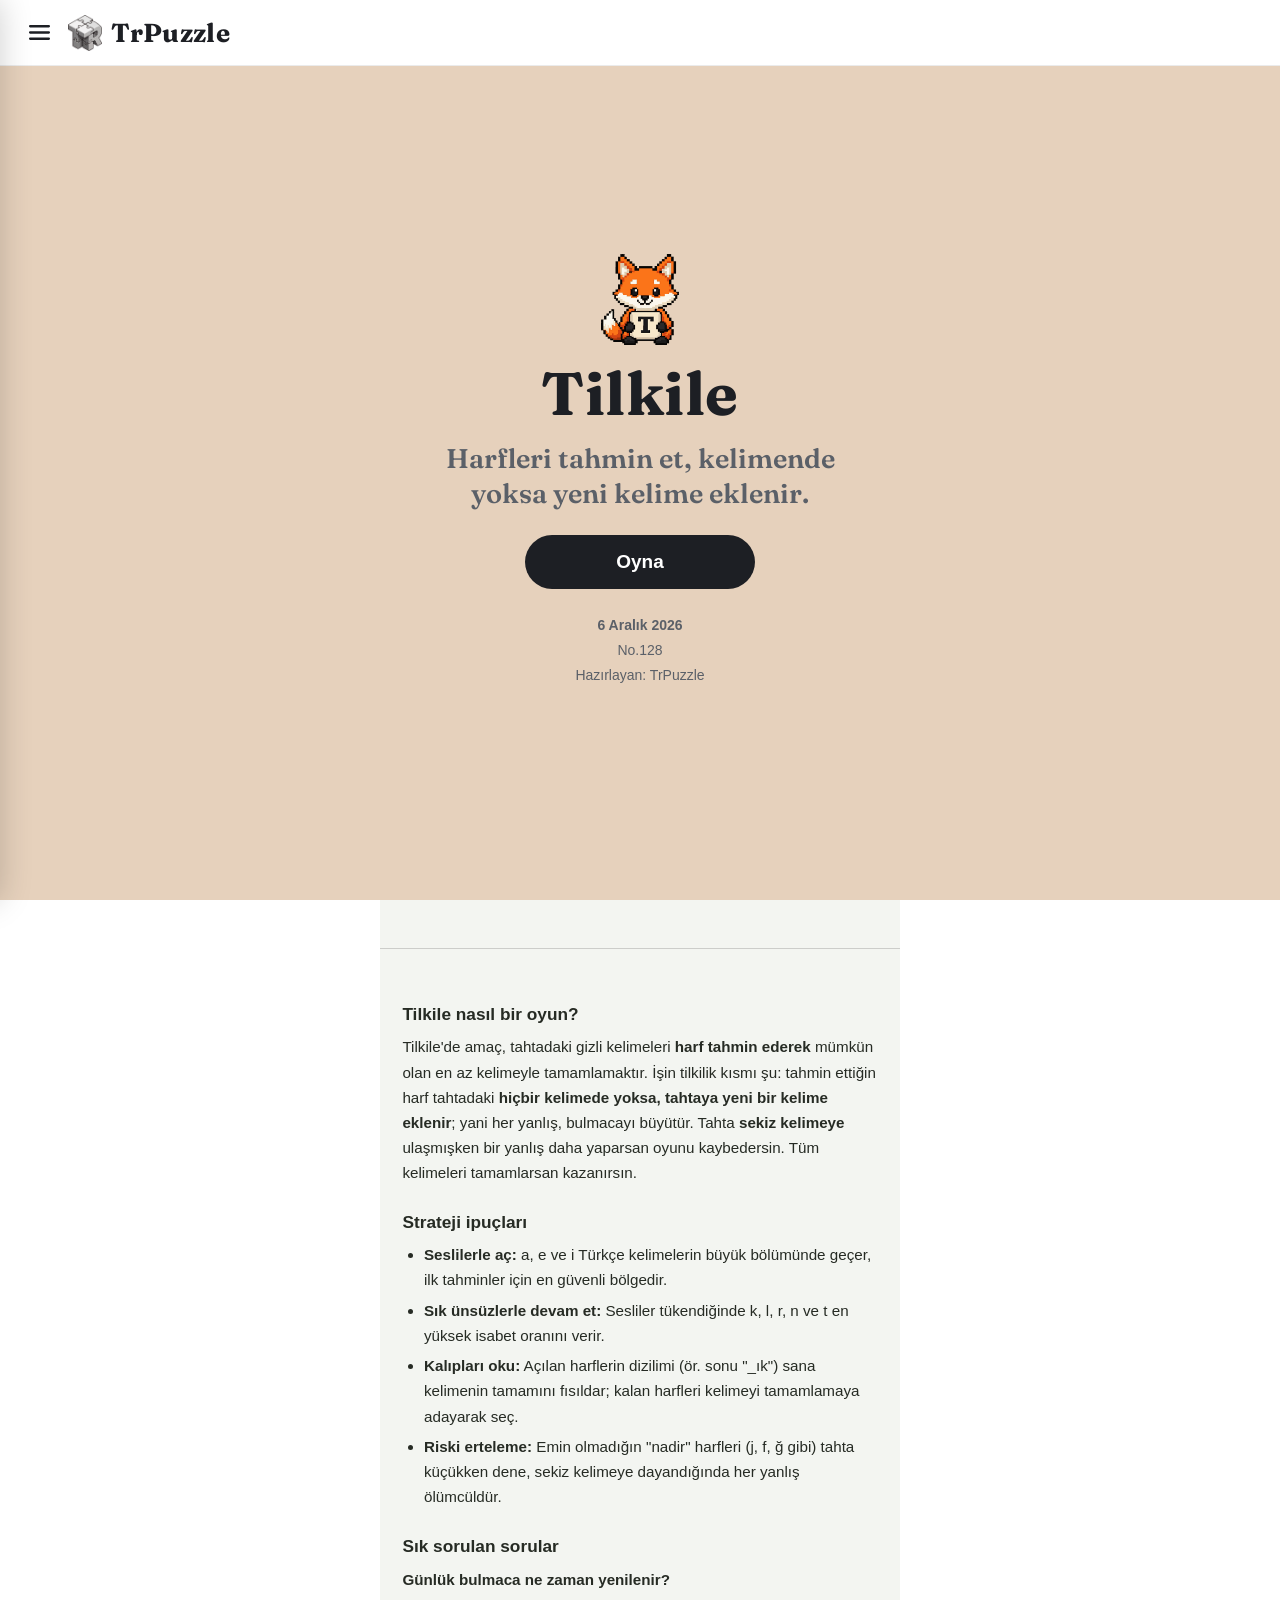
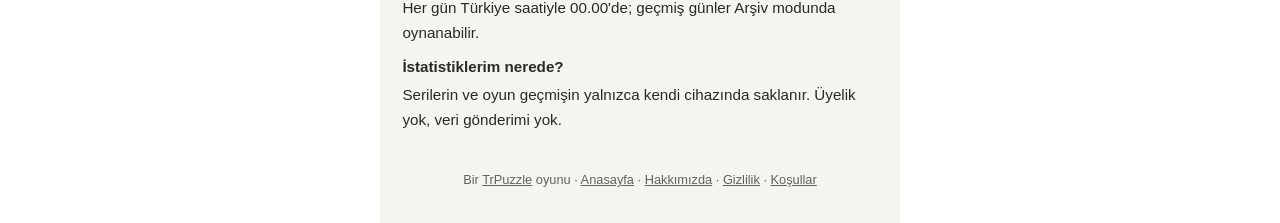
==== index.html @ 13389ae2 "Improve onboarding, daily progress and result navigation" ====
<!DOCTYPE html>
<html lang="tr">
<head>
  <meta charset="UTF-8" />
  <meta name="viewport" content="width=device-width, initial-scale=1.0, maximum-scale=1.0, user-scalable=no, viewport-fit=cover" />
  <meta name="theme-color" content="#e8862a" />
  <title>Tilkile - TrPuzzle</title>
<link rel="icon" type="image/png" href="[data-uri]">
<link rel="canonical" href="https://trpuzzle.com/tilkile/">
<meta property="og:type" content="website">
<meta property="og:title" content="Tilkile">
<meta property="og:description" content="Harfleri tahmin et, kelimende yoksa yeni kelime eklenir.">
<meta property="og:image" content="https://trpuzzle.com/tilkile/og.png">
<meta property="og:image:width" content="256">
<meta property="og:image:height" content="256">
<meta name="twitter:card" content="summary">
<meta name="twitter:title" content="Tilkile">
<meta name="twitter:description" content="Harfleri tahmin et, kelimende yoksa yeni kelime eklenir.">
<meta name="twitter:image" content="https://trpuzzle.com/tilkile/og.png">
<meta property="og:site_name" content="TrPuzzle">
<meta property="og:url" content="https://trpuzzle.com/tilkile/">
  <meta name="description" content="Tilkile: Türkçe günlük kelime bulmacası. Harfleri tahmin et, gizli kelimeleri çöz, ama her yanlış tahmin bulmacayı büyütür!" />
  <style>

:root {
  --bg: #f3f5f1;
  --panel: #ffffff;
  --text: #262b24;
  --muted: #798075;
  --border: #dde1d9;
  --tile-empty: #e9ece5;
  --tile-hidden: #cbd0c6;
  --correct: #6aaa64;   /* bilinen harf: yeşil */
  --correct-dark: #558a4f;
  --absent: #9fa39c;    /* bilinmeyen harf: nötr gri */
  --wrong: #c0492b;     /* kaybedince açılan cevap: kırmızı */
  --wrong-dark: #9a3821;
  /* kutucuk çerçevesi: renkten bağımsız, her durumda aynı gri */
  --tile-border: #a7aca1;
  --key-bg: #e5e8e0;
  --key-text: #262b24;
  --accent: #6aaa64;
  --shadow: rgba(30, 40, 25, 0.12);
  --heart: #6aaa64;
  --heart-lost: #d2d6cc;
  /* tilki markası için turuncu (yalnız logo/marka) */
  --fox: #e8862a;
}

:root[data-theme="dark"] {
  --bg: #171a15;
  --panel: #21241d;
  --text: #eef1ea;
  --muted: #939a8e;
  --border: #323629;
  --tile-empty: #272b21;
  --tile-hidden: #363b2e;
  --correct: #6aaa64;
  --correct-dark: #4f8148;
  --absent: #5c6157;
  --wrong: #c0492b;
  --wrong-dark: #93382c;
  --tile-border: #565b4f;
  --key-bg: #333930;
  --key-text: #eef1ea;
  --accent: #6aaa64;
  --shadow: rgba(0, 0, 0, 0.4);
  --heart: #6aaa64;
  --heart-lost: #3a3f33;
  --fox: #e8862a;
}

* { box-sizing: border-box; margin: 0; padding: 0; }

html {
  height: 100%;
}
html, body {
  /* cift dokunmayla yakinlastirmayi engelle (iOS user-scalable=no'yu yok sayabilir) */
  touch-action: manipulation;
}

body {
  background: var(--bg);
  color: var(--text);
  font-family: -apple-system, BlinkMacSystemFont, "Segoe UI", Roboto, Helvetica, Arial, sans-serif;
  display: flex;
  flex-direction: column;
  max-width: 520px;
  margin: 0 auto;
  min-height: 100%;
  -webkit-tap-highlight-color: transparent;
  overflow-x: hidden;
}

/* ---- Topbar ---- */
.topbar {
  display: flex;
  align-items: center;
  justify-content: space-between;
  gap: 8px;
  padding: 6px 14px;
  border-bottom: 1px solid var(--border);
}
.brand {
  display: flex;
  align-items: center;
  gap: 8px;
}
.brand .brand-link {
  display: inline-flex;
  align-items: center;
  gap: 8px;
  text-decoration: none;
  color: inherit;
  cursor: pointer;
}
.brand .logo {
  height: 40px;
  width: auto;
  display: block;
  filter: drop-shadow(0 1px 1px var(--shadow));
  transform: translateY(2px);   /* küpü bir tık aşağı al, wordmark ile hizala */
}
/* wordmark: tema başına tek düz görsel (açık: siyah yazı, koyu: beyaz yazı; tilki ikisinde de aynı) */
.brand .brand-logo {
  display: inline-block;
  height: 42px;
  transform: translateY(-5px);  /* wordmark'taki yazıyı küple hizala */
}
.brand .brand-logo img {
  height: 42px;
  width: auto;
  display: block;
  image-rendering: pixelated;   /* piksel kenarlar net kalsın */
}
.brand .brand-logo img.bl-dark { display: none; }
:root[data-theme="dark"] .brand .brand-logo img.bl-light { display: none; }
:root[data-theme="dark"] .brand .brand-logo img.bl-dark { display: block; }
/* dar ekranda başlık taşmasın */
@media (max-width: 400px) {
  .brand { gap: 6px; }
  .brand .brand-link { gap: 6px; }
  .brand .logo { height: 34px; }
  .brand .brand-logo { height: 36px; }
  .brand .brand-logo img { height: 36px; }
}
@media (max-width: 340px) {
  .brand .logo { height: 28px; }
  .brand .brand-logo { height: 30px; }
  .brand .brand-logo img { height: 30px; }
}
.icon-btn svg { display: block; }
.topbar-right { display: flex; gap: 6px; }
.icon-btn {
  background: transparent;
  border: none;
  color: var(--text);
  font-size: 1.15rem;
  width: 38px;
  height: 38px;
  border-radius: 2px;
  cursor: pointer;
  display: grid;
  place-items: center;
  transition: background 0.15s;
}
.icon-btn:hover { background: var(--key-bg); }
#help-btn { font-weight: 800; }

/* Oyun tek ekran kaplar; kalan tahta alani sekiz satira paylastirilir.
   svh adres cubugu hareketlerinde karolarin boyunun degismesini onler. */
.app-fold {
  display: flex;
  flex-direction: column;
  flex: none;
  height: 100svh;
}
.topbar, .puzzle-info { flex-shrink: 0; }

/* ---- Game area ---- */
.game {
  flex: 1;
  display: flex;
  flex-direction: column;
  padding: 8px 14px;
  min-height: 0;
}
@media (max-width: 640px) {
  .game { padding-bottom: max(8px, env(safe-area-inset-bottom)); }
}
.status-row {
  display: flex;
  align-items: center;
  justify-content: center;
  /* genişlik = 5 kare + aralar; kalpler tahtaya göre ortalanır */
  width: 306px;
  max-width: 100%;
  margin: 0 auto;
  flex-shrink: 0;
  padding: 4px 0 6px;
}
.lives { display: flex; align-items: center; gap: 8px; }
.hearts { display: inline-flex; align-items: center; gap: 4px; }
.heart {
  height: 18px;
  width: auto;
  display: block;
  image-rendering: pixelated;   /* pixel-art kenarları net kalsın */
}
.heart.lost { filter: grayscale(1) opacity(0.35); }

/* ---- Board ---- */
.board {
  flex: 1;
  display: flex;
  flex-direction: column;
  gap: 5px;
  align-items: center;
  padding: 6px 0;
  min-height: 0;
  container-type: size;
}
.word-row {
  flex-shrink: 0;
  display: flex;
  gap: 4px;
}
.word-row.drop { animation: dropIn 0.4s cubic-bezier(0.2, 0.9, 0.3, 1.2); }
@keyframes dropIn {
  from { transform: translateY(-22px) scale(0.96); opacity: 0; }
  to { transform: translateY(0) scale(1); opacity: 1; }
}
.tile {
  /* cqh/cqw tahtanin dolgu haricindeki gercek boyutudur.
     Sekiz kelime, yedi dikey ve dort yatay aralik her zaman sigar. */
  --karo: min(72px, calc((100cqh - 35px) / 8), calc((100cqw - 16px) / 5));
  flex-shrink: 0;
  width: var(--karo);
  height: var(--karo);
  border-radius: 2px;
  font-size: calc(var(--karo) * 0.42);
  background: var(--tile-empty);
  border: 2px solid var(--tile-border);   /* renkten bağımsız sabit gri çerçeve */
  position: relative;
  overflow: hidden;
  font-weight: 800;
  color: #fff;
  text-transform: uppercase;
  user-select: none;
}
/* iç yüz: dönen kısım. Dış çerçeve sabit kalır. */
.tile-face {
  position: absolute;
  inset: 0;
  display: grid;
  place-items: center;
  background: transparent;
}
/* çerçeve her durumda gri kalır; yalnız iç yüz renklenir */
.tile.revealed .tile-face { background: var(--correct); }
.tile.miss .tile-face { background: var(--absent); }   /* önceden denenmiş ama çıkmamış harf */
.tile.answer .tile-face { background: var(--wrong); }  /* kaybedince açılan cevap */
.tile.solved-row .tile-face { background: var(--correct-dark); }
/* harf açılırken yatay (rotateY) çevirme, yalnız iç yüz döner */
.tile-face.flip { animation: flipReveal 0.7s ease; }
@keyframes flipReveal {
  0%   { transform: rotateY(0deg);  }
  45%  { transform: rotateY(90deg); }
  55%  { transform: rotateY(90deg); }
  100% { transform: rotateY(0deg);  }
}
@media (prefers-reduced-motion: reduce) {
  .word-row.drop, .tile-face.flip { animation: none; }
}
@media (max-width: 400px) {
}
@media (max-width: 340px) {
}

.message {
  flex-shrink: 0;
  text-align: center;
  min-height: 22px;
  font-weight: 700;
  color: var(--correct);
  padding: 4px 0;
}

/* ---- Keyboard ---- */
.keyboard {
  flex-shrink: 0;
  display: flex;
  flex-direction: column;
  gap: 9px;
  padding-top: 6px;
}
.kb-row {
  display: flex;
  gap: 7px;
  justify-content: center;
}
.key {
  flex: 1;
  max-width: 52px;
  min-width: 0;
  height: 54px;
  border: none;
  border-radius: 2px;
  background: var(--key-bg);
  color: var(--key-text);
  font-size: 1.2rem;
  font-weight: 700;
  cursor: pointer;
  text-transform: uppercase;
  transition: transform 0.08s, background 0.15s, color 0.15s;
  display: grid;
  place-items: center;
}
.key:active { transform: scale(0.92); }
.key.correct { background: var(--correct); color: #fff; }
.key.absent { background: var(--absent); color: #fff; opacity: 0.85; }
.key:disabled { cursor: default; }
body.kb-hidden .keyboard { display: none; }
/* dar ekran: tuşları daralt ama yüksekliği koru */
@media (max-width: 360px) {
  .key { font-size: 1rem; }
}
/* kısa ekran (yükseklik az): klavyenin ekrandan taşmaması için küçült */
@media (max-height: 760px) {
  .key { height: 48px; }
}
@media (max-height: 680px) {
  .key { height: 44px; font-size: 1.05rem; }
  .keyboard { gap: 7px; }
}
@media (max-height: 600px) {
  .key { height: 42px; font-size: 0.95rem; }
  .keyboard { gap: 5px; padding-top: 4px; }
}

/* ---- Modals ---- */
.modal-overlay {
  position: fixed;
  inset: 0;
  background: rgba(20, 15, 10, 0.55);
  display: grid;
  place-items: center;
  z-index: 50;
  padding: 16px;
  animation: fade 0.2s ease;
}
.modal-overlay[hidden] { display: none; }
@keyframes fade { from { opacity: 0; } to { opacity: 1; } }
.modal {
  background: var(--panel);
  border-radius: 2px;
  padding: 26px 22px 22px;
  max-width: 420px;
  width: 100%;
  position: relative;
  box-shadow: 0 12px 40px var(--shadow);
  max-height: 90vh;
  overflow-y: auto;
  animation: rise 0.25s ease;
}
@keyframes rise { from { transform: translateY(20px); opacity: 0; } to { transform: translateY(0); opacity: 1; } }
.modal h2 { margin-bottom: 14px; font-size: 1.35rem; }
.modal h2 .ttl-ico { vertical-align: -0.2em; }
#help-modal h2 { text-align: center; }
.modal p { margin-bottom: 12px; line-height: 1.5; }
.modal ul { margin: 0 0 14px 20px; line-height: 1.7; }
.modal li { margin-bottom: 4px; }
.close-btn {
  position: absolute;
  top: 12px;
  right: 14px;
  background: transparent;
  border: none;
  font-size: 1.8rem;
  line-height: 1;
  color: var(--muted);
  cursor: pointer;
}
.muted { color: var(--muted); font-size: 0.92rem; }
.legend {
  display: flex;
  gap: 20px;
  margin-bottom: 14px;
  font-size: 0.9rem;
  align-items: center;
}
.legend > div { display: flex; align-items: center; gap: 8px; }

/* Nasıl oynanır alt kısmı: "bir daha gösterme" + Anladım */
.help-footer {
  display: flex;
  flex-direction: column;
  align-items: stretch;
  gap: 14px;
  margin-top: 18px;
}
.dont-show {
  align-self: flex-start;
  display: flex;
  align-items: center;
  gap: 8px;
  font-size: 0.92rem;
  color: var(--muted);
  cursor: pointer;
  user-select: none;
}
.dont-show input {
  appearance: none;
  -webkit-appearance: none;
  width: 20px;
  height: 20px;
  border: 2px solid var(--absent);
  border-radius: 2px;
  background-color: var(--panel);   /* açık modda beyaz; işaretlense de beyaz kalır */
  background-repeat: no-repeat;
  background-position: center;      /* tik tam ortada */
  background-size: 14px 14px;
  cursor: pointer;
  flex: 0 0 auto;
  transition: border-color 0.15s;
}
/* işaretliyken yalnızca siyah tik (dolgu yok) */
.dont-show input:checked {
  background-image: url("data:image/svg+xml,%3Csvg%20xmlns='http://www.w3.org/2000/svg'%20viewBox='0%200%2024%2024'%3E%3Cpath%20fill='none'%20stroke='%23000000'%20stroke-width='3'%20stroke-linecap='round'%20stroke-linejoin='round'%20d='M5%2012%20L10%2017%20L19%207'/%3E%3C/svg%3E");
}
/* koyu temada siyah tik görünmez; beyaz tik kullan */
:root[data-theme="dark"] .dont-show input:checked {
  background-image: url("data:image/svg+xml,%3Csvg%20xmlns='http://www.w3.org/2000/svg'%20viewBox='0%200%2024%2024'%3E%3Cpath%20fill='none'%20stroke='%23ffffff'%20stroke-width='3'%20stroke-linecap='round'%20stroke-linejoin='round'%20d='M5%2012%20L10%2017%20L19%207'/%3E%3C/svg%3E");
}
.help-ok { width: 100%; padding: 14px; }
.key-demo {
  width: 30px; height: 30px; border-radius: 2px;
  display: grid; place-items: center; font-weight: 800; color: #fff;
}
.key-demo.correct { background: var(--correct); }
.key-demo.absent { background: var(--absent); }

/* Nasıl oynanır örnek kelimesi (KATIR) */
.demo-word { display: flex; gap: 5px; margin: 0 0 14px; }
.demo-tile {
  width: 34px;
  height: 34px;
  display: grid;
  place-items: center;
  font-weight: 800;
  color: #fff;
  text-transform: uppercase;
  font-size: 1.05rem;
  border-radius: 2px;
  border: 2px solid transparent;
}
.demo-tile.correct { background: var(--correct); border-color: var(--correct-dark); }
.demo-tile.miss { background: var(--absent); border-color: var(--absent); }

/* ---- Bulmaca bilgi satırı (başlık altında) ---- */
.puzzle-info {
  text-align: center;
  color: var(--muted);
  font-size: 0.9rem;
  font-weight: 600;
  padding: 12px 14px 2px;
  min-height: 1.2em;
}
/* gunluk modda bilgi satiri bos; bosluk birakmasin */
.puzzle-info:empty { display: none; }

/* ---- Oyun modu paneli ---- */
.mode-list { display: flex; flex-direction: column; gap: 10px; }
.mode-opt {
  display: flex;
  align-items: center;
  justify-content: center;
  gap: 10px;
  padding: 16px;
  border: 1px solid var(--border);
  background: var(--panel);
  color: var(--text);
  border-radius: 2px;
  font-weight: 800;
  font-size: 1.05rem;
  cursor: pointer;
  transition: background 0.15s, color 0.15s, border-color 0.15s;
}
.mode-opt svg { display: block; flex: 0 0 auto; }
.mode-opt:hover { border-color: var(--correct); }
.mode-opt.active {
  background: var(--correct);
  border-color: var(--correct);
  color: #fff;
}

/* ---- Arşiv ızgarası ---- */
.archive-grid {
  display: grid;
  grid-template-columns: repeat(3, 1fr);
  gap: 8px;
  max-height: 58vh;
  overflow-y: auto;
  margin-top: 6px;
}
.archive-item {
  display: flex;
  flex-direction: column;
  align-items: center;
  gap: 2px;
  padding: 12px 6px;
  border: 1px solid var(--border);
  background: var(--panel);
  color: var(--text);
  border-radius: 2px;
  cursor: pointer;
  font-weight: 800;
  transition: background 0.15s, border-color 0.15s, color 0.15s;
}
.archive-item:hover { border-color: var(--correct); }
.ar-no { font-size: 1.05rem; }
.ar-date { font-size: 0.72rem; color: var(--muted); font-weight: 600; }
.archive-item.solved { background: var(--correct); border-color: var(--correct-dark); color: #fff; }
.archive-item.lost { background: var(--absent); border-color: var(--absent); color: #fff; }
.archive-item.solved .ar-date,
.archive-item.lost .ar-date { color: rgba(255, 255, 255, 0.85); }
.archive-item.today { border-width: 2px; border-color: var(--correct); }
.archive-item.today.solved,
.archive-item.today.lost { border-color: #fff; }

/* ---- Ayarlar paneli ---- */
.setting-row {
  display: flex;
  align-items: center;
  justify-content: space-between;
  gap: 16px;
  padding: 16px 0;
  border-bottom: 1px solid var(--border);
}
.setting-row:last-child { border-bottom: none; }
.setting-row-text { flex: 1; min-width: 0; }
.setting-name { font-weight: 700; font-size: 1.05rem; }
.setting-desc { font-size: 0.85rem; margin-top: 3px; }

/* tema açılır menüsü */
.setting-select {
  appearance: none;
  -webkit-appearance: none;
  flex: 0 0 auto;
  background-color: var(--panel);
  color: var(--text);
  border: 1px solid var(--border);
  border-radius: 2px;
  padding: 10px 34px 10px 14px;
  font-size: 0.95rem;
  font-weight: 700;
  cursor: pointer;
  background-image: url("data:image/svg+xml,%3Csvg%20xmlns='http://www.w3.org/2000/svg'%20viewBox='0%200%2024%2024'%3E%3Cpath%20fill='none'%20stroke='%23999999'%20stroke-width='2.5'%20stroke-linecap='round'%20stroke-linejoin='round'%20d='M6%209%20L12%2015%20L18%209'/%3E%3C/svg%3E");
  background-repeat: no-repeat;
  background-position: right 10px center;
  background-size: 15px 15px;
}
.setting-select:focus { outline: 2px solid var(--correct); outline-offset: 1px; }
.switch {
  position: relative;
  display: inline-block;
  width: 52px;
  height: 30px;
  flex: 0 0 auto;
}
.switch input { opacity: 0; width: 0; height: 0; }
.switch-slider {
  position: absolute;
  inset: 0;
  cursor: pointer;
  background: var(--absent);
  border-radius: 3px;
  transition: background 0.2s;
}
.switch-slider::before {
  content: "";
  position: absolute;
  height: 22px;
  width: 22px;
  left: 4px;
  top: 4px;
  background: #fff;
  border-radius: 2px;
  transition: transform 0.2s;
}
.switch input:checked + .switch-slider { background: var(--correct); }
.switch input:checked + .switch-slider::before { transform: translateX(22px); }

/* ---- Stats ---- */
.stats-grid {
  display: flex;
  justify-content: space-around;
  gap: 8px;
  margin-bottom: 16px;
  flex-wrap: wrap;
}
.stat-box { text-align: center; min-width: 62px; }
.stat-num { font-size: 1.8rem; font-weight: 800; }
.stat-label { font-size: 0.72rem; color: var(--muted); line-height: 1.2; }

/* ---- Stats gövdesi ve galibiyet kaydı ---- */
.stats-body { display: block; }

/* Bugünkü sonuç kartı */
.today-result {
  border: 1px solid var(--border);
  border-radius: 2px;
  padding: 14px;
  margin-bottom: 16px;
}
.today-line { font-size: 1.1rem; font-weight: 700; margin-top: 4px; }
.today-line b.win { color: var(--correct); }
.today-line b.lose { color: var(--muted); }
.today-sub { margin-top: 4px; }
#stats-share-area { margin-top: 6px; }
#stats-share-area .primary-btn { width: 100%; padding: 13px; }
.stats-lines { margin-bottom: 16px; }
.stats-mode {
  font-size: 0.72rem; letter-spacing: 1.2px; color: var(--muted);
  font-weight: 800; margin-bottom: 8px;
}
.stats-lines p { margin-bottom: 6px; font-size: 0.95rem; }
.stats-lines b { color: var(--text); font-variant-numeric: tabular-nums; }

/* Her istatistik ayri bir kutucukta; dar ekranda 2x2'ye duser. */
.stat-boxes {
  display: grid;
  grid-template-columns: repeat(4, 1fr);
  gap: 8px;
}
.stat-box {
  background: var(--tile-empty);
  border: 1px solid var(--border);
  border-radius: 10px;
  padding: 9px 4px 8px;
  text-align: center;
  min-width: 0;
}
.stat-num {
  font-size: 1.5rem; font-weight: 800; line-height: 1.1;
  color: var(--text); font-variant-numeric: tabular-nums;
}
.stat-cap {
  margin-top: 3px; font-size: 0.66rem; font-weight: 700;
  letter-spacing: 0.3px; color: var(--muted); line-height: 1.25;
}
@media (max-width: 360px) {
  .stat-boxes { grid-template-columns: repeat(2, 1fr); }
}

/* Puan dagilimi ayri bir kutu degil, sonuc ekraninin parcasi; sola hizali. */
.win-record {
  border: 0;
  padding: 0;
  margin-top: 14px;
}
.wr-title {
  text-align: left; font-weight: 800; font-size: 0.8rem;
  letter-spacing: 1.2px; color: var(--muted);
  margin-bottom: 12px;
}
.wr-rows { display: flex; flex-direction: column; gap: 6px; }
.wr-row { display: flex; align-items: center; gap: 8px; }
.wr-idx {
  width: 14px; text-align: left; font-weight: 700;
  color: var(--muted); font-size: 0.9rem; font-variant-numeric: tabular-nums;
}
.wr-bar-wrap { flex: 1; display: flex; }
.wr-bar {
  background: var(--correct);
  color: #fff; font-weight: 800; font-size: 0.82rem;
  padding: 3px 8px; border-radius: 0;
  min-width: 24px; text-align: right;
  box-sizing: border-box;
  transition: width 0.5s ease;
  font-variant-numeric: tabular-nums;
}
.wr-bar.current { background: var(--correct-dark); }

.end-actions { display: flex; gap: 10px; margin-top: 8px; }
.primary-btn, .secondary-btn {
  flex: 1;
  padding: 13px;
  border-radius: 2px;
  border: none;
  font-weight: 800;
  font-size: 1rem;
  cursor: pointer;
}
.primary-btn { background: var(--correct); color: #fff; }
.secondary-btn { background: var(--key-bg); color: var(--text); }
.countdown { text-align: center; margin-top: 14px; font-weight: 700; }

/* ---- Toast ---- */
.toast {
  position: fixed;
  top: 70px;
  left: 50%;
  transform: translateX(-50%);
  background: var(--text);
  color: var(--bg);
  padding: 10px 18px;
  border-radius: 2px;
  font-weight: 700;
  z-index: 100;
  box-shadow: 0 6px 20px var(--shadow);
  animation: fade 0.2s ease;
}
.toast[hidden] { display: none; }

/* Masaüstünde "Nasıl oynanır" penceresi biraz daha geniş (mobil aynı kalır) */
@media (min-width: 760px) {
  #help-modal .modal { max-width: 600px; }
}

</style>
<style>
/* ── TrPuzzle ara sayfa (splash) - HER ZAMAN AYDINLIK, koyu mod yok ── */
/* Fraunces (600/700) -- ara ekran icin altkume, base64 gomulu: harici istek yok.
   Gomulu olmadan yigin Georgia'ya dusuyordu; Georgia'nin varsayilan rakamlari
   eski stil oldugu icin 5 satir altina sarkiyordu. */
@font-face{font-family:"Fraunces";font-style:normal;font-weight:600;font-display:swap;src:url([data-uri]) format("woff2");unicode-range:U+0000-00FF, U+0131, U+0152-0153, U+02BB-02BC, U+02C6, U+02DA, U+02DC, U+0304, U+0308, U+0329, U+2000-206F, U+20AC, U+2122, U+2191, U+2193, U+2212, U+2215, U+FEFF, U+FFFD}
@font-face{font-family:"Fraunces";font-style:normal;font-weight:600;font-display:swap;src:url([data-uri]) format("woff2");unicode-range:U+0100-02BA, U+02BD-02C5, U+02C7-02CC, U+02CE-02D7, U+02DD-02FF, U+0304, U+0308, U+0329, U+1D00-1DBF, U+1E00-1E9F, U+1EF2-1EFF, U+2020, U+20A0-20AB, U+20AD-20C0, U+2113, U+2C60-2C7F, U+A720-A7FF}
@font-face{font-family:"Fraunces";font-style:normal;font-weight:700;font-display:swap;src:url([data-uri]) format("woff2");unicode-range:U+0000-00FF, U+0131, U+0152-0153, U+02BB-02BC, U+02C6, U+02DA, U+02DC, U+0304, U+0308, U+0329, U+2000-206F, U+20AC, U+2122, U+2191, U+2193, U+2212, U+2215, U+FEFF, U+FFFD}
@font-face{font-family:"Fraunces";font-style:normal;font-weight:700;font-display:swap;src:url([data-uri]) format("woff2");unicode-range:U+0100-02BA, U+02BD-02C5, U+02C7-02CC, U+02CE-02D7, U+02DD-02FF, U+0304, U+0308, U+0329, U+1D00-1DBF, U+1E00-1E9F, U+1EF2-1EFF, U+2020, U+20A0-20AB, U+20AD-20C0, U+2113, U+2C60-2C7F, U+A720-A7FF}
#tp-splash{position:fixed;top:0;left:0;right:0;height:100vh;height:100dvh;overflow:hidden;z-index:99999;background:#fff;
  color:#1d1f24;display:flex;flex-direction:column;
  font-family:-apple-system,BlinkMacSystemFont,"Segoe UI",Roboto,Arial,sans-serif;
  -webkit-font-smoothing:antialiased;overscroll-behavior-y:contain}
#tp-splash[hidden]{display:none}
/* Ara ekran acikken sayfa zeminini beyaza al: mobilde durum cubugu
   seridi ve tasma alanlari beyaz kalsin, renkli ton govdede dursun. */
html.tp-splash-acik{background:#fff}
#tp-splash .tp-hd{position:relative;flex:none;height:56px;display:flex;align-items:center;justify-content:center;background:#fff;
  border-bottom:1px solid rgba(0,0,0,.08)}
#tp-splash .tp-brand-logo{height:30px;width:auto;display:block}
#tp-splash .tp-menu{display:inline-flex;position:absolute;left:10px;top:50%;transform:translateY(-50%);width:42px;height:42px;border:none;background:transparent;color:#1d1f24;border-radius:10px;cursor:pointer;align-items:center;justify-content:center;flex:none}
#tp-splash .tp-menu:hover{background:rgba(0,0,0,.06)}
#tp-splash .tp-menu svg{width:25px;height:25px;display:block}
#tp-splash .tp-overlay{position:fixed;inset:0;z-index:100000;background:rgba(0,0,0,.5);opacity:0;pointer-events:none;transition:opacity .25s ease}
#tp-splash .tp-overlay.open{opacity:1;pointer-events:auto}
#tp-splash .tp-drawer{position:fixed;top:0;left:0;bottom:0;z-index:100001;width:min(300px,84vw);background:#fff;border-right:1px solid rgba(0,0,0,.1);box-shadow:8px 0 32px rgba(0,0,0,.2);transform:translateX(-103%);transition:transform .28s cubic-bezier(.33,1,.68,1);display:flex;flex-direction:column}
#tp-splash .tp-drawer.open{transform:translateX(0)}
#tp-splash .tp-drawer-hd{display:flex;align-items:center;justify-content:space-between;padding:17px 20px;border-bottom:1px solid rgba(0,0,0,.1)}
#tp-splash .tp-drawer-hd b{font-family:"Fraunces",Georgia,serif;font-weight:700;font-size:20px;color:#1d1f24}
#tp-splash .tp-drawer-x{width:38px;height:38px;border:none;background:transparent;border-radius:10px;cursor:pointer;font-size:20px;line-height:1;color:#1d1f24}
#tp-splash .tp-drawer-x:hover{background:rgba(0,0,0,.06)}
#tp-splash .tp-drawer-nav{padding:12px 10px;overflow-y:auto}
#tp-splash .tp-drawer-nav a{display:flex;align-items:center;gap:13px;padding:12px 14px;border-radius:10px;font-weight:600;font-size:15.5px;color:#1d1f24;text-decoration:none}
#tp-splash .tp-drawer-nav a:hover{background:rgba(0,0,0,.05)}
#tp-splash .tp-sw{width:12px;height:12px;border-radius:50%;flex-shrink:0}
#tp-splash .tp-nav-sep{height:1px;background:rgba(0,0,0,.1);margin:9px 14px}
#tp-splash .tp-drawer-nav a.tp-nav-page{color:#5b6068;font-size:14.5px;padding-left:14px}
#tp-splash .tp-nav-row{list-style:none;display:flex;align-items:center;gap:6px;padding:3px 8px 3px 12px;border-radius:10px;font-weight:600;font-size:15.5px;color:#1d1f24;text-decoration:none}
#tp-splash .tp-nav-row::-webkit-details-marker{display:none}
#tp-splash .tp-nav-row:hover{background:rgba(0,0,0,.05)}
#tp-splash .tp-nav-main{flex:1;min-width:0;display:flex;align-items:center;gap:13px;padding:7px 0;color:inherit;text-decoration:none}
#tp-splash .tp-nav-toggle{display:inline-flex;align-items:center;justify-content:center;width:34px;height:34px;border-radius:9px;cursor:pointer;flex-shrink:0}
#tp-splash .tp-nav-toggle:hover{background:rgba(0,0,0,.07)}
#tp-splash .tp-nav-solo{gap:13px;padding:10px 12px}
/* Eski genel kural (#tp-splash .tp-drawer-nav a) daha ozgul oldugu icin bu iki
   ogenin dolgusunu eziyordu; oyun ikonlari 26px, Sehirle 14px'te kaliyordu.
   Ozgullugu esitleyip anasayfayla ayni hizaya (12px) getiriyoruz. */
#tp-splash .tp-drawer-nav a.tp-nav-main{padding:7px 0}
#tp-splash .tp-drawer-nav a.tp-nav-solo{padding:10px 12px}
#tp-splash .tp-nav-ico{display:inline-flex;align-items:center;justify-content:center;width:42px;height:42px;flex-shrink:0}
#tp-splash .tp-nav-ico svg,#tp-splash .tp-nav-ico img,#tp-splash .tp-nav-ico .tp-nav-mask{display:block;width:var(--ico-size,38px);height:var(--ico-size,38px);object-fit:contain}
#tp-splash .tp-nav-mask{background-color:currentColor;-webkit-mask-repeat:no-repeat;mask-repeat:no-repeat;-webkit-mask-position:center;mask-position:center;-webkit-mask-size:contain;mask-size:contain}
#tp-splash .tp-nav-name{flex:1}
#tp-splash .tp-nav-chev{width:18px;height:18px;color:#5b6068;flex-shrink:0;transition:transform .2s ease}
#tp-splash .tp-nav-item[open] .tp-nav-chev{transform:rotate(180deg)}
#tp-splash .tp-nav-sub{display:flex;flex-direction:column;padding:0 12px 6px 16px}
#tp-splash .tp-nav-sub a{padding:8px 0;font-weight:500;font-size:14.5px;color:#5b6068;text-decoration:none}
#tp-splash .tp-nav-sub a:hover{color:#1d1f24;text-decoration:underline}
#tp-splash .tp-nav-baslik{padding:16px 14px 6px;font-size:11.5px;font-weight:700;letter-spacing:.09em;text-transform:uppercase;color:#8a8f98}
#tp-splash .tp-drawer-nav>.tp-nav-baslik:first-child{padding-top:2px}
#tp-splash .tp-social{padding:0}
#tp-splash .tp-social a{display:flex;align-items:center;gap:11px;padding:9px 14px;border-radius:10px;font-weight:600;font-size:13.5px;color:#5b6068;text-decoration:none}
#tp-splash .tp-social a:hover{background:rgba(0,0,0,.05);color:#1d1f24}
#tp-splash .tp-social svg{width:17px;height:17px;flex-shrink:0}
@media(min-width:800px){#tp-splash .tp-hd{justify-content:flex-start;padding:0 18px;gap:8px;height:66px} #tp-splash .tp-menu{display:inline-flex;position:static;transform:none} #tp-splash .tp-hd .tp-brand{font-size:26px} #tp-splash .tp-hd .tp-brand-logo{height:36px}}
#tp-splash .tp-brand{display:inline-flex;align-items:center;gap:9px;font-family:"Fraunces",Georgia,serif;font-weight:700;font-size:22px;
  color:#1d1f24;text-decoration:none;letter-spacing:.3px}
#tp-splash .tp-body{background:#e6d1bc;background:color-mix(in srgb, #b45c10 22%, #f4f2ec);flex:1;display:flex;flex-direction:column;align-items:center;justify-content:center;
  text-align:center;gap:18px;padding:20px 24px 44px}
#tp-splash .tp-ico{color:#b45c10;
  display:flex;align-items:center;justify-content:center;flex:none}
#tp-splash .tp-ico svg,#tp-splash .tp-ico img{width:var(--ico-size,84px);height:var(--ico-size,84px);display:block;object-fit:contain}
#tp-splash .tp-ico .tp-foxmask{width:var(--ico-size,84px);height:var(--ico-size,84px);background:currentColor;
  -webkit-mask:url(assets/tilkile.png) center/contain no-repeat;mask:url(assets/tilkile.png) center/contain no-repeat}
#tp-splash .tp-name{font-family:"Fraunces",Georgia,"Times New Roman",serif;font-weight:700;
  font-size:44px;line-height:1;letter-spacing:.5px;margin:0}
#tp-splash .tp-tag{font-family:"Fraunces",Georgia,serif;font-size:20px;line-height:1.3;
  color:#5b6068;max-width:24ch;margin:0}
#tp-splash .tp-play{border:none;border-radius:999px;background:#1d1f24;color:#fff;font-size:19px;
  font-weight:700;padding:16px 0;width:230px;max-width:80vw;cursor:pointer;margin-top:6px;
  font-family:inherit;touch-action:manipulation}
#tp-splash .tp-play:active{transform:translateY(1px)}
#tp-splash .tp-meta{font-size:14px;line-height:1.8;color:#5b6068;margin-top:6px}
#tp-splash .tp-by{display:block}
#tp-splash #tpDate{font-weight:700}
@media(min-width:800px){
  #tp-splash .tp-name{font-size:60px}
  #tp-splash .tp-tag{font-size:27px}
 
  #tp-splash .tp-ico svg,#tp-splash .tp-ico img,#tp-splash .tp-ico .tp-foxmask{width:calc(var(--ico-size,84px) * 1.2);height:calc(var(--ico-size,84px) * 1.2)}
}
</style>
<!-- game-clock-start -->
<script>
/* Günlük bulmacalarda ortak Türkiye takvimi. Kayıt anahtarları değişmez. */
(function () {
  const dayMs = 86400000, offset = 10800000;
  function parts(now = new Date()) {
    const tr = new Date(now.getTime() + offset);
    return [tr.getUTCFullYear(), tr.getUTCMonth(), tr.getUTCDate()];
  }
  window.TrPuzzleClock = {
    key(now = new Date()) { const [y,m,d] = parts(now); return `${y}-${String(m+1).padStart(2,'0')}-${String(d).padStart(2,'0')}`; },
    calendar(now = new Date()) { const [y,m,d] = parts(now); return new Date(y,m,d,12); },
    day(now = new Date()) { return Math.floor(Date.UTC(...parts(now)) / dayMs); },
    remaining(now = new Date()) { return (Math.floor((now.getTime()+offset)/dayMs)+1)*dayMs-offset-now.getTime(); }
  };
})();

</script>
<!-- game-clock-end -->
</head>
<body>
<div id="tp-splash">
  <header class="tp-hd"><button class="tp-menu" id="tpMenuBtn" type="button" aria-label="Oyun menüsü"><svg viewBox="0 0 24 24" aria-hidden="true"><path d="M3 6h18M3 12h18M3 18h18" stroke="currentColor" stroke-width="2.2" stroke-linecap="round" fill="none"/></svg></button><a class="tp-brand" href="/"><img class="tp-brand-logo" src="[data-uri]" alt=""><span>TrPuzzle</span></a></header>
  <div class="tp-overlay" id="tpOverlay"></div>
  <aside class="tp-drawer" id="tpDrawer" aria-label="Oyun menüsü">
    <div class="tp-drawer-hd"><b>Menü</b><button class="tp-drawer-x" id="tpDrawerX" type="button" aria-label="Kapat">&#10005;</button></div>
    <nav class="tp-drawer-nav">
      <div class="tp-nav-baslik">Oyunlar</div>
      <details class="tp-nav-item">
        <summary class="tp-nav-row">
          <a class="tp-nav-main" href="/harfle/">
            <span class="tp-nav-ico" style="--ico-size:40px;color:#3f7a38"><svg viewBox="0 0 100 100"><rect x="16.25" y="16.25" width="67.5" height="67.5" rx="12.75" fill="currentColor" stroke="#1d1f24" stroke-width="4.5"/><path d="M35.75 34 H43.75 V46.75 H56.25 V34 H64.25 V66 H56.25 V53.25 H43.75 V66 H35.75 Z" fill="#fff"/></svg></span>
            <span class="tp-nav-name">Harfle</span>
          </a>
          <span class="tp-nav-toggle" aria-label="Harfle bağlantıları"><svg class="tp-nav-chev" viewBox="0 0 24 24" fill="none" stroke="currentColor" stroke-width="2.4" stroke-linecap="round" stroke-linejoin="round" aria-hidden="true"><path d="M6 9l6 6 6-6"/></svg></span>
        </summary>
        <div class="tp-nav-sub">
          <a href="/harfle/">Oyna</a><a href="/harfle/#arsiv">Arşiv</a>
        </div>
      </details>
      <details class="tp-nav-item">
        <summary class="tp-nav-row">
          <a class="tp-nav-main" href="/harf500/">
            <span class="tp-nav-ico" style="--ico-size:37px;color:#1f8a6d"><svg viewBox="0 0 100 100"><rect x="50" y="14" width="36" height="36" fill="currentColor"/><rect x="14" y="50" width="36" height="36" fill="currentColor" fill-opacity="0.32"/><rect x="50" y="50" width="36" height="36" fill="currentColor" fill-opacity="0.66"/><g stroke="#1d1f24" stroke-width="4.5" fill="none" stroke-linejoin="round"><rect x="13.25" y="13.25" width="73.5" height="73.5" rx="5.75"/><path d="M50 13.25V86.75M13.25 50H86.75"/></g><g font-family="'Fraunces', Georgia, serif" font-weight="700" font-size="23" text-anchor="middle"><text x="32" y="40" fill="#1d1f24">H</text><text x="68" y="40" fill="#fff">5</text><text x="32" y="76" fill="#1d1f24">0</text><text x="68" y="76" fill="#fff">0</text></g></svg></span>
            <span class="tp-nav-name">Harf500</span>
          </a>
          <span class="tp-nav-toggle" aria-label="Harf500 bağlantıları"><svg class="tp-nav-chev" viewBox="0 0 24 24" fill="none" stroke="currentColor" stroke-width="2.4" stroke-linecap="round" stroke-linejoin="round" aria-hidden="true"><path d="M6 9l6 6 6-6"/></svg></span>
        </summary>
        <div class="tp-nav-sub">
          <a href="/harf500/">Oyna</a><a href="/harf500/#arsiv">Arşiv</a>
        </div>
      </details>
      <details class="tp-nav-item">
        <summary class="tp-nav-row">
          <a class="tp-nav-main" href="/baklava/">
            <span class="tp-nav-ico" style="--ico-size:35px;color:#a97d10"><svg viewBox="0 0 100 100"><g transform="rotate(45 50 50)" stroke="#1d1f24" stroke-width="2.6" stroke-linejoin="round"><rect x="18.5" y="18.5" width="11" height="11" rx="1" fill="currentColor"/><rect x="31.5" y="18.5" width="11" height="11" rx="1" fill="currentColor" fill-opacity="0.42"/><rect x="44.5" y="18.5" width="11" height="11" rx="1" fill="currentColor"/><rect x="57.5" y="18.5" width="11" height="11" rx="1" fill="currentColor" fill-opacity="0.42"/><rect x="70.5" y="18.5" width="11" height="11" rx="1" fill="currentColor"/><rect x="18.5" y="31.5" width="11" height="11" rx="1" fill="currentColor" fill-opacity="0.42"/><rect x="44.5" y="31.5" width="11" height="11" rx="1" fill="currentColor" fill-opacity="0.42"/><rect x="70.5" y="31.5" width="11" height="11" rx="1" fill="currentColor" fill-opacity="0.42"/><rect x="18.5" y="44.5" width="11" height="11" rx="1" fill="currentColor"/><rect x="31.5" y="44.5" width="11" height="11" rx="1" fill="currentColor" fill-opacity="0.42"/><rect x="44.5" y="44.5" width="11" height="11" rx="1" fill="currentColor"/><rect x="57.5" y="44.5" width="11" height="11" rx="1" fill="currentColor" fill-opacity="0.42"/><rect x="70.5" y="44.5" width="11" height="11" rx="1" fill="currentColor"/><rect x="18.5" y="57.5" width="11" height="11" rx="1" fill="currentColor" fill-opacity="0.42"/><rect x="44.5" y="57.5" width="11" height="11" rx="1" fill="currentColor" fill-opacity="0.42"/><rect x="70.5" y="57.5" width="11" height="11" rx="1" fill="currentColor" fill-opacity="0.42"/><rect x="18.5" y="70.5" width="11" height="11" rx="1" fill="currentColor"/><rect x="31.5" y="70.5" width="11" height="11" rx="1" fill="currentColor" fill-opacity="0.42"/><rect x="44.5" y="70.5" width="11" height="11" rx="1" fill="currentColor"/><rect x="57.5" y="70.5" width="11" height="11" rx="1" fill="currentColor" fill-opacity="0.42"/><rect x="70.5" y="70.5" width="11" height="11" rx="1" fill="currentColor"/></g></svg></span>
            <span class="tp-nav-name">Baklava</span>
          </a>
          <span class="tp-nav-toggle" aria-label="Baklava bağlantıları"><svg class="tp-nav-chev" viewBox="0 0 24 24" fill="none" stroke="currentColor" stroke-width="2.4" stroke-linecap="round" stroke-linejoin="round" aria-hidden="true"><path d="M6 9l6 6 6-6"/></svg></span>
        </summary>
        <div class="tp-nav-sub">
          <a href="/baklava/">Oyna</a><a href="/baklava/#arsiv">Arşiv</a>
        </div>
      </details>
      <details class="tp-nav-item">
        <summary class="tp-nav-row">
          <a class="tp-nav-main" href="/arala/">
            <span class="tp-nav-ico" style="--ico-size:35px;color:#2b6ea8"><svg viewBox="0 0 100 100"><rect x="11" y="11" width="78" height="16" rx="4" fill="currentColor" stroke="#1d1f24" stroke-width="4.5"/><path d="M42 31 L50 40.5 L58 31 Z" fill="#1d1f24"/><rect x="11" y="44" width="78" height="14" rx="4" fill="none" stroke="#1d1f24" stroke-width="4" pathLength="168" stroke-dasharray="8 6" stroke-dashoffset="5.5"/><path d="M42 69 L50 59.5 L58 69 Z" fill="#1d1f24"/><rect x="11" y="73" width="78" height="16" rx="4" fill="currentColor" stroke="#1d1f24" stroke-width="4.5"/></svg></span>
            <span class="tp-nav-name">Arala</span>
          </a>
          <span class="tp-nav-toggle" aria-label="Arala bağlantıları"><svg class="tp-nav-chev" viewBox="0 0 24 24" fill="none" stroke="currentColor" stroke-width="2.4" stroke-linecap="round" stroke-linejoin="round" aria-hidden="true"><path d="M6 9l6 6 6-6"/></svg></span>
        </summary>
        <div class="tp-nav-sub">
          <a href="/arala/">Oyna</a><a href="/arala/#arsiv">Arşiv</a>
        </div>
      </details>
      <details class="tp-nav-item">
        <summary class="tp-nav-row">
          <a class="tp-nav-main" href="/tilkile/">
            <span class="tp-nav-ico" style="--ico-size:29px;color:#b45c10"><img src="[data-uri]" alt=""></span>
            <span class="tp-nav-name">Tilkile</span>
          </a>
          <span class="tp-nav-toggle" aria-label="Tilkile bağlantıları"><svg class="tp-nav-chev" viewBox="0 0 24 24" fill="none" stroke="currentColor" stroke-width="2.4" stroke-linecap="round" stroke-linejoin="round" aria-hidden="true"><path d="M6 9l6 6 6-6"/></svg></span>
        </summary>
        <div class="tp-nav-sub">
          <a href="/tilkile/">Oyna</a><a href="/tilkile/#arsiv">Arşiv</a>
        </div>
      </details>
      <details class="tp-nav-item">
        <summary class="tp-nav-row">
          <a class="tp-nav-main" href="/kesme/">
            <span class="tp-nav-ico" style="--ico-size:39px;color:#cc4437"><svg viewBox="0 0 100 100"><rect x="15.25" y="15.25" width="69.5" height="69.5" rx="6.75" fill="currentColor" fill-opacity="0.32" stroke="#1d1f24" stroke-width="4.5" stroke-linejoin="round"/><path d="M17.0503 82.9497 L82.9497 17.0503" stroke="#1d1f24" stroke-width="4" stroke-linecap="butt" stroke-dasharray="9.4819 7.2609"/></svg></span>
            <span class="tp-nav-name">Kesme</span>
          </a>
          <span class="tp-nav-toggle" aria-label="Kesme bağlantıları"><svg class="tp-nav-chev" viewBox="0 0 24 24" fill="none" stroke="currentColor" stroke-width="2.4" stroke-linecap="round" stroke-linejoin="round" aria-hidden="true"><path d="M6 9l6 6 6-6"/></svg></span>
        </summary>
        <div class="tp-nav-sub">
          <a href="/kesme/">Oyna</a><a href="/kesme/#arsiv">Arşiv</a>
        </div>
      </details>
      <details class="tp-nav-item">
        <summary class="tp-nav-row">
          <a class="tp-nav-main" href="/bagla/">
            <span class="tp-nav-ico" style="--ico-size:29px;color:#5f4fd1"><img src="[data-uri]" alt=""></span>
            <span class="tp-nav-name">Bağla</span>
          </a>
          <span class="tp-nav-toggle" aria-label="Bağla bağlantıları"><svg class="tp-nav-chev" viewBox="0 0 24 24" fill="none" stroke="currentColor" stroke-width="2.4" stroke-linecap="round" stroke-linejoin="round" aria-hidden="true"><path d="M6 9l6 6 6-6"/></svg></span>
        </summary>
        <div class="tp-nav-sub">
          <a href="/bagla/">Oyna</a><a href="/bagla/#arsiv">Arşiv</a>
        </div>
      </details>
      <a class="tp-nav-row tp-nav-solo" href="/sehirle/">
          <span class="tp-nav-ico" style="--ico-size:36px;color:#a8479a"><svg viewBox="-60 -60 1144 1144"><g transform="translate(0,1024) scale(0.1,-0.1)"><path d="M584 7359 c-28 -32 -51 -41 -123 -49 -62 -8 -68 -11 -106 -54 -25
-29 -48 -46 -62 -46 -33 0 -82 -58 -68 -80 3 -5 37 -28 75 -50 l70 -41 0 -65
c0 -41 -6 -73 -15 -88 -19 -28 -100 -82 -139 -92 l-29 -7 7 -83 c8 -101 3
-114 -88 -204 -50 -48 -66 -71 -66 -92 0 -23 6 -29 38 -37 20 -5 74 -13 119
-17 70 -5 87 -4 110 11 60 39 133 37 133 -4 0 -14 -19 -25 -75 -46 -41 -15
-94 -41 -117 -58 -24 -18 -61 -39 -83 -48 -39 -16 -40 -18 -42 -65 0 -27 -10
-69 -21 -94 -12 -24 -19 -47 -16 -49 2 -3 30 20 62 50 31 30 83 75 115 99 32
24 67 54 77 67 23 30 159 93 199 93 23 0 37 9 58 35 17 22 42 39 65 45 42 12
119 92 151 158 17 34 26 42 48 42 14 0 40 5 56 10 24 9 41 7 80 -8 l51 -19 42
28 c37 25 53 29 109 29 56 0 77 -5 140 -37 79 -40 103 -43 224 -28 l58 8 42
-47 c24 -25 47 -46 52 -46 5 0 30 -21 56 -46 l47 -46 112 -9 c136 -11 163 -24
35 -16 -57 3 -106 0 -135 -8 -25 -7 -89 -19 -143 -28 -71 -11 -109 -22 -138
-41 -47 -32 -49 -48 -9 -76 24 -17 39 -20 69 -15 34 6 41 3 51 -14 9 -17 8
-21 -5 -21 -8 0 -15 -7 -15 -16 0 -15 -8 -16 -62 -9 -113 13 -220 19 -380 20
-159 0 -196 9 -142 34 44 20 30 47 -34 65 -32 9 -68 16 -79 16 -21 0 -21 -1
-5 -42 8 -24 22 -51 30 -60 24 -29 -18 -41 -125 -36 -90 5 -96 7 -129 39 -19
18 -34 39 -34 47 0 12 -10 13 -52 8 -28 -4 -59 -11 -69 -17 -23 -12 -85 -12
-128 1 -38 11 -61 -1 -142 -76 -25 -23 -55 -45 -67 -48 -16 -5 -26 -23 -38
-66 -16 -57 -17 -58 -59 -64 -35 -6 -45 -12 -53 -34 -21 -54 -32 -108 -32
-162 0 -30 -9 -84 -20 -119 -24 -75 -18 -89 32 -72 55 20 249 51 320 51 56 0
69 -3 77 -19 9 -16 2 -26 -43 -65 -39 -33 -63 -46 -85 -46 -26 0 -31 -4 -31
-25 0 -15 9 -31 25 -41 14 -9 25 -25 25 -35 0 -10 13 -33 29 -51 40 -46 46
-71 21 -93 -39 -35 -14 -65 54 -65 44 0 60 -33 27 -57 -28 -19 -61 -55 -61
-65 0 -12 -68 -10 -75 2 -14 23 -25 7 -25 -34 0 -36 5 -49 25 -64 16 -13 25
-30 25 -48 0 -42 8 -49 85 -85 l70 -32 -50 -9 c-58 -9 -120 -2 -152 18 -30 19
-31 19 -35 -18 l-3 -33 -22 42 c-19 34 -21 46 -12 71 9 27 6 37 -25 86 -30 48
-40 56 -66 56 l-30 0 0 -70 c0 -45 6 -82 16 -102 19 -36 7 -50 -39 -46 -22 2
-32 -4 -45 -24 -15 -25 -15 -28 3 -47 10 -12 30 -21 44 -21 16 0 40 -15 67
-41 l42 -42 27 27 c38 38 89 36 110 -4 8 -16 15 -43 15 -60 0 -29 3 -31 29
-29 18 2 43 -6 69 -23 22 -15 52 -30 66 -34 30 -7 40 -18 53 -59 16 -46 -9
-80 -79 -107 -32 -13 -58 -26 -58 -29 0 -4 11 -10 24 -13 32 -8 56 -79 56
-167 0 -54 3 -68 18 -74 12 -4 25 3 43 24 29 36 77 45 59 12 -16 -31 -12 -51
10 -51 13 0 18 -5 14 -15 -5 -11 3 -17 25 -21 30 -6 31 -9 29 -50 -3 -40 -6
-45 -35 -55 -24 -8 -41 -7 -67 2 -30 11 -37 10 -64 -9 -28 -21 -29 -24 -20
-56 9 -30 13 -33 29 -23 13 8 27 7 56 -2 26 -9 69 -11 138 -7 269 17 357 17
353 4 -3 -7 -16 -14 -31 -16 -14 -2 -31 -10 -37 -18 -7 -8 -25 -14 -41 -14
-24 0 -30 -6 -40 -40 l-12 -40 -61 -2 c-34 -1 -83 -3 -111 -3 -31 0 -77 -11
-123 -29 -66 -27 -72 -31 -56 -43 24 -17 140 -17 151 0 4 7 21 21 37 31 23 15
33 16 53 7 31 -14 85 -14 118 1 14 6 28 8 32 4 12 -11 -12 -40 -38 -46 -20 -5
-21 -7 -6 -13 21 -8 23 -37 2 -37 -12 0 -35 -28 -35 -44 0 -20 48 0 88 37 26
24 60 48 76 55 20 9 27 18 23 31 -4 16 3 20 52 25 87 10 118 0 131 -40 9 -25
22 -38 48 -50 21 -8 44 -25 54 -36 14 -19 19 -20 32 -9 9 7 16 19 16 25 0 6 7
22 16 34 l15 23 41 -32 c33 -27 37 -34 24 -41 -22 -12 -20 -44 3 -60 15 -11
19 -26 19 -71 l-1 -58 59 -54 c42 -38 65 -52 79 -49 13 3 28 -3 39 -15 14 -15
31 -21 61 -21 32 0 46 -6 63 -25 27 -31 45 -31 86 0 18 14 44 25 59 25 32 0
108 32 125 53 12 14 18 14 53 2 22 -8 53 -22 70 -32 36 -21 43 -14 59 62 6 27
20 65 31 85 13 21 22 58 25 95 7 118 14 144 45 166 28 20 32 20 70 5 27 -11
71 -16 138 -16 77 0 110 -5 145 -20 25 -10 46 -24 46 -29 0 -5 15 -13 33 -16
17 -4 48 -20 67 -35 19 -15 91 -56 160 -90 135 -67 144 -75 225 -195 67 -101
118 -155 145 -155 11 0 33 -9 49 -21 44 -32 101 -36 156 -9 39 19 51 21 72 11
25 -12 42 -3 43 22 0 4 58 7 129 7 102 0 131 3 141 15 14 17 41 20 56 5 7 -7
26 7 59 40 55 55 69 60 86 28 l11 -21 17 26 c8 15 23 27 33 27 14 0 16 6 12
29 -5 25 3 37 78 111 45 45 101 93 123 107 22 14 51 36 65 49 20 18 41 24 102
30 73 6 78 5 108 -20 17 -14 37 -26 43 -26 7 0 34 -18 61 -40 26 -22 55 -40
63 -40 9 0 31 -9 49 -21 26 -16 38 -18 53 -10 11 6 39 11 63 11 24 0 48 4 54
8 14 9 34 68 34 98 0 19 5 24 26 24 18 0 45 17 86 55 32 30 63 55 69 55 22 0
88 -54 99 -81 7 -17 11 -53 8 -84 -4 -46 -10 -62 -38 -90 -18 -18 -45 -39 -59
-45 -15 -6 -46 -33 -69 -60 l-43 -50 40 -95 c44 -101 47 -123 30 -174 -16 -46
8 -68 81 -73 53 -3 54 -3 63 29 6 18 18 35 28 38 9 3 29 15 43 26 24 18 26 27
26 90 l0 69 44 0 c25 0 56 -4 70 -10 21 -8 30 -5 55 20 l30 30 -29 15 c-49 25
-73 70 -66 118 4 23 10 69 15 103 8 54 21 91 49 132 7 11 17 10 48 -7 21 -12
50 -21 64 -21 55 0 72 -11 68 -42 -7 -42 28 -65 73 -49 18 6 67 11 109 11 63
0 80 3 94 19 20 22 96 51 135 51 14 0 49 14 76 30 109 64 149 80 203 80 66 0
142 -36 194 -94 l38 -41 218 1 c272 2 344 12 464 65 51 23 120 52 153 66 33
14 76 40 95 59 19 18 51 40 70 48 20 8 44 24 54 35 12 13 31 21 52 21 18 0 54
5 81 11 40 9 68 8 145 -5 118 -20 178 -20 223 -2 19 8 56 18 82 21 88 12 201
54 225 85 13 15 38 35 56 44 31 16 35 16 65 -1 25 -15 33 -27 37 -59 4 -29 9
-39 23 -38 9 0 31 1 48 2 39 2 90 55 109 112 7 22 24 47 38 56 22 15 28 15 68
-1 42 -16 47 -16 93 1 39 14 54 15 81 5 18 -6 48 -11 67 -11 18 0 51 -11 73
-25 21 -14 46 -22 55 -19 8 4 22 1 30 -6 10 -8 40 -11 91 -8 70 3 78 6 99 32
22 28 26 29 82 22 41 -4 63 -12 76 -27 19 -23 23 -64 7 -74 -19 -12 -10 -61
15 -85 20 -19 30 -22 43 -14 9 6 18 20 20 32 2 13 17 26 45 37 22 9 56 30 74
46 21 18 45 29 64 29 19 0 32 6 36 18 3 9 13 25 21 34 13 16 12 18 -11 27 -15
6 -38 30 -54 53 -15 24 -35 52 -45 64 -13 15 -20 46 -26 110 -7 87 -8 89 -34
92 -16 2 -30 11 -33 23 -8 25 -55 49 -98 49 -31 0 -35 3 -39 32 -3 17 1 43 8
57 8 14 14 31 14 37 0 6 11 21 25 34 14 13 25 35 25 49 0 13 9 44 21 68 27 56
22 77 -18 81 -17 2 -37 9 -43 17 -12 15 -29 124 -36 245 -5 66 -8 77 -27 85
-34 15 -48 53 -41 111 8 65 0 88 -31 102 -18 8 -25 19 -25 40 0 16 -5 44 -11
62 -9 26 -9 34 2 41 18 11 66 11 88 0 12 -7 28 -2 59 17 41 26 42 28 42 82 1
87 14 128 54 165 20 18 36 37 36 43 0 5 -29 41 -64 78 l-64 69 -123 1 c-168 1
-288 33 -259 69 8 9 8 15 0 20 -14 9 -60 112 -60 134 0 9 -7 26 -15 38 -13 19
-12 24 14 60 16 22 37 65 47 96 16 52 16 58 1 99 -10 24 -17 53 -17 64 0 30
-34 70 -86 100 -31 18 -44 32 -44 48 0 12 -7 32 -16 44 -12 18 -25 22 -69 22
-49 0 -56 3 -68 28 -8 15 -13 32 -10 38 2 5 -15 18 -37 28 -24 10 -54 36 -73
62 -23 32 -37 43 -52 40 -15 -4 -24 3 -35 27 -14 29 -20 32 -66 35 -46 3 -54
0 -73 -24 -12 -15 -21 -34 -21 -43 0 -31 -15 -43 -41 -32 -13 6 -82 15 -153
20 l-129 9 -25 -29 c-22 -27 -26 -28 -42 -14 -9 8 -28 15 -43 15 -14 0 -38 5
-54 11 -27 10 -31 8 -93 -59 -51 -55 -73 -72 -103 -77 -20 -4 -59 -25 -86 -46
-31 -25 -59 -39 -77 -39 -51 0 -97 -19 -133 -54 -38 -37 -78 -56 -115 -56 -13
0 -29 -7 -37 -16 -7 -9 -40 -29 -73 -46 -58 -30 -62 -30 -89 -14 -16 9 -51 16
-80 16 -39 0 -77 11 -154 44 -89 39 -106 43 -140 35 -21 -5 -59 -9 -84 -9 -26
0 -110 -21 -200 -49 -85 -27 -174 -52 -197 -56 -47 -8 -167 7 -269 32 -60 15
-62 16 -68 54 -7 38 -7 39 -50 39 -36 0 -45 -4 -50 -21 -6 -18 -12 -20 -43
-14 -20 4 -49 13 -64 21 -16 8 -62 20 -104 27 -73 11 -75 13 -99 54 -37 62
-73 83 -155 90 l-71 6 -39 -38 c-37 -36 -39 -37 -75 -25 -27 9 -41 21 -51 45
-10 26 -22 35 -51 42 l-38 9 -7 72 c-4 39 -15 83 -24 96 -23 36 -89 44 -176
21 -90 -23 -165 -16 -227 22 -54 34 -106 105 -114 160 -8 47 -45 106 -70 111
-10 2 -27 -7 -38 -21 -46 -59 -71 -66 -243 -66 -117 0 -167 3 -193 14 -20 8
-56 15 -82 15 -26 0 -98 7 -161 16 -63 9 -130 14 -149 11 -77 -10 -168 -41
-201 -67 -28 -22 -57 -31 -133 -43 -73 -11 -110 -23 -145 -45 -26 -16 -60 -33
-76 -36 -16 -4 -49 -24 -75 -45 -25 -21 -65 -43 -88 -50 -24 -6 -71 -34 -105
-62 -60 -47 -89 -63 -192 -108 -38 -17 -46 -26 -61 -70 -14 -43 -24 -55 -58
-72 -37 -19 -54 -21 -181 -17 -141 4 -141 4 -212 41 -91 49 -133 56 -171 30
-15 -11 -47 -23 -70 -27 -47 -7 -173 8 -247 30 -94 27 -225 45 -245 34 -28
-14 -31 -13 -31 15 0 29 -3 30 -31 13 -18 -12 -40 -3 -184 71 -138 71 -175 95
-234 152 -40 39 -73 80 -77 96 -4 15 -15 45 -25 65 -23 45 -24 87 -4 94 25 10
17 33 -17 54 -44 26 -84 26 -99 -1 -7 -14 -17 -19 -31 -15 -12 2 -38 -4 -58
-14 l-37 -19 -33 47 c-52 77 -136 132 -155 102 -3 -5 -19 -10 -35 -10 -16 0
-32 5 -35 10 -10 16 -30 12 -51 -11z" fill="currentColor" stroke="#1d1f24" stroke-width="190" stroke-linejoin="round" stroke-linecap="round"/></g><path d="M512,398 C464,398 426,436 426,484 C426,550 512,646 512,646 C512,646 598,550 598,484 C598,436 560,398 512,398 Z" fill="#1d1f24"/><circle cx="512" cy="482" r="36" fill="#fff"/></svg></span>
            <span class="tp-nav-name">Şehirle</span>
        </a>
      <div class="tp-nav-baslik">Sosyal Medya</div>
    <div class="tp-social">
      <a href="https://x.com/trpuzzlecom" target="_blank" rel="noopener"><svg viewBox="0 0 24 24" fill="currentColor" aria-hidden="true"><path d="M18.9 2h3.1l-6.8 7.8 8 10.2h-6.3l-4.9-6.4-5.6 6.4H3.2l7.3-8.3L2.8 2h6.4l4.4 5.9L18.9 2zm-1.1 16.1h1.7L7.9 3.7H6L17.8 18.1z"/></svg>X: @trpuzzlecom</a>
      <a href="https://www.instagram.com/trpuzzlecom/" target="_blank" rel="noopener"><svg viewBox="0 0 24 24" fill="none" aria-hidden="true"><rect x="3" y="3" width="18" height="18" rx="5" stroke="currentColor" stroke-width="2"/><circle cx="12" cy="12" r="4.2" stroke="currentColor" stroke-width="2"/><circle cx="17.2" cy="6.8" r="1.3" fill="currentColor"/></svg>Instagram: @trpuzzlecom</a>
      <a href="https://www.tiktok.com/@trpuzzlecom" target="_blank" rel="noopener"><svg viewBox="0 0 24 24" fill="currentColor" aria-hidden="true"><path d="M16.5 2h-3.1v12.6a2.3 2.3 0 1 1-1.9-2.3V9.1a5.5 5.5 0 1 0 5 5.5V8.3a6.4 6.4 0 0 0 3.8 1.2V6.4a3.7 3.7 0 0 1-2.7-1.2A3.7 3.7 0 0 1 16.5 2z"/></svg>TikTok: @trpuzzlecom</a>
    </div>
      <div class="tp-nav-sep" role="separator"></div>
      <a class="tp-nav-page" href="/hakkinda.html">Hakkımızda</a>
      <a class="tp-nav-page" href="/iletisim.html">İletişim</a>
      <a class="tp-nav-page" href="/gizlilik.html">Gizlilik ve Çerezler</a>
      <a class="tp-nav-page" href="/kosullar.html">Kullanım Koşulları</a>
    </nav>
  </aside>
  <div class="tp-body">
    <div class="tp-ico" style="--ico-size:76px"><img src="[data-uri]" alt=""></div>
            <h1 class="tp-name">Tilkile</h1>
    <p class="tp-tag">Harfleri tahmin et, kelimende yoksa yeni kelime eklenir.</p>
    <button type="button" class="tp-play" id="tpPlay">Oyna</button>
    <div class="tp-meta">
      <span id="tpDate"></span><br>
      <span id="tpNo"></span>
      <span class="tp-by">Hazırlayan: TrPuzzle</span>
    </div>
  </div>
</div>
  <div class="app-fold">
  <header class="topbar">
    <h1 class="brand">
      <a class="brand-link" href="/" aria-label="Ana sayfaya dön" title="Ana sayfa">
        <img class="logo" src="[data-uri]" alt="TR logosu" />
        <span class="brand-logo">
          <img class="bl-light" src="[data-uri]" alt="TİLKİLE" />
          <img class="bl-dark" src="[data-uri]" alt="" aria-hidden="true" />
        </span>
      </a>
    </h1>
    <div class="topbar-right">
      <button class="icon-btn" id="mode-btn" aria-label="Oyun modu"></button>
      <button class="icon-btn" id="stats-btn" aria-label="İstatistikler">
        <svg viewBox="0 0 24 24" width="20" height="20" aria-hidden="true">
          <rect x="3.5" y="11" width="5" height="10" fill="currentColor"/>
          <rect x="9.5" y="4" width="5" height="17" fill="currentColor"/>
          <rect x="15.5" y="8" width="5" height="13" fill="currentColor"/>
        </svg>
      </button>
      <button class="icon-btn" id="help-btn" aria-label="Nasıl oynanır">
        <svg viewBox="0 0 24 24" width="20" height="20" fill="none" aria-hidden="true">
          <circle cx="12" cy="12" r="9.5" stroke="currentColor" stroke-width="2"/>
          <path d="M9.2 9.2a2.9 2.9 0 0 1 5.6 1c0 1.9-2.8 2.5-2.8 4" stroke="currentColor" stroke-width="2" stroke-linecap="round"/>
          <circle cx="12" cy="17.2" r="1.2" fill="currentColor"/>
        </svg>
      </button>
      <button class="icon-btn" id="settings-btn" aria-label="Ayarlar">
        <svg viewBox="0 0 24 24" width="20" height="20" fill="none" stroke="currentColor" stroke-width="2" stroke-linecap="round" stroke-linejoin="round" aria-hidden="true">
          <circle cx="12" cy="12" r="3"/>
          <path d="M19.4 15a1.65 1.65 0 0 0 .33 1.82l.06.06a2 2 0 1 1-2.83 2.83l-.06-.06a1.65 1.65 0 0 0-1.82-.33 1.65 1.65 0 0 0-1 1.51V21a2 2 0 0 1-4 0v-.09A1.65 1.65 0 0 0 9 19.4a1.65 1.65 0 0 0-1.82.33l-.06.06a2 2 0 1 1-2.83-2.83l.06-.06a1.65 1.65 0 0 0 .33-1.82 1.65 1.65 0 0 0-1.51-1H3a2 2 0 0 1 0-4h.09A1.65 1.65 0 0 0 4.6 9a1.65 1.65 0 0 0-.33-1.82l-.06-.06a2 2 0 1 1 2.83-2.83l.06.06a1.65 1.65 0 0 0 1.82.33H9a1.65 1.65 0 0 0 1-1.51V3a2 2 0 0 1 4 0v.09a1.65 1.65 0 0 0 1 1.51 1.65 1.65 0 0 0 1.82-.33l.06-.06a2 2 0 1 1 2.83 2.83l-.06.06a1.65 1.65 0 0 0-.33 1.82V9a1.65 1.65 0 0 0 1.51 1H21a2 2 0 0 1 0 4h-.09a1.65 1.65 0 0 0-1.51 1z"/>
        </svg>
      </button>
    </div>
  </header>

  <div class="puzzle-info" id="puzzle-info"></div>

  <main class="game">
    <div class="status-row">
      <div class="lives" id="lives" aria-label="Kalan can">
        <span class="hearts" id="hearts"></span>
      </div>
    </div>

    <section class="board" id="board" aria-live="polite"></section>

    <div class="message" id="message"></div>

    <section class="keyboard" id="keyboard"></section>
  </main>
  </div>

  <!-- Nasıl oynanır -->
  <div class="modal-overlay" id="help-modal" hidden>
    <div class="modal">
      <button class="close-btn" data-close aria-label="Kapat">×</button>
      <h2>Nasıl Oynanır</h2>
      <p><strong>Tilkile</strong>'nin amacı, harfleri tahmin ederek bulmacayı <strong>mümkün olan en az kelimeyle</strong> tamamlamaktır.</p>
      <ul>
        <li>Bir harf tahmin edin. Harf, tahtadaki <strong>hiçbir kelimede yoksa</strong> tahtaya <strong>yeni bir kelime eklenir</strong>.</li>
        <li>Mevcut kelime veya kelimelerde tahmin ettiğiniz harf bulunuyorsa <strong>yeşil</strong> renkte gelir.</li>
      </ul>
      <div class="demo-word" aria-hidden="true">
        <span class="demo-tile correct">H</span>
      </div>
      <ul>
        <li>Yeni eklenen kelimede önceden tahmin etmiş olduğunuz ve <strong>yanlış çıkan</strong> bir harf varsa <strong>gri</strong> renkte gelir.</li>
      </ul>
      <p>Örneğin <strong>T</strong> harfi daha önceki tahminlerinizde hiçbir kelimede yer almıyordu, ancak yeni kelimede var:</p>
      <div class="demo-word" aria-hidden="true">
        <span class="demo-tile correct">K</span>
        <span class="demo-tile correct">A</span>
        <span class="demo-tile miss">T</span>
        <span class="demo-tile correct">I</span>
        <span class="demo-tile correct">R</span>
      </div>
      <ul>
        <li>Tahmin ettiğiniz harf tahtada <strong>birden fazla yerde</strong> geçiyorsa hepsi aynı anda açılır.</li>
        <li>Tahtadaki <strong>tüm kelimeler tamamlandığında</strong> oyunu kazanırsınız.</li>
        <li>Tahtada <strong>8 kelime</strong> varken yanlış bir harf tahmin ederseniz oyunu kaybedersiniz.</li>
      </ul>
      <p class="muted"><strong>Günlük</strong> modda her gün herkese aynı bulmaca gelir; serinizi uzatın. <strong>Arşiv</strong> modunda geçmiş günlerin bulmacalarını oynayabilirsiniz.</p>
      <div class="help-footer">
        <label class="dont-show">
          <input type="checkbox" id="dont-show-help" />
          <span>Bir daha gösterme</span>
        </label>
        <button class="primary-btn help-ok" data-close>Anladım</button>
      </div>
    </div>
  </div>

  <!-- Harf onayı (ilk ziyaret): yanlış harf tahtaya yeni kelime eklediği için sorulur -->
  <div class="modal-overlay" id="confirm-modal" hidden>
    <div class="modal">
      <h2>Emin misin?</h2>
      <p>'<strong id="confirm-letter">A</strong>' harfini denemek istediğine emin misin? Harf kelimelerde yoksa tahtaya <strong>yeni bir kelime eklenir</strong>.</p>
      <div class="help-footer">
        <label class="dont-show">
          <input type="checkbox" id="confirm-dont" />
          <span>Bir daha gösterme</span>
        </label>
        <button class="primary-btn" id="confirm-yes">Evet, dene</button>
        <button class="secondary-btn" id="confirm-no">Vazgeç</button>
      </div>
    </div>
  </div>

  <!-- Arşiv -->
  <div class="modal-overlay" id="archive-modal" hidden>
    <div class="modal">
      <button class="close-btn" data-close aria-label="Kapat">×</button>
      <h2>Arşiv</h2>
      <p class="muted">Geçmiş günlük bulmacaları oyna (1 Ağustos 2026'dan bugüne).</p>
      <div class="archive-grid" id="archive-grid"></div>
    </div>
  </div>

  <!-- Ayarlar -->
  <div class="modal-overlay" id="settings-modal" hidden>
    <div class="modal">
      <button class="close-btn" data-close aria-label="Kapat">×</button>
      <h2>Ayarlar</h2>

      <div class="setting-row">
        <div class="setting-row-text">
          <div class="setting-name">Tema</div>
          <div class="setting-desc muted">Koyu veya açık.</div>
        </div>
        <select id="theme-select" class="setting-select" aria-label="Tema">
          <option value="dark">Koyu</option>
          <option value="light">Açık</option>
        </select>
      </div>

      <div class="setting-row">
        <div class="setting-row-text">
          <div class="setting-name">Ekran klavyesi</div>
          <div class="setting-desc muted">Fiziksel klavye kullanıyorsanız kapatabilirsiniz.</div>
        </div>
        <label class="switch">
          <input type="checkbox" id="keyboard-switch" checked />
          <span class="switch-slider"></span>
        </label>
      </div>
    </div>
  </div>

  <!-- İstatistikler -->
  <div class="modal-overlay" id="stats-modal" hidden>
    <div class="modal">
      <button class="close-btn" data-close aria-label="Kapat">×</button>
      <h2>İstatistikler</h2>
      <div class="stats-body" id="stats-body"></div>
      <div id="stats-share-area"></div>
    </div>
  </div>

  <!-- Oyun sonu -->
  <div class="modal-overlay" id="end-modal" hidden>
    <div class="modal">
      <button class="close-btn" data-close aria-label="Kapat">×</button>
      <h2 id="end-title"></h2>
      <p id="end-sub" class="muted"></p>
      <div class="stats-body" id="end-stats"></div>
      <div class="end-actions">
        <button class="primary-btn" id="share-btn">Sonucu Paylaş</button>
        <button class="secondary-btn" id="archive-back-btn" hidden>Arşive Dön</button>
      </div>
      <p id="countdown" class="muted countdown"></p>
    </div>
  </div>

  <div class="toast" id="toast" hidden></div>

  <script>
// Türkçe 5 harfli kelime listesi (oyunun sorduğu cevap havuzu)
// Kaynak: cevaplar.txt (senin sorabileceğin kelimeler)
// Kabul edilen tüm tahminler ayrıca kelimehavuzu.txt dosyasındadır.
// Kelimeler Türkçe kurallara göre büyük harfe çevrildi (i->İ, ı->I).
const WORDS = ["ABACI","ABALI","ABAZA","ABBAS","ABDAL","ABİDE","ABİYE","ABONE","ACABA","ACELE","ACEMİ","ACILI","ACIMA","ADALE","ADALI","ADAMA","ADETA","ADRES","ADSIZ","AFAKİ","AFGAN","AFİFE","AFİLİ","AFİŞE","AFYON","AHALİ","AHBAP","AHENK","AHİZE","AHKAM","AHLAK","AHLAT","AHMAK","AHRAZ","AHVAL","AHŞAP","AİDAT","AJANS","AJİTE","AKBAŞ","AKBİL","AKİDE","AKLEN","AKLIK","AKMAK","AKMAN","AKMAZ","AKORT","AKRAN","AKREP","AKSAK","AKSAM","AKSAN","AKSON","AKTAR","AKTİF","AKTÖR","AKVAM","AKÇIL","AKICI","AKŞAM","ALACA","ALAKA","ALARM","ALBAY","ALBÜM","ALENİ","ALEVİ","ALEYH","ALGIN","ALKAN","ALKİL","ALKOL","ALKIŞ","ALLAH","ALLAK","ALLEM","ALLIK","ALMAK","ALMAN","ALMAÇ","ALTAY","ALTLI","ALTIN","ALYAN","ALÇAK","ALICI","AMADE","AMBAR","AMBER","AMELE","AMİGO","AMORF","AMPER","AMPİR","AMPUL","ANALI","ANANE","ANCAK","ANDAÇ","ANDIZ","ANDIÇ","ANEMİ","ANGUT","ANİME","ANKET","ANLAM","ANLIK","ANMAK","ANONS","ANSIZ","ANTEN","ANTİK","ANTRE","ANYON","ANZAK","APACI","APSİS","APTAL","ARABA","ARACI","ARALI","ARAMA","ARAZİ","ARDIÇ","ARENA","ARGON","ARİFE","ARMUT","AROMA","ARPEJ","ARSIZ","ARTER","ARTMA","ARTÇI","ARTIK","ARTIM","ARTIŞ","ARIZA","ARŞİV","ARŞIN","ASABİ","ASHAP","ASİST","ASKER","ASLAN","ASLEN","ASMAK","ASTAR","ASTIM","ASUDE","ASILI","ATAMA","ATARİ","ATAŞE","ATLAS","ATLET","ATMAK","ATICI","AVANS","AVARE","AVİZE","AVRAT","AVRET","AVUNÇ","AYDIN","AYGIN","AYGIR","AYGIT","AYLAK","AYLIK","AYMAK","AYNEN","AYRAN","AYRAÇ","AYRIK","AYRIM","AYRIT","AYRIÇ","AYYAŞ","AYIRT","AZADE","AZAMİ","AZERİ","AZGIN","AZİZE","AZLIK","AZMAN","AZILI","AÇGÖZ","AÇLIK","AÇMAZ","AÇICI","AĞLAK","AŞAMA","AŞAĞI","AŞEVİ","AŞİNA","AŞKIN","AŞLIK","AŞURE","AŞILI","AŞIRI","BABAÇ","BACAK","BADEM","BAGAJ","BAGET","BAHAR","BAHİS","BAHRİ","BAHÇE","BAKAN","BAKİR","BAKLA","BAKIM","BAKIR","BAKIŞ","BALAT","BALDO","BALET","BALON","BALTA","BALYA","BALIK","BAMBU","BAMYA","BANAL","BANDO","BANJO","BANKA","BANKO","BANYO","BARAJ","BARAN","BAREM","BARET","BARİZ","BAROK","BARON","BARUT","BARÇA","BARIŞ","BASAR","BASEN","BASİT","BASKI","BASMA","BASSO","BASTI","BASUR","BASIK","BASIM","BASIN","BASIŞ","BATAK","BATAR","BATİK","BATKI","BATON","BATUR","BATIK","BATIL","BATIN","BATIŞ","BAVUL","BAYAN","BAYAT","BAYIR","BAZAL","BAZEN","BAZİK","BAZİT","BAĞLI","BAĞIL","BAĞIM","BAĞIN","BAĞIT","BAĞIŞ","BAŞAK","BAŞKA","BEBEK","BEDEL","BEDEN","BEDİR","BEGÜM","BEHER","BEKAR","BEKÇİ","BELDE","BELEK","BELEŞ","BELGE","BELKİ","BELLİ","BEMOL","BENCE","BENCİ","BENDE","BENEK","BENGİ","BENİZ","BENLİ","BERAT","BERİL","BESİN","BESTE","BETER","BETON","BEYAN","BEYAZ","BEYİN","BEYİT","BEZİK","BEZİŞ","BEŞER","BEŞİK","BEŞİZ","BEŞLİ","BİBER","BİBLO","BİDAT","BİDON","BİLEK","BİLET","BİLGE","BİLGİ","BİLİM","BİLİR","BİLİŞ","BİLYE","BİNEK","BİNİŞ","BİRAZ","BİRER","BİREY","BİRİM","BİRLİ","BİTAP","BİTEK","BİTİK","BİTİM","BİTİŞ","BİTKİ","BİTLİ","BİTME","BİZON","BİÇEM","BİÇİM","BİÇİŞ","BİÇKİ","BLOKE","BOBİN","BODUR","BOHEM","BOHÇA","BOMBA","BOMBE","BORAN","BORDO","BORSA","BOYCA","BOYOZ","BOYUN","BOYUT","BOZCA","BOZUK","BOZUŞ","BOĞAZ","BOĞUK","BOĞUM","BRANŞ","BRAVO","BRONZ","BRONŞ","BUCAK","BUDAK","BUDUN","BUGÜN","BUHAR","BUKET","BUKLE","BULGU","BULUT","BULUŞ","BUNAK","BURCU","BURGU","BURMA","BURUK","BURUN","BUTİK","BUTON","BUZUL","BUÇUK","BUŞON","BÖBÜR","BÖCEK","BÖLEN","BÖLGE","BÖLME","BÖLÜK","BÖLÜM","BÖLÜŞ","BÖREK","BÖYLE","BÖĞÜR","BÜCÜR","BÜKÜK","BÜKÜM","BÜLUĞ","BÜNYE","BÜTAN","BÜTEN","BÜTÇE","BÜTÜN","BÜYÜK","BÜZGÜ","BÜZÜK","BICIL","BIDIK","BIKIŞ","BIYIK","BIÇAK","BIÇKI","CACIK","CADDE","CAHİL","CAMİA","CAMSI","CANAN","CANLI","CASUS","CAYMA","CAZİP","CEBEL","CEBİR","CEHİL","CEKET","CELAL","CELİL","CEMAL","CEMRE","CENAP","CEPHE","CEREN","CESET","CESUR","CEVAP","CEVİZ","CEZVE","CİDDİ","CİHAN","CİHAT","CİHAZ","CİLVE","CİMRİ","CİNAS","CİRİM","CİRİT","CİSİM","CİVAN","CİVAR","CİZRE","CİZYE","CİĞER","CONTA","COŞKU","COŞMA","CUKKA","CÜBBE","CÜCÜK","CÜLUS","CÜMLE","CÜNÜP","CÜRET","CÜSSE","CIBIL","CILIZ","CIVIK","DADAŞ","DAHİL","DAİMA","DAİMİ","DAİRE","DAKİK","DALAK","DALAŞ","DALGA","DALYA","DALIZ","DALIŞ","DAMAK","DAMAR","DAMAT","DAMGA","DAMLA","DANCA","DARBE","DAVET","DAVUL","DAYAK","DAĞCI","DAĞLI","DEFİN","DEFNE","DEGAJ","DEİST","DEİZM","DEKAN","DEKAR","DEKOR","DELGİ","DELİK","DELİL","DELTA","DEMET","DEMEÇ","DEMİN","DEMİR","DENEK","DENEY","DENGE","DENİM","DENİZ","DENYO","DEPAR","DERBİ","DERGİ","DERİN","DERYA","DESEN","DESTE","DETAY","DEVAM","DEVİR","DEVRE","DEYİM","DEYİŞ","DEĞER","DEĞİL","DEĞİN","DEĞİŞ","DEŞİK","DİBEK","DİKEN","DİKEY","DİKEÇ","DİKİM","DİKİT","DİKİZ","DİKİŞ","DİKME","DİKTA","DİKTE","DİLEK","DİLİM","DİNAR","DİNCİ","DİNGO","DİREK","DİSKO","DİYAR","DİYET","DİYEZ","DİYOT","DİZEL","DİZGE","DİZGİ","DİZİM","DİZİN","DİZİŞ","DİĞER","DİŞİL","DİŞÇİ","DOBRA","DOGMA","DOKUZ","DOLAP","DOLAR","DOLAY","DOLGU","DOLMA","DOLUM","DOLUŞ","DOMUZ","DONUK","DONÖR","DORSE","DORUK","DOSYA","DOYUM","DOZAJ","DOZER","DOĞAL","DOĞAN","DOĞAÇ","DOĞRU","DOĞUM","DOĞUŞ","DRAJE","DRAMA","DUACI","DUBLE","DUDAK","DUMAN","DURAK","DURUM","DURUŞ","DUVAK","DUVAR","DUYAR","DUYGU","DUYUM","DÖKÜK","DÖKÜM","DÖKÜŞ","DÖLEK","DÖNEK","DÖNEM","DÖNER","DÖNGÜ","DÖNME","DÖNÜM","DÖNÜT","DÖNÜŞ","DÖPER","DÖVİZ","DÖVME","DÖVÜŞ","DÖŞEK","DÜBEL","DÜDEN","DÜDÜK","DÜMEN","DÜNYA","DÜNÜR","DÜRTÜ","DÜRZÜ","DÜRÜM","DÜVEL","DÜZEN","DÜZEY","DÜĞME","DÜĞÜM","DÜĞÜN","DÜŞES","DÜŞEY","DÜŞEŞ","DÜŞÜK","DÜŞÜŞ","DIŞKI","EBEDİ","ECDAT","EDEBİ","EFEKT","EFKAR","EFLAK","EFSUN","EGALE","EGZOZ","EJDER","EKLEM","EKLER","EKMEK","EKRAN","EKSEN","EKSİK","EKÜRİ","ELBET","ELEME","ELİPS","ELMAS","ELVAN","ELYAF","ELZEM","EMARE","EMLAK","EMSAL","EMTİA","EMVAL","EMZİK","ENAYİ","ENDAM","ENDER","ENFES","ENGEL","ENGİN","ENKAZ","ENLEM","ENSAR","ENTEL","ENZİM","ERBAP","ERDEM","ERDEN","ERGEN","ERGİN","ERKAN","ERKEK","ERKEN","ERKİN","ERLİK","EROİN","ERZAK","ESAME","ESANS","ESKİZ","ESMER","ESNAF","ESNEK","ESPRİ","ESRAR","ESTER","ESVAP","ETKEN","ETKİN","ETLİK","ETMEN","ETNİK","ETRAF","ETÇİL","EVCİL","EVGİN","EVHAM","EVLAT","EVLİK","EVRAK","EVREN","EVRİM","EVSİZ","EVVEL","EYLEM","EYLÜL","EYVAH","EYYAM","EZBER","EZELİ","EZİCİ","EŞARP","EŞKAL","EŞLİK","EŞREF","EŞSİZ","FACİA","FAHİŞ","FAHRİ","FAKAT","FAKİR","FALAN","FALEZ","FALSO","FANUS","FARAŞ","FASIL","FATİH","FAYDA","FAZLA","FAZIL","FEDAİ","FEHİM","FELEK","FENER","FENOL","FERAH","FERDİ","FESAT","FESİH","FETİH","FETVA","FETÜS","FEVRİ","FİBER","FİDAN","FİDYE","FİGÜR","FİKİR","FİKRİ","FİLAN","FİLİZ","FİNAL","FİNCE","FİRAR","FİRMA","FİTİL","FİTNE","FİTRE","FİYAT","FİZİK","FİŞEK","FLAMA","FLORA","FLÖRT","FOKUS","FOLYO","FONDÜ","FORMA","FORSA","FORTE","FORUM","FOSİL","FRANK","FRAPE","FUAYE","FUHUŞ","FULAR","FULYA","FUNDA","FURYA","FÜSUN","FÜTUR","FIKRA","FIKIH","FIRKA","FIRÇA","FIRIN","FITRİ","FITIK","GAFİL","GALİP","GALON","GALOŞ","GAMET","GAMLI","GAMZE","GARAJ","GARİP","GASİL","GAVUR","GAYDA","GAYET","GAYRİ","GAYRI","GAZAP","GAZEL","GAZLI","GAZOZ","GEBEŞ","GEBZE","GEDİK","GELİN","GELİR","GELİŞ","GENEL","GENİZ","GENİŞ","GENOM","GEOİT","GEREK","GEREÇ","GETTO","GEVİŞ","GEYİK","GEZİŞ","GEÇER","GEÇİM","GEÇİT","GEÇİŞ","GİDER","GİDİŞ","GİRAY","GİRDİ","GİRİŞ","GİTAR","GİYİM","GİYSİ","GİZEM","GİZLİ","GOLCÜ","GONCA","GORİL","GOTİK","GUATR","GUGUK","GULAŞ","GURME","GURUP","GURUR","GUSÜL","GÖBEK","GÖKÇE","GÖLET","GÖLGE","GÖMME","GÖMÜT","GÖNYE","GÖNÜL","GÖREV","GÖRGÜ","GÖRÜŞ","GÖVDE","GÖZCÜ","GÖZDE","GÖĞÜS","GÜBRE","GÜDÜM","GÜFTE","GÜLEÇ","GÜLLE","GÜLÜŞ","GÜMÜŞ","GÜNAH","GÜNCE","GÜNEY","GÜNEŞ","GÜRCÜ","GÜREŞ","GÜRUH","GÜVEN","GÜVEÇ","GÜZEL","GÜÇLÜ","GICIK","GICIR","GIDIK","GIDIM","GIPTA","GIRLA","GIYAP","HABER","HACİM","HACİZ","HADDE","HADİS","HADIM","HAFİF","HAFIZ","HAKAN","HAKEM","HAKİM","HAKLI","HALAT","HALAY","HALEN","HALİS","HALİÇ","HALKA","HAMAK","HAMAL","HAMAM","HAMLE","HAMSİ","HAMUR","HANDE","HANGİ","HANIM","HAPİS","HARAM","HARAP","HARAÇ","HARBİ","HAREM","HARİÇ","HASAR","HASAT","HASET","HASIM","HASIR","HATİM","HATTA","HATUN","HATIR","HAVAN","HAVLU","HAVUZ","HAVUÇ","HAVZA","HAYAL","HAYAT","HAYDA","HAYDİ","HAYLİ","HAYTA","HAYIF","HAYIR","HAZAR","HAZNE","HAZIR","HAÇLI","HAŞAT","HAŞİN","HEDEF","HEKİM","HELAK","HELAL","HELVA","HEMEN","HENÜZ","HEPSİ","HERİF","HERTZ","HESAP","HEVES","HEYBE","HEYET","HİCAZ","HİCİV","HİCRİ","HİDRA","HİLAL","HİNDİ","HİNDU","HİPPİ","HİSAR","HİSSE","HİTAP","HİTİT","HODRİ","HOKEY","HORON","HOROZ","HOŞAF","HUDUT","HUKUK","HUMUS","HURDA","HURMA","HUSUS","HUTBE","HUZUR","HÖDÜK","HÜCRE","HÜCUM","HÜKÜM","HÜLYA","HÜNER","HÜZÜN","HIRKA","HISIM","HIZIR","HIŞIM","İBARE","İBLİS","İBRAZ","İBRET","İBRİK","İDADİ","İDAME","İDARE","İDARİ","İDDİA","İDEAL","İDMAN","İDRAK","İDRAR","İFADE","İFFET","İFLAS","İFTAR","İHALE","İHBAR","İHLAL","İHLAS","İHMAL","İHRAÇ","İHSAN","İHTAR","İKAME","İKBAL","İKLİM","İKMAL","İKRAM","İKRAR","İKSİR","İLAHİ","İLAVE","İLBAY","İLERİ","İLGEÇ","İLHAK","İLHAM","İLHAN","İLKEL","İLLET","İLMEK","İMALI","İMBİK","İMDAT","İMECE","İMKAN","İMLEÇ","İMSAK","İNANÇ","İNCİK","İNCİR","İNDİS","İNFAZ","İNKAR","İNMEK","İNSAF","İNSAN","İNTAK","İPTAL","İPUCU","İRADE","İRADİ","İRFAN","İRİTE","İRMİK","İRONİ","İSHAL","İSKAN","İSMET","İSPAT","İSRAF","İSTEK","İSTEM","İSTİF","İSTOP","İSYAN","İTAAT","İTHAF","İTHAL","İTHAM","İTİCİ","İVEDİ","İZLEM","İZOLE","İZZET","İÇERİ","İÇKİN","İÇLİK","İÇSEL","İÇTEN","İÇYÜZ","İŞGAL","İŞKİL","İŞLEK","İŞLEM","İŞLEV","İŞSİZ","İŞTAH","İŞTEŞ","JAPON","JETON","JİLET","JOKER","JOKEY","KABAK","KABAN","KABİL","KABİN","KABİR","KABLO","KABUK","KABUL","KABUS","KABZA","KABIZ","KADAR","KADEH","KADER","KADİM","KADİR","KADRO","KADIN","KAFES","KAFİR","KAHİN","KAHVE","KAHYA","KAHIR","KAİDE","KAKAO","KAKÜL","KALAN","KALAS","KALAY","KALEM","KALFA","KALÇA","KALIN","KALIP","KAMİL","KAMÇI","KAMIŞ","KANAL","KANAT","KANCA","KANİŞ","KANKA","KANUN","KANIT","KAPAK","KAPAN","KAPUT","KARAR","KARGA","KARGO","KARMA","KARNE","KARIN","KARIŞ","KARŞI","KASAP","KASET","KASİS","KASKO","KASTİ","KASIK","KASIM","KASIT","KATİL","KATİP","KATKI","KATOT","KATIR","KAVAK","KAVAL","KAVGA","KAVİM","KAVİS","KAVUK","KAVUN","KAYAK","KAYAÇ","KAYGI","KAYRA","KAYIK","KAYIN","KAYIP","KAYIT","KAYIŞ","KAZAK","KAZAN","KAZMA","KAZIK","KAZIM","KAÇAK","KAÇIK","KAÇIŞ","KAĞAN","KAĞNI","KAĞIT","KAŞAR","KAŞİF","KAŞIK","KEBAP","KEFAL","KEFEN","KEFİL","KEFİR","KEKİK","KELAM","KELEK","KELEŞ","KELLE","KEMAL","KEMAN","KEMER","KEMİK","KENAR","KENDİ","KEPEK","KEPÇE","KEREM","KERİM","KESAT","KESİK","KESİM","KESİN","KESİR","KESİT","KESİŞ","KESKİ","KESME","KETEN","KETON","KEYFİ","KEYİF","KEŞİF","KEŞİŞ","KEŞKE","KİBAR","KİBİR","KİLER","KİLİM","KİLİT","KİMSE","KİMYA","KİRAZ","KİREÇ","KİRİL","KİRİŞ","KİRPİ","KİRVE","KİTAP","KİTİN","KLİMA","KLİPS","KLİŞE","KOALA","KOBAY","KOBRA","KODES","KOFUL","KOKET","KOLAJ","KOLAY","KOLEJ","KOLON","KOLYE","KOMBİ","KOMİK","KOMUT","KOMÜN","KOMŞU","KONAK","KONUK","KONUM","KONUT","KOPYA","KOPÇA","KORKU","KORNA","KORSE","KOTON","KOVAN","KOVUK","KOYUN","KOÇAK","KOÇAN","KOĞUŞ","KOŞMA","KOŞUK","KOŞUL","KOŞUT","KRAMP","KREDİ","KREMA","KROKİ","KROŞE","KUBBE","KUCAK","KUDUZ","KUKLA","KULAK","KULAÇ","KULİS","KULÜP","KUMAR","KUMAŞ","KUMRU","KUMUL","KUPLE","KUPON","KUPÜR","KURAK","KURAL","KURAM","KURGU","KURUM","KURUŞ","KURYE","KUSUR","KUTUP","KUYTU","KUZEN","KUZEY","KUŞAK","KUŞKU","KÖFTE","KÖKEN","KÖKLÜ","KÖMBE","KÖMÜR","KÖPEK","KÖPRÜ","KÖPÜK","KÖRPE","KÖRÜK","KÖYLÜ","KÜBİK","KÜFÜR","KÜLAH","KÜLOT","KÜLÇE","KÜMES","KÜNYE","KÜREK","KÜRSÜ","KÜSUR","KÜTLE","KÜTÜK","KÜVET","KÜÇÜK","KIBLE","KIDEM","KILIF","KILIK","KILIÇ","KILIŞ","KIMIZ","KIRAÇ","KIRMA","KIRIK","KISAS","KISMİ","KISSA","KISIK","KISIM","KISIR","KISIT","KITIR","KIVAM","KIYAK","KIYAM","KIYAS","KIYMA","KIYIM","KIZAK","KIZIL","KIŞLA","LADES","LADİN","LAGÜN","LAKAP","LAKİN","LAMBA","LAMEL","LANET","LANSE","LARVA","LATİF","LATİN","LAVAŞ","LAVUK","LAYIK","LAZCA","LAZER","LAZIM","LAÇKA","LAĞIM","LEGAL","LEHİM","LEHÇE","LEVHA","LEVYE","LEYDİ","LEZİZ","LEĞEN","LİDER","LİKİT","LİKÖR","LİMAN","LİMİT","LİMON","LİPİT","LİRİK","LİSAN","LİSTE","LİTRE","LOBUT","LOKAL","LOKMA","LOKUM","LONCA","LOTUS","LÜFER","LÜGAT","LÜMEN","LÜTUF","LÜZUM","MACUN","MADAM","MADDE","MADDİ","MADEM","MADEN","MAFYA","MAGMA","MAHİR","MAJÖR","MAKAM","MAKAS","MAKAT","MAKET","MAKRO","MAKUL","MALUM","MAMUL","MAMUT","MANAS","MANAT","MANAV","MANCA","MANDA","MANGA","MANGO","MANTI","MAPUS","MARAL","MARAZ","MARKA","MARTI","MARUL","MARUZ","MASAJ","MASAL","MASİF","MASKE","MASON","MASUM","MASÖR","MASÖZ","MATAH","MATEM","MATİZ","MAVİŞ","MAYIN","MAYIS","MAZOT","MAZUR","MEBUS","MECAL","MECAZ","MECRA","MEDET","MEDYA","MEHDİ","MEKAN","MEKİK","MELEK","MELEZ","MELUN","MEMUR","MENFA","MENŞE","MERAK","MERAM","MERCİ","MERET","MERİÇ","MERMİ","MERSİ","MESAİ","MESAJ","MESİH","MESUL","MESUT","METAL","METAN","METİL","METİN","METOT","METRE","METRO","MEVKİ","MEVLA","MEVZİ","MEVZU","MEYAN","MEYİL","MEYVE","MEZAR","MEZAT","MEZON","MEZUN","MEĞER","MEŞİN","MEŞRU","MİDYE","MİKRO","MİLİM","MİLLİ","MİMAR","MİMİK","MİNİK","MİNÖR","MİRAS","MİRAÇ","MİSAL","MİTOZ","MİYAV","MİYOP","MİZAH","MİZAÇ","MOBİL","MODEL","MODEM","MODÜL","MOLOZ","MONTE","MORAL","MORUK","MOTEL","MOTİF","MOTOR","MOTTO","MUCİT","MUHİP","MUHİT","MUKUS","MUMYA","MUSKA","MUSON","MUTLU","MUŞTA","MÖSYÖ","MÜBAH","MÜDÜR","MÜFTÜ","MÜHİM","MÜHÜR","MÜJDE","MÜMİN","MÜRİT","MÜZİK","MISRA","MISIR","NABIZ","NADAS","NADİR","NAHOŞ","NAKİL","NAKIŞ","NAMAZ","NAMLU","NAMUS","NARİN","NASİP","NASIR","NAZAR","NAZİK","NAZLI","NAZIM","NAZIR","NAĞME","NEBZE","NECİP","NEDİM","NEFER","NEFES","NEFİS","NEHİR","NEMLİ","NESİH","NESİL","NESİM","NESİR","NESNE","NEZİH","NEZLE","NİCEL","NİHAİ","NİKAH","NİKEL","NİMET","NİNNİ","NİSAN","NİTEL","NİYAZ","NİYET","NİZAM","NİŞAN","NODÜL","NOHUT","NOKTA","NOTER","NUTUK","NÖBET","NÖRON","NÜANS","NÜFUS","NÜFUZ","NÜKTE","NÜSHA","OBRUK","OFANS","OKSİT","OKTAN","OKTAV","OLASI","OLGUN","OMLET","ONGEN","ONLUK","OOSİT","OPERA","OPTİK","ORGAN","ORMAN","ORTAK","ORTAY","ORTAÇ","OTİZM","OTLAK","OTSUZ","OTÇUL","OYNAK","OYNAŞ","OZMOZ","OĞLAK","OĞLAN","PABUÇ","PAGAN","PAKET","PALAS","PALET","PALTO","PAMUK","PANDA","PANEL","PANİK","PAPAZ","PAPEL","PARAF","PARKE","PARTİ","PARÇA","PASAJ","PASİF","PASLI","PASTA","PASÖR","PATAK","PATEN","PATİK","PATOZ","PAUNT","PAYDA","PAZAR","PAÇOZ","PEDAL","PEDER","PEMBE","PENSE","PENYE","PENÇE","PERDE","PERMA","PERON","PERUK","PERVA","PETEK","PEYDA","PEŞİN","PİKAP","PİLAV","PİLİÇ","PİLOT","PİNTİ","PİPET","PİSİK","PİTON","PİYAZ","PİYON","PİZZA","PİŞİK","PİŞTİ","PLAKA","PLASE","PLATO","PLAZA","POKER","POLAR","POLAT","POLEN","POLİS","POMPA","POPÇU","POSTA","POŞET","PRENS","PROJE","PROVA","PUDRA","PULCU","PULLU","PULSU","PUNTO","PUSAT","PUSET","PUSLU","PUSMA","PÜRÜZ","PÜTÜR","PIHTI","PINAR","PIRTI","RACON","RADAR","RADDE","RADYO","RAGBİ","RAHAT","RAHİM","RAHİP","RAKAM","RAKET","RAKİP","RAKUN","RAKIM","RALLİ","RAMAK","RAMBO","RAMPA","RANZA","RAPOR","RAUNT","RAYİÇ","REAYA","RECEP","REDİF","REFAH","REFİK","REFÜJ","REHİN","REJİM","REKAT","REKOR","REMİZ","RENDE","RESEN","RESİF","RESİM","RESMİ","RESUL","REVAN","REYON","REZİL","REÇEL","REŞİT","RİMEL","RİTİM","RİYAL","ROBOT","RODEO","ROKET","ROMAN","ROMEN","ROSTO","ROZET","RUBAİ","RUBLE","RULET","RUMCA","RUMEN","RUMUZ","RUSÇA","RUTİN","RÖGAR","RÖTAR","RÖTUŞ","RÜKÜŞ","RÜSVA","RÜTBE","RIZIK","SABAH","SABİT","SABUN","SABIK","SABIR","SADET","SADIK","SAFHA","SAFİR","SAFRA","SAHAF","SAHİH","SAHİL","SAHİP","SAHNE","SAHRA","SAHTE","SAHUR","SAKAL","SAKAR","SAKAT","SAKİN","SAKLI","SAKSI","SAKIN","SAKIZ","SALAK","SALAM","SALAŞ","SALEP","SALGI","SALİM","SALON","SALSA","SALVO","SALYA","SALÇA","SAMAN","SAMBA","SAMUR","SANAL","SANAT","SANCI","SANGI","SANKİ","SANRI","SANIK","SAPAK","SAPAN","SAPMA","SAPIK","SARAY","SARAÇ","SARGI","SARMA","SARIK","SARIM","SATEN","SATMA","SATIM","SATIR","SATIŞ","SAUNA","SAVAN","SAVAŞ","SAYAÇ","SAYFA","SAYGI","SAYMA","SAYIM","SAYIN","SAYIŞ","SAZAN","SAZCI","SAÇAK","SAÇMA","SAÇIK","SAĞCI","SAĞMA","SAĞIR","SEANS","SEBEP","SEBİL","SEBZE","SECDE","SEDEF","SEDİR","SEDYE","SEFER","SEFİL","SEFİR","SEHER","SEHPA","SEKİZ","SELAM","SELEF","SELEN","SELİM","SELVİ","SEMAİ","SEMER","SEMİH","SEMİZ","SENCE","SENDE","SENET","SEPET","SERAP","SERGİ","SERİN","SERUM","SERÇE","SESLİ","SEVAP","SEVDA","SEVGİ","SEVİM","SEVİŞ","SEYİR","SEYİS","SEYİT","SEZGİ","SEZON","SEÇİM","SEÇKİ","SİBOP","SİCİL","SİCİM","SİDİK","SİFON","SİHİR","SİKKE","SİLAH","SİLGİ","SİLİK","SİLLE","SİMGE","SİMİT","SİMYA","SİNEK","SİNİR","SİNSİ","SİNÜS","SİPER","SİPSİ","SİREN","SİRKE","SİROZ","SİSLİ","SİTEM","SİVİL","SİVRİ","SİYAH","SİĞİL","SKALA","SLAYT","SOFRA","SOKAK","SOLAK","SOLCU","SOLUK","SOMON","SOMUN","SOMUT","SONAR","SONRA","SONUÇ","SORGU","SORUN","SOSİS","SOYLU","SOYUT","SOĞAN","SOĞUK","SPAZM","SPERM","SPREY","STANT","STATÜ","STRES","STREÇ","SUBAY","SUCUK","SUCUL","SUFLE","SULUK","SUMAK","SUNTA","SUNUM","SURAT","SURET","SUSAM","SUSTA","SUSUZ","SUÇLU","SÖKÜK","SÖNÜK","SÖVÜŞ","SÖZCÜ","SÖZEL","SÖZLÜ","SÖĞÜT","SÖĞÜŞ","SÜKSE","SÜKUN","SÜKUT","SÜLÜK","SÜMÜK","SÜNNİ","SÜPER","SÜRAT","SÜREÇ","SÜRGÜ","SÜRME","SÜRÜM","SÜRÜŞ","SÜSLÜ","SÜTLÜ","SÜTUN","SÜTÇÜ","SÜZEK","SÜZME","SICAK","SIFAT","SIFIR","SIHHİ","SIKMA","SIKÇA","SIKIM","SINAV","SINIF","SINIR","SIRAT","SIRMA","SIRÇA","SIRIK","SISKA","SITMA","SIZMA","SIÇAN","SIĞIR","TABAK","TABAN","TABİP","TABİR","TABLA","TABLO","TABUR","TABUT","TACİR","TACİZ","TADİL","TADIM","TAFRA","TAHİN","TAHTA","TAHIL","TAKAS","TAKAT","TAKİP","TAKKE","TAKLA","TAKMA","TAKOZ","TAKSİ","TAKVA","TAKIK","TAKIM","TALAN","TALAS","TALAŞ","TALEP","TALİH","TALİM","TALİP","TAMAH","TAMAM","TANGO","TANRI","TANIK","TANIM","TANIŞ","TAPİR","TARAF","TARAK","TARET","TARİF","TARİH","TARLA","TARTI","TARIK","TARIM","TASMA","TATAR","TATİL","TATLI","TATMA","TAVAF","TAVAN","TAVİZ","TAVLA","TAVUK","TAVUS","TAVIR","TAYFA","TAYGA","TAYİN","TAZİM","TAZİP","TAÇLI","TAŞAK","TAŞLI","TAŞMA","TAŞRA","TAŞÇI","TAŞIL","TAŞIM","TAŞIT","TECİL","TEİST","TEİZM","TEKEL","TEKER","TEKİL","TEKİN","TEKİR","TEKKE","TEKLİ","TEKME","TEKNE","TEKST","TELAŞ","TELEF","TELEK","TELİF","TELLİ","TELVE","TEMAS","TEMEL","TEMİN","TEMİZ","TEMPO","TENHA","TENİS","TENOR","TENTE","TENYA","TEORİ","TEPİK","TEPKİ","TEPME","TEPSİ","TERAS","TERFİ","TERİM","TERLİ","TERZİ","TERÖR","TESİR","TESİS","TESTİ","TETİK","TEYİT","TEYZE","TEZAT","TEZEK","TEĞET","TİBET","TİKEL","TİLKİ","TİNER","TİPİK","TİRAJ","TİRAT","TİTAN","TİTİZ","TOHUM","TOKAT","TOMAR","TONAJ","TONGA","TONİK","TOPAK","TOPAL","TOPAÇ","TOPLU","TOPUK","TOPUZ","TOPÇU","TORBA","TORNA","TORTU","TORUN","TOSUN","TOTAL","TOTEM","TOYGA","TOZLU","TOZMA","TRAFO","TRAKE","TRANS","TRİKO","TUFAN","TUGAY","TUHAF","TULUM","TUNİK","TURAN","TURBO","TURNA","TURNE","TURTA","TURŞU","TUTAM","TUTAR","TUTAÇ","TUTKU","TUTUK","TUTUM","TUTUŞ","TUVAL","TUYUĞ","TUZAK","TUZLU","TUĞLA","TÖREN","TÖRPÜ","TÖVBE","TÖZEL","TÜFEK","TÜMEL","TÜMEN","TÜMÖR","TÜNEL","TÜPÇÜ","TÜRBE","TÜREV","TÜRKÜ","TÜRLÜ","TÜTSÜ","TÜTÜN","TÜYLÜ","TÜYME","TÜZEL","TÜZÜK","TIFIL","TIKAÇ","TIKIR","TIMAR","TIPKI","TIRAK","TIRAŞ","UCUBE","UKALA","ULEMA","ULUFE","UMUMİ","UNSUR","URBAN","USANÇ","UTANÇ","UYARI","UYGAR","UYGUN","UYGUR","UYLUK","UYRUK","UYSAL","UZMAN","UÇARI","UÇKUN","UÇKUR","UÇSUZ","UÇUCU","UĞRAK","UĞRAŞ","VACİP","VAGON","VAHİM","VAHİY","VAHŞİ","VAKİT","VAKUM","VAKIA","VAKIF","VALİZ","VAPUR","VARAK","VARİL","VARİS","VAROŞ","VARIŞ","VASAT","VASIF","VATAN","VATKA","VATOZ","VAŞAK","VEBAL","VEFAT","VEKİL","VELET","VELEV","VENÜS","VEREM","VERGİ","VERİM","VEZİN","VEZİR","VEZNE","VİDEO","VİLLA","VİRAJ","VİRAL","VİRAN","VİRÜS","VİSKİ","VİTES","VİYAK","VİZÖR","VİŞNE","VOKAL","VOLTA","VULVA","VURAÇ","VURGU","VURMA","VURUK","VURUŞ","VÜCUT","VICIK","YABAN","YAFTA","YAHNİ","YAHUT","YAHŞİ","YAKUT","YAKIM","YAKIN","YAKIT","YALAK","YALAN","YALIM","YALIN","YAMAK","YAMAN","YAMAÇ","YAMUK","YANAK","YANCI","YANGI","YANKI","YANLI","YANMA","YANIK","YANIT","YAPAY","YAPIM","YAPIT","YARAR","YAREN","YARGI","YARIK","YARIM","YARIN","YARIŞ","YASAK","YASAL","YASSI","YATAK","YATAY","YATIK","YATIŞ","YAVAN","YAVAŞ","YAVER","YAVRU","YAVUZ","YAYAN","YAYGI","YAYLA","YAYLI","YAYIK","YAYIM","YAYIN","YAYIŞ","YAZAR","YAZGI","YAZMA","YAZIK","YAZIM","YAZIN","YAZIT","YAĞCI","YAĞLI","YAĞMA","YAĞIZ","YAĞIŞ","YAŞAM","YAŞLI","YAŞIT","YEDEK","YEGAH","YEGAN","YEKTA","YEKUN","YELEK","YELLİ","YEMEK","YEMİN","YEMİŞ","YENGE","YENGİ","YENİK","YEREL","YERGİ","YERLİ","YERME","YETER","YETİM","YETKİ","YEĞEN","YEŞİL","YEŞİM","YİRMİ","YİTİK","YİTİM","YİTİŞ","YİYİŞ","YİĞİT","YOBAZ","YOKSA","YOKUŞ","YOLAK","YOLCU","YOLLU","YONCA","YONTU","YORUM","YOSMA","YOSUN","YOĞUN","YUDUM","YUFKA","YULAF","YUMAK","YUMRU","YUNAN","YUNUS","YUTAK","YÖRÜK","YÜKLÜ","YÜREK","YÜZDE","YÜZEY","YÜZME","YÜZÜK","YÜZÜŞ","YIKIK","YIKIM","YIKIŞ","YILAN","YIĞMA","YIĞIN","ZABİT","ZABIT","ZAFER","ZALİM","ZAMAN","ZAMİR","ZANLI","ZARAR","ZARİF","ZARSI","ZARTA","ZATEN","ZAYIF","ZEBRA","ZEBUR","ZEHİR","ZEKAT","ZEMİN","ZENCİ","ZENNE","ZERRE","ZEVAL","ZİFİR","ZİGOT","ZİHİN","ZİKİR","ZİLLİ","ZİNDE","ZİRAİ","ZİRVE","ZİYAN","ZOMBİ","ZORBA","ZORLU","ZUHUR","ZULÜM","ZURNA","ZÜHAL","ZÜMRE","ZÜPPE","ZIBIN","ZIMBA","ZIPIR","ZIRVA","ÇABUK","ÇADIR","ÇAKAL","ÇAKAR","ÇAKMA","ÇAKRA","ÇAKIL","ÇAKIM","ÇAKIR","ÇAKIŞ","ÇALAR","ÇALGI","ÇALKI","ÇALMA","ÇALIK","ÇALIM","ÇALIŞ","ÇAMUR","ÇANAK","ÇANTA","ÇAPAK","ÇAPLI","ÇARPI","ÇARIK","ÇARŞI","ÇATAK","ÇATIK","ÇAVUŞ","ÇAYCI","ÇAYIR","ÇAĞLA","ÇAĞRI","ÇEHRE","ÇEKER","ÇEKİK","ÇEKİM","ÇEKİÇ","ÇEKİŞ","ÇEKÇE","ÇELEN","ÇELGİ","ÇELİK","ÇELİM","ÇELLO","ÇELME","ÇEMEN","ÇENEK","ÇENET","ÇENGİ","ÇEPEL","ÇEPER","ÇEPNİ","ÇEREZ","ÇETİN","ÇEVİK","ÇEVRE","ÇEVRİ","ÇEYİZ","ÇEÇEN","ÇEŞİT","ÇEŞME","ÇEŞNİ","ÇİFTE","ÇİLEK","ÇİLLİ","ÇİMEN","ÇİNCE","ÇİNKO","ÇİTEN","ÇİTME","ÇİZER","ÇİZGE","ÇİZGİ","ÇİZİK","ÇİZİM","ÇİZİŞ","ÇİZME","ÇİÇEK","ÇİĞDE","ÇOBAN","ÇOCUK","ÇOKLU","ÇOKÇA","ÇOKÇU","ÇOLAK","ÇOMAK","ÇOMAR","ÇORAK","ÇORAP","ÇORBA","ÇOĞUL","ÇOĞUN","ÇUBUK","ÇUKUR","ÇUPRA","ÇUVAL","ÇÖKÜK","ÇÖKÜŞ","ÇÖMEZ","ÇÖPÇÜ","ÇÖREK","ÇÖZME","ÇÖZÜM","ÇÖZÜŞ","ÇÜNKÜ","ÇÜRÜK","ÇIBAN","ÇIKAR","ÇIKTI","ÇIKIK","ÇIKIN","ÇIKIŞ","ÇINAR","ÇIRAK","ÇIRAĞ","ÇIRPI","ÇITAK","ÇIYAN","ÇIĞIR","ÖDEME","ÖDLEK","ÖDÜNÇ","ÖKSÜZ","ÖLÇEK","ÖLÇÜM","ÖLÇÜT","ÖNCÜL","ÖNDER","ÖNERİ","ÖNLEM","ÖNLÜK","ÖRDEK","ÖRGÜN","ÖRGÜT","ÖRNEK","ÖVÜNÇ","ÖZBEK","ÖZDEN","ÖZDEŞ","ÖZENÇ","ÖZERK","ÖZGÜL","ÖZGÜN","ÖZGÜR","ÖZLEM","ÖZNEL","ÖZSEL","ÖĞLEN","ÜCRET","ÜLFET","ÜLSER","ÜMMET","ÜNİTE","ÜNLEM","ÜNSÜZ","ÜREME","ÜRKEK","ÜSLUP","ÜSTAT","ÜSTEL","ÜSTÜN","ÜZERİ","ÜZGÜN","ÜZÜCÜ","ÜZÜNÇ","ÜÇGEN","ÜÇKAT","ÜÇLÜK","ÜŞENÇ","ILGIN","ILICA","ILIMA","IRGAT","IRKÇI","IRMAK","ISLAH","ISLAK","ISLIK","ISRAR","ISSIZ","IŞIMA","ŞABAN","ŞAFAK","ŞAFİİ","ŞAHAP","ŞAHİN","ŞAHİT","ŞAHNE","ŞAHSİ","ŞAHIS","ŞAİBE","ŞAKAK","ŞAMAN","ŞAMAR","ŞAMİL","ŞANLI","ŞAPEL","ŞAPKA","ŞAPÇI","ŞARAP","ŞARKI","ŞAYET","ŞAŞAA","ŞEBEK","ŞEFİK","ŞEHİR","ŞEHİT","ŞEKER","ŞEKİL","ŞEMSİ","ŞEREF","ŞERİF","ŞERİT","ŞİFON","ŞİFRE","ŞİKAR","ŞİMDİ","ŞİRİN","ŞİŞİK","ŞİŞKO","ŞİŞLİ","ŞİŞME","ŞOFÖR","ŞOPAR","ŞUBAT","ŞURUP","ŞÖLEN","ŞÖYLE","ŞÜKÜR","ŞÜPHE","ŞINAV"];
if (typeof module !== 'undefined') { module.exports = WORDS; }

</script>
  <script>
/* ==========================================================================
   Tilkile: Türkçe günlük kelime bulmacası
   Mekanik: harfleri tek tek tahmin et. Harf kelimede varsa açığa çıkar;
   yoksa ızgaraya yeni bir kelime eklenir ve bir can gider. 8 yanlışta oyun biter.
   ========================================================================== */

(function () {
  "use strict";

  // ---- Sabitler ----
  const MAX_WRONG = 8;
  const WORD_LEN = 5;
  const LAUNCH = new Date(2026, 7, 1); // 1 Ağustos 2026 = #1 günü
  const KEY_ROWS = [
    ["E", "R", "T", "Y", "U", "I", "O", "P", "Ğ", "Ü"],
    ["A", "S", "D", "F", "G", "H", "J", "K", "L", "Ş", "İ"],
    ["Z", "C", "V", "B", "N", "M", "Ö", "Ç"],
  ];
  const ALPHABET = new Set("ABCÇDEFGĞHIİJKLMNOÖPRSŞTUÜVYZ".split(""));

  const TR_MONTHS = ["Ocak", "Şubat", "Mart", "Nisan", "Mayıs", "Haziran",
    "Temmuz", "Ağustos", "Eylül", "Ekim", "Kasım", "Aralık"];

  // ---- İkonlar (mod butonu için satır içi SVG) ----
  const ICONS = {
    calendar:
      '<svg viewBox="0 0 24 24" width="20" height="20" fill="none" stroke="currentColor" stroke-width="2" stroke-linecap="round" stroke-linejoin="round" aria-hidden="true">' +
      '<rect x="3" y="4.5" width="18" height="17"/><line x1="3" y1="9.5" x2="21" y2="9.5"/>' +
      '<line x1="8" y1="2.5" x2="8" y2="6.5"/><line x1="16" y1="2.5" x2="16" y2="6.5"/></svg>',
    archive:
      '<svg viewBox="0 0 24 24" width="20" height="20" fill="none" stroke="currentColor" stroke-width="2" stroke-linecap="round" stroke-linejoin="round" aria-hidden="true">' +
      '<rect x="2" y="4" width="20" height="5"/><path d="M4 9v9a1 1 0 0 0 1 1h14a1 1 0 0 0 1-1V9"/>' +
      '<line x1="9.5" y1="13" x2="14.5" y2="13"/></svg>',
  };

  // ---- Yardımcılar ----
  const $ = (sel) => document.querySelector(sel);
  const trUpper = (ch) => ch.toLocaleUpperCase("tr-TR");
  const trLower = (ch) => ch.toLocaleLowerCase("tr-TR");

  // Deterministik PRNG (mulberry32)
  function mulberry32(seed) {
    let a = seed >>> 0;
    return function () {
      a |= 0;
      a = (a + 0x6d2b79f5) | 0;
      let t = Math.imul(a ^ (a >>> 15), 1 | a);
      t = (t + Math.imul(t ^ (t >>> 7), 61 | t)) ^ t;
      return ((t ^ (t >>> 14)) >>> 0) / 4294967296;
    };
  }

  function shuffledIndices(n, rng) {
    const arr = Array.from({ length: n }, (_, i) => i);
    for (let i = n - 1; i > 0; i--) {
      const j = Math.floor(rng() * (i + 1));
      const t = arr[i];
      arr[i] = arr[j];
      arr[j] = t;
    }
    return arr;
  }

  function localMidnight(d) {
    return Date.UTC(d.getFullYear(), d.getMonth(), d.getDate());
  }
  function puzzleNumber(d) {
    return Math.floor((localMidnight(d) - localMidnight(LAUNCH)) / 86400000) + 1;
  }

  // ---- Durum ----
  const state = {
    mode: "daily", // daily | archive
    order: [], // karışık kelime indeksleri
    ptr: 0, // order içinde sıradaki
    words: [], // ızgaradaki kelimeler
    guessed: new Set(), // tahmin edilen tüm harfler
    absent: new Set(), // kelimelerde olmayan (yanlış) harfler
    wrong: 0,
    status: "playing", // playing | won | lost
    puzzleNo: 0,
    seed: 0,
  };

  // ---- Kelime seçimi ----
  // Not: Yeni kelimeler önceden denenmiş (çıkmamış) harfleri içerebilir; bunlar
  // ızgarada doğrudan gri olarak gösterilir. Yalnızca yinelenen ya da tamamen
  // önceden tahmin edilmiş (eklenir eklenmez çözülmüş olacak) kelimeler atlanır.
  function pickNextWord() {
    const N = WORDS.length;
    for (let scanned = 0; scanned < N; scanned++) {
      const idx = state.order[state.ptr % N];
      state.ptr++;
      const w = WORDS[idx];
      if (state.words.includes(w)) continue;
      let allGuessed = true;
      for (const ch of w) {
        if (!state.guessed.has(ch)) { allGuessed = false; break; }
      }
      if (allGuessed) continue;
      return w;
    }
    return null; // teorik olarak ulaşılmaz
  }

  // ---- Kayıt/yükleme ----
  // Her bulmaca (bugünkü günlük veya arşivden bir gün) numarasına göre saklanır.
  function puzzleKey(pno) { return "foximax-daily-" + pno; }

  function saveGame() {
    const data = {
      order: state.order,
      ptr: state.ptr,
      words: state.words,
      guessed: [...state.guessed],
      absent: [...state.absent],
      wrong: state.wrong,
      status: state.status,
      seed: state.seed,
    };
    try {
      localStorage.setItem(puzzleKey(state.puzzleNo), JSON.stringify(data));
    } catch (e) {}
  }

  function loadSaved(key) {
    try {
      const raw = localStorage.getItem(key);
      if (!raw) return null;
      return JSON.parse(raw);
    } catch (e) { return null; }
  }

  // ---- İstatistik (yalnızca günlük; arşiv oynayışları seriyi etkilemez) ----
  function getStats() {
    const def = { played: 0, wins: 0, currentStreak: 0, maxStreak: 0, lastWinNo: null, dist: {} };
    const s = Object.assign(def, loadSaved("foximax-stats") || {});
    if (!s.dist) s.dist = {};
    return s;
  }
  function saveStats(s) {
    try { localStorage.setItem("foximax-stats", JSON.stringify(s)); } catch (e) {}
  }
  function recordResult(won, wordCount) {
    const s = getStats();
    s.played += 1;
    if (won) {
      s.wins += 1;
      // seri: bir önceki gün kazanılmışsa uzat
      if (s.lastWinNo === state.puzzleNo - 1) s.currentStreak += 1;
      else s.currentStreak = 1;
      s.lastWinNo = state.puzzleNo;
      if (s.currentStreak > s.maxStreak) s.maxStreak = s.currentStreak;
      s.dist[wordCount] = (s.dist[wordCount] || 0) + 1;
    } else {
      s.currentStreak = 0;
    }
    saveStats(s);
  }

  // ---- Oyun kurulumu ----
  // puzzleNo verilmezse bugünün günlük bulmacası oynanır. Geçmiş bir numara
  // verilirse "arşiv" modunda o gün oynanır. Her ikisi de aynı deterministik
  // tohumu ve numaraya göre kayıt anahtarını kullanır.
  function startGame(puzzleNo, opts) {
    opts = opts || {};
    const todayNo = puzzleNumber(TrPuzzleClock.calendar());
    if (puzzleNo == null) puzzleNo = todayNo;
    state.puzzleNo = puzzleNo;
    state.mode = puzzleNo === todayNo ? "daily" : "archive";

    const saved = loadSaved(puzzleKey(puzzleNo));
    if (saved && !opts.fresh) { restoreFrom(saved); return; }

    state.seed = 0x9e3779b1 ^ puzzleNo;
    const rng = mulberry32(state.seed);
    state.order = shuffledIndices(WORDS.length, rng);
    state.ptr = 0;
    state.words = [];
    state.guessed = new Set();
    state.absent = new Set();
    state.wrong = 0;
    state.status = "playing";

    const first = pickNextWord();
    state.words.push(first);
    saveGame();
    render();
  }

  function restoreFrom(saved) {
    state.order = saved.order;
    state.ptr = saved.ptr;
    state.words = saved.words;
    state.guessed = new Set(saved.guessed);
    state.absent = new Set(saved.absent);
    state.wrong = saved.wrong;
    state.status = saved.status;
    state.seed = saved.seed;
    render();
    if (state.status !== "playing") {
      setTimeout(() => showEndModal(state.status === "won"), 300);
    }
  }

  // ---- Tahmin ----
  function isWordSolved(w) {
    for (const ch of w) if (!state.guessed.has(ch)) return false;
    return true;
  }
  function allSolved() {
    return state.words.every(isWordSolved);
  }

  function guess(letter) {
    if (state.status !== "playing") return;
    if (!ALPHABET.has(letter)) return;
    if (state.guessed.has(letter)) {
      if (state.absent.has(letter)) {
        flashMessage("'" + letter + "' harfi zaten denendi.");
      } else {
        flashMessage("'" + letter + "' harfi zaten bulunuyor.");
      }
      return;
    }

    state.guessed.add(letter);
    const present = state.words.some((w) => w.includes(letter));

    if (present) {
      render({ flip: letter });
      if (allSolved()) {
        state.status = "won";
        finishGame(true);
        return;
      }
      flashMessage("'" + letter + "' harfini buldun!");
    } else {
      state.absent.add(letter);
      state.wrong += 1;
      if (state.wrong >= MAX_WRONG) {
        state.status = "lost";
        render();
        finishGame(false);
        return;
      }
      // yeni kelime ekle (önceden denenmiş harfleri gri içerebilir)
      const w = pickNextWord();
      if (w) state.words.push(w);
      render({ dropLast: !!w });
      flashMessage("'" + letter + "' harfi bulunmuyor - yeni kelime eklendi.");
    }
    saveGame();
  }

  // ---- Harf onayı (ilk ziyaret) ----
  // Yanlış harf tahtaya yeni kelime eklediği için, kullanıcı "bir daha
  // gösterme"yi işaretleyip kararını verene dek her denemede sorulur.
  let pendingLetter = null;
  function confirmSkipped() {
    try { return localStorage.getItem("foximax-skip-confirm") === "1"; } catch (e) { return false; }
  }
  function confirmGuess(letter) {
    // Yalnızca gerçek (yeni ve geçerli) bir deneme onay ister; gerisi guess'e düşer
    if (confirmSkipped() || state.status !== "playing" ||
        !ALPHABET.has(letter) || state.guessed.has(letter)) {
      guess(letter);
      return;
    }
    pendingLetter = letter;
    $("#confirm-letter").textContent = letter;
    openModal("#confirm-modal");
  }

  function finishGame(won) {
    render();
    saveGame();
    // Yalnızca bugünün günlük bulmacası istatistikleri/seriyi etkiler.
    if (state.mode === "daily") recordResult(won, state.words.length);
    setTimeout(() => showEndModal(won), 650);
  }

  // ---- Render ----
  // opts.flip  : yeni açılan harf (o harfe ait tile'lara flip animasyonu)
  // opts.dropLast : true ise son (yeni eklenen) kelime satırı aşağı düşme animasyonuyla girer
  function render(opts) {
    opts = opts || {};
    const flip = opts.flip || null;

    // canlar (kullanıcının kalp görseli; dolu = renkli, giden = soluk)
    const remaining = MAX_WRONG - state.wrong;
    let hearts = "";
    for (let i = 0; i < MAX_WRONG; i++) {
      hearts += '<img class="heart' + (i < remaining ? "" : " lost") + '" src="[data-uri]" alt="" />';
    }
    $("#hearts").innerHTML = hearts;

    // tahta
    const board = $("#board");
    board.innerHTML = "";
    const lastIndex = state.words.length - 1;
    state.words.forEach((w, wi) => {
      const row = document.createElement("div");
      row.className = "word-row" + (opts.dropLast && wi === lastIndex ? " drop" : "");
      const solved = isWordSolved(w);
      for (const ch of w) {
        const tile = document.createElement("div");
        const face = document.createElement("div");
        const shown = state.guessed.has(ch);
        let cls = "tile";
        let faceCls = "tile-face";
        if (shown) {
          const miss = state.absent.has(ch);
          cls += miss ? " miss" : " revealed";
          if (solved && !miss) cls += " solved-row";
          if (flip && ch === flip && !miss) faceCls += " flip";
          face.textContent = ch;
        } else if (state.status === "lost") {
          cls += " answer";  // kaybedince cevabı kırmızıyla göster
          face.textContent = ch;
        }
        tile.className = cls;
        face.className = faceCls;
        tile.appendChild(face);
        row.appendChild(tile);
      }
      board.appendChild(row);
    });

    renderKeyboard();
  }

  function renderKeyboard() {
    const kb = $("#keyboard");
    kb.innerHTML = "";
    KEY_ROWS.forEach((rowLetters) => {
      const row = document.createElement("div");
      row.className = "kb-row";
      rowLetters.forEach((L) => {
        const btn = document.createElement("button");
        btn.className = "key";
        btn.textContent = L;
        btn.dataset.letter = L;
        if (state.guessed.has(L)) {
          btn.disabled = true;
          btn.classList.add(state.absent.has(L) ? "absent" : "correct");
        }
        if (state.status !== "playing") btn.disabled = true;
        btn.addEventListener("click", () => confirmGuess(L));
        row.appendChild(btn);
      });
      kb.appendChild(row);
    });
  }

  // ---- Mesaj / toast ----
  let msgTimer;
  function flashMessage(txt) {
    const m = $("#message");
    m.textContent = txt;
    clearTimeout(msgTimer);
    msgTimer = setTimeout(() => { m.textContent = ""; }, 1400);
  }
  let toastTimer;
  function toast(txt) {
    const t = $("#toast");
    t.textContent = txt;
    t.hidden = false;
    clearTimeout(toastTimer);
    toastTimer = setTimeout(() => { t.hidden = true; }, 1600);
  }

  // ---- Modallar ----
  function openModal(id) { $(id).hidden = false; }
  function closeModal(el) { el.hidden = true; }

  // Yardım penceresi: "Bir daha gösterme" yalnızca otomatik açılışta görünür
  function openHelp(withDontShow) {
    const ds = document.querySelector(".dont-show");
    if (ds) ds.style.display = withDontShow ? "" : "none";
    openModal("#help-modal");
  }

  function statsSummaryHTML(s) {
    const winPct = s.played ? Math.round((s.wins / s.played) * 100) : 0;
    // Her istatistik kendi kutucugunda; dort kutu tek satirda.
    const kutu = (deger, etiket) =>
      `<div class="stat-box"><div class="stat-num">${deger}</div><div class="stat-cap">${etiket}</div></div>`;
    return (
      '<div class="stats-lines">' +
      '<div class="stats-mode">GENEL İSTATİSTİKLER</div>' +
      '<div class="stat-boxes">' +
      kutu(s.played, "Oynanan") +
      kutu(winPct, "Kazanma %") +
      kutu(s.currentStreak, "Güncel seri") +
      kutu(s.maxStreak, "En iyi seri") +
      "</div></div>"
    );
  }

  // Galibiyet kaydı: kaç kelimeyle kazanıldığının dağılımı (1..8)
  function winRecordHTML(s, highlight) {
    const dist = s.dist || {};
    let max = 1;
    for (let k = 1; k <= MAX_WRONG; k++) max = Math.max(max, dist[k] || 0);
    let rows = "";
    for (let k = 1; k <= MAX_WRONG; k++) {
      const c = dist[k] || 0;
      const w = Math.max(9, Math.round((c / max) * 100));
      const cur = highlight === k ? " current" : "";
      rows +=
        `<div class="wr-row"><div class="wr-idx">${k}</div>` +
        `<div class="wr-bar-wrap"><div class="wr-bar${cur}" style="width:${w}%">${c}</div></div></div>`;
    }
    return (
      '<div class="win-record"><div class="wr-title">GALİBİYET KAYDI · KELİME SAYISI</div>' +
      `<div class="wr-rows">${rows}</div></div>`
    );
  }

  function showStats() {
    const pno = puzzleNumber(TrPuzzleClock.calendar());
    const daily = loadSaved(puzzleKey(pno));
    const s = getStats();

    // Bugünkü (günlük) sonuç
    let today = '<div class="today-result"><div class="stats-mode">BUGÜNKÜ SONUÇ</div>';
    if (daily && daily.status === "won") {
      today += `<div class="today-line">Bulmaca #${pno} · <b class="win">Kazandın</b></div>`;
      today += `<div class="today-sub muted">${daily.words.length} kelime · ${daily.wrong} yanlış</div>`;
    } else if (daily && daily.status === "lost") {
      today += `<div class="today-line">Bulmaca #${pno} · <b class="lose">Kaybettin</b></div>`;
      today += `<div class="today-sub muted">${daily.words.length} kelime açıldı</div>`;
    } else if (daily && daily.status === "playing") {
      today += `<div class="today-line">Bulmaca #${pno} · Devam ediyor</div>`;
      today += `<div class="today-sub muted">${daily.words.length} kelime · ${daily.wrong} yanlış</div>`;
    } else {
      today += `<div class="today-line">Bulmaca #${pno}</div>`;
      today += `<div class="today-sub muted">Bugün henüz oynamadın.</div>`;
    }
    today += "</div>";

    $("#stats-body").innerHTML = today + statsSummaryHTML(s) + winRecordHTML(s, null);

    // Paylaş butonu: bugünkü günlük bittiyse
    const shareArea = $("#stats-share-area");
    if (daily && daily.status !== "playing") {
      shareArea.innerHTML = '<button class="primary-btn" id="stats-share-btn">Sonucu Paylaş</button>';
      $("#stats-share-btn").onclick = () =>
        share(buildShareTextFrom(`Tilkile #${pno}`, daily.status, daily.words.length, daily.wrong));
    } else {
      shareArea.innerHTML = "";
    }

    openModal("#stats-modal");
  }

  function showEndModal(won) {
    const s = getStats();
    $("#end-title").textContent = won ? "Kazandın!" : "Oyun bitti";
    $("#end-sub").textContent = won
      ? `Aferin! ${state.words.length} kelime ve ${state.guessed.size} harf kullandın.`
      : `Tüm canlar bitti. ${state.words.length} kelime açıldı.`;

    // İstatistik/dağılım yalnızca bugünkü günlükte değişir; vurgu da yalnızca onda.
    $("#end-stats").innerHTML =
      statsSummaryHTML(s) +
      winRecordHTML(s, won && state.mode === "daily" ? state.words.length : null);

    if (state.mode === "daily") {
      $("#archive-back-btn").hidden = true;
      startCountdown();
    } else {
      $("#archive-back-btn").hidden = false;
      $("#countdown").textContent = "";
    }
    openModal("#end-modal");
  }

  // ---- Paylaşım ----
  function buildShareTextFrom(title, status, wordCount, wrong) {
    let bar = "";
    const remaining = MAX_WRONG - wrong;
    for (let i = 0; i < MAX_WRONG; i++) bar += i < remaining ? "■" : "□";
    return `${title}\n${wordCount} kelime · ${wrong}/${MAX_WRONG} yanlış\n${bar}`;
  }
  function buildShareText() {
    return buildShareTextFrom(`Tilkile #${state.puzzleNo}`, state.status, state.words.length, state.wrong);
  }

  const PAYLAS_ADRES = "https://trpuzzle.com/tilkile/";
  async function share(customText) {
    /* Adres metnin icinde, kendi satirinda: her uygulamada alt satira duser */
    const text = (customText || buildShareText()) + "\n\n" + PAYLAS_ADRES;
    try {
      if (navigator.share) {
        await navigator.share({ title: "Tilkile", text });
        return;
      }
    } catch (e) {
      if (e && e.name === "AbortError") return;   /* kullanici iptal etti */
    }
    try {
      await navigator.clipboard.writeText(text);
      toast("Sonuç kopyalandı!");
    } catch (e) {
      // eski tarayıcı fallback
      const ta = document.createElement("textarea");
      ta.value = text;
      document.body.appendChild(ta);
      ta.select();
      try { document.execCommand("copy"); toast("Sonuç kopyalandı!"); }
      catch (e2) { toast("Kopyalanamadı"); }
      document.body.removeChild(ta);
    }
  }

  // ---- Geri sayım (bir sonraki günlük) ----
  let cdTimer;
  function startCountdown() {
    clearInterval(cdTimer);
    const el = $("#countdown");
    function tick() {
      const now = new Date();
      const next = new Date(now.getTime() + TrPuzzleClock.remaining(now));
      let diff = Math.max(0, next - now);
      const h = String(Math.floor(diff / 3600000)).padStart(2, "0");
      const m = String(Math.floor((diff % 3600000) / 60000)).padStart(2, "0");
      const sec = String(Math.floor((diff % 60000) / 1000)).padStart(2, "0");
      el.textContent = `Sonraki bulmaca: ${h}:${m}:${sec}`;
    }
    tick();
    cdTimer = setInterval(tick, 1000);
  }

  // ---- Tema (Ayarlar panelinden) ----
  function currentTheme() {
    return document.documentElement.getAttribute("data-theme") === "dark" ? "dark" : "light";
  }
  function applyTheme(theme) {
    if (theme === "dark") document.documentElement.setAttribute("data-theme", "dark");
    else document.documentElement.removeAttribute("data-theme");
    updateThemeUI(theme);
  }
  function setTheme(theme) {
    try { localStorage.setItem("foximax-theme", theme); } catch (e) {}
    applyTheme(theme);
  }
  function updateThemeUI(theme) {
    const sel = $("#theme-select");
    if (sel) sel.value = theme;
  }

  // ---- Ekran klavyesi görünürlüğü ----
  function applyKeyboard(show) {
    document.body.classList.toggle("kb-hidden", !show);
    const sw = $("#keyboard-switch");
    if (sw) sw.checked = show;
  }
  function keyboardShown() {
    return !document.body.classList.contains("kb-hidden");
  }

  // ---- Mod (üstteki "Oyun modu" panelinden) ----
  function updateModeButton() {
    const b = $("#mode-btn");
    if (b) b.innerHTML = state.mode === "daily" ? ICONS.calendar : ICONS.archive;
  }
  // Bir bulmaca numarasının takvim tarihi (1 Ağustos 2026 = #1)
  function dateForPuzzle(pno) {
    return new Date(LAUNCH.getFullYear(), LAUNCH.getMonth(), LAUNCH.getDate() + (pno - 1));
  }
  function updateInfoLine() {
    const el = $("#puzzle-info");
    if (!el) return;
    // Günlük modda bilgi satırı gösterilmez; arşivde hangi günün oynandığı belli olsun.
    if (state.mode === "daily") { el.textContent = ""; return; }
    const d = dateForPuzzle(state.puzzleNo);
    el.textContent = `Arşiv · ${d.getDate()} ${TR_MONTHS[d.getMonth()]} ${d.getFullYear()}`;
  }
  function syncModeUI() {
    updateModeButton();
    updateInfoLine();
  }

  // ---- Arşiv (geçmiş günlük bulmacalar) ----
  function showArchive() {
    const todayNo = puzzleNumber(TrPuzzleClock.calendar());
    const grid = $("#archive-grid");
    let html = "";
    for (let n = todayNo; n >= 1; n--) {
      const saved = loadSaved(puzzleKey(n));
      let cls = "archive-item";
      if (saved && saved.status === "won") cls += " solved";
      else if (saved && saved.status === "lost") cls += " lost";
      if (n === todayNo) cls += " today";
      const d = dateForPuzzle(n);
      html +=
        `<button class="${cls}" data-pno="${n}">` +
        `<span class="ar-no">#${n}</span>` +
        `<span class="ar-date">${d.getDate()} ${TR_MONTHS[d.getMonth()].slice(0, 3)}</span></button>`;
    }
    grid.innerHTML = html;
    grid.querySelectorAll(".archive-item").forEach((b) =>
      b.addEventListener("click", () => {
        startGame(parseInt(b.dataset.pno, 10));
        syncModeUI();
        closeModal($("#archive-modal"));
      })
    );
    openModal("#archive-modal");
  }

  // ---- Olay bağlama ----
  function bindEvents() {
    $("#help-btn").addEventListener("click", () => openHelp(false));
    $("#stats-btn").addEventListener("click", showStats);
    $("#settings-btn").addEventListener("click", () => {
      updateThemeUI(currentTheme());
      const kb = $("#keyboard-switch");
      if (kb) kb.checked = keyboardShown();
      openModal("#settings-modal");
    });
    /* Mod secimi kaldirildi: dugme dogrudan arsivi acar. */
    $("#mode-btn").addEventListener("click", () => showArchive());
    $("#share-btn").addEventListener("click", () => share());
    $("#archive-back-btn").addEventListener("click", () => {
      closeModal($("#end-modal"));
      showArchive();
    });

    $("#theme-select").addEventListener("change", (e) => setTheme(e.target.value));
    $("#keyboard-switch").addEventListener("change", (e) => {
      const show = e.target.checked;
      try { localStorage.setItem("foximax-keyboard", show ? "1" : "0"); } catch (err) {}
      applyKeyboard(show);
    });
    document.querySelectorAll("[data-close]").forEach((btn) =>
      btn.addEventListener("click", () => closeModal(btn.closest(".modal-overlay")))
    );
    document.querySelectorAll(".modal-overlay").forEach((ov) =>
      ov.addEventListener("click", (e) => { if (e.target === ov) closeModal(ov); })
    );

    // fiziksel klavye
    document.addEventListener("keydown", (e) => {
      if (e.ctrlKey || e.metaKey || e.altKey) return;
      if (e.key === "Escape") {
        document.querySelectorAll(".modal-overlay:not([hidden])").forEach((ov) => closeModal(ov));
        pendingLetter = null;
        return;
      }
      const cm = $("#confirm-modal");
      if (cm && !cm.hidden) {
        if (e.key === "Enter") $("#confirm-yes").click();
        return; // onay penceresi açıkken yeni harf alınmaz
      }
      if (e.key.length !== 1) return;
      const L = trUpper(e.key);
      if (ALPHABET.has(L)) { confirmGuess(L); }
    });

    // Harf onayı düğmeleri: kutucuk işaretliyken verilen karar kalıcıdır
    function confirmDecision(accepted) {
      const c = $("#confirm-dont");
      if (c && c.checked) {
        try { localStorage.setItem("foximax-skip-confirm", "1"); } catch (e) {}
      }
      closeModal($("#confirm-modal"));
      const L = pendingLetter;
      pendingLetter = null;
      if (accepted && L) guess(L);
    }
    $("#confirm-yes").addEventListener("click", () => confirmDecision(true));
    $("#confirm-no").addEventListener("click", () => confirmDecision(false));
  }

  // ---- Başlat ----
  function init() {
    const savedTheme = (function () {
      try { return localStorage.getItem("foximax-theme"); } catch (e) { return null; }
    })();
    /* kayitli tercih yoksa cihaz temasina uy */
    applyTheme((savedTheme === "dark" || savedTheme === "light") ? savedTheme
      : ((window.matchMedia && window.matchMedia("(prefers-color-scheme: dark)").matches) ? "dark" : "light"));

    let kbPref = null;
    try { kbPref = localStorage.getItem("foximax-keyboard"); } catch (e) {}
    applyKeyboard(kbPref !== "0"); // varsayılan: açık

    bindEvents();

    // "Nasıl oynanır" penceresi: kullanıcı "bir daha gösterme" demediyse her açılışta gelir
    let hideHelp = false;
    try { hideHelp = localStorage.getItem("foximax-hide-help") === "1"; } catch (e) {}
    const dontShow = $("#dont-show-help");
    if (dontShow) {
      dontShow.checked = hideHelp;
      dontShow.addEventListener("change", () => {
        try {
          localStorage.setItem("foximax-hide-help", dontShow.checked ? "1" : "0");
        } catch (e) {}
      });
    }
    if (!hideHelp && (location.hash || "") !== "#arsiv") openHelp(true);

    startGame(); // bugünün günlük bulmacası
    syncModeUI();
  }

  if (document.readyState === "loading") {
    document.addEventListener("DOMContentLoaded", init);
  } else {
    init();
  }
})();

</script>

<section class="tp-bilgi" id="bilgi">
  <h2>Tilkile nasıl bir oyun?</h2>
  <p>Tilkile'de amaç, tahtadaki gizli kelimeleri <strong>harf tahmin ederek</strong> mümkün olan en az kelimeyle tamamlamaktır. İşin tilkilik kısmı şu: tahmin ettiğin harf tahtadaki <strong>hiçbir kelimede yoksa, tahtaya yeni bir kelime eklenir</strong>; yani her yanlış, bulmacayı büyütür. Tahta <strong>sekiz kelimeye</strong> ulaşmışken bir yanlış daha yaparsan oyunu kaybedersin. Tüm kelimeleri tamamlarsan kazanırsın.</p>
  <h2>Strateji ipuçları</h2>
  <ul>
    <li><strong>Seslilerle aç:</strong> a, e ve i Türkçe kelimelerin büyük bölümünde geçer, ilk tahminler için en güvenli bölgedir.</li>
    <li><strong>Sık ünsüzlerle devam et:</strong> Sesliler tükendiğinde k, l, r, n ve t en yüksek isabet oranını verir.</li>
    <li><strong>Kalıpları oku:</strong> Açılan harflerin dizilimi (ör. sonu "_ık") sana kelimenin tamamını fısıldar; kalan harfleri kelimeyi tamamlamaya adayarak seç.</li>
    <li><strong>Riski erteleme:</strong> Emin olmadığın "nadir" harfleri (j, f, ğ gibi) tahta küçükken dene, sekiz kelimeye dayandığında her yanlış ölümcüldür.</li>
  </ul>
  <h2>Sık sorulan sorular</h2>
  <p class="tp-sss"><strong>Günlük bulmaca ne zaman yenilenir?</strong> Her gün Türkiye saatiyle 00.00'de; geçmiş günler Arşiv modunda oynanabilir.</p>
  <p class="tp-sss"><strong>İstatistiklerim nerede?</strong> Serilerin ve oyun geçmişin yalnızca kendi cihazında saklanır. Üyelik yok, veri gönderimi yok.</p>
</section>

<footer class="tp-footer">
  Bir <a href="https://trpuzzle.com/">TrPuzzle</a> oyunu ·
  <a href="https://trpuzzle.com/">Anasayfa</a> · <a href="https://trpuzzle.com/hakkinda.html">Hakkımızda</a> · <a href="https://trpuzzle.com/gizlilik.html">Gizlilik</a> · <a href="https://trpuzzle.com/kosullar.html">Koşullar</a>
</footer>
<style>
/* ── TrPuzzle bilgi bölümü ve mini footer ── */
.tp-bilgi{max-width:640px;margin:3rem auto 0;padding:1.75rem 1.4rem .5rem;border-top:1px solid rgba(128,128,128,.35);line-height:1.65;font-size:.95rem;text-align:left}
.tp-bilgi, .tp-bilgi *{-webkit-user-select:text;user-select:text}
.tp-bilgi h1{font-size:1.35rem;line-height:1.3;margin:0 0 .5em}
.tp-bilgi h2{font-size:1.08rem;line-height:1.3;margin:1.5em 0 .5em}
.tp-bilgi p{margin:.6em 0}
.tp-bilgi p.tp-sss strong{display:block;margin-bottom:.2em}
.tp-bilgi ul{margin:.6em 0;padding-left:1.35rem}
.tp-bilgi li{margin:.35em 0}
.tp-bilgi details{margin:.5em 0}
.tp-bilgi summary{cursor:pointer;font-weight:600}
.tp-footer{max-width:640px;margin:0 auto;padding:1.25rem 1.4rem 2rem;font-size:.8rem;opacity:.72;text-align:center;line-height:1.7}
.tp-footer a{color:inherit}
</style>
<script>
(function(){
  var s=document.getElementById("tp-splash");
  if(!s) return;
  /* Mobilde ust serit (durum cubugu / tarayici cubugu) ara ekranda beyaz olsun. */
  var tcMeta=document.querySelector('meta[name="theme-color"]');
  var tcVardi=!!tcMeta, tcEski=tcMeta?tcMeta.getAttribute("content"):null, tcGozcu=null;
  function tpUstSerit(acik){
    document.documentElement.classList.toggle("tp-splash-acik", acik);
    if(acik){
      if(!tcMeta){ tcMeta=document.createElement("meta"); tcMeta.setAttribute("name","theme-color"); document.head.appendChild(tcMeta); }
      tcMeta.setAttribute("content","#ffffff");
      /* Oyunun kendi tema kodu meta'yi sonradan degistirebilir; ara ekran
         acikken beyaza geri al, oyunun istedigi rengi de kapanis icin sakla. */
      if(!tcGozcu && window.MutationObserver){
        tcGozcu=new MutationObserver(function(){
          if(tcMeta && tcMeta.getAttribute("content")!=="#ffffff"){
            tcVardi=true; tcEski=tcMeta.getAttribute("content");
            tcMeta.setAttribute("content","#ffffff");
          }
        });
        tcGozcu.observe(tcMeta,{attributes:true,attributeFilter:["content"]});
      }
    } else {
      if(tcGozcu){ tcGozcu.disconnect(); tcGozcu=null; }
      if(tcMeta){ if(tcVardi) tcMeta.setAttribute("content", tcEski); else { tcMeta.remove(); tcMeta=null; } }
    }
  }
  tpUstSerit(!s.hidden);
  try{ if((location.hash||"")==="#arsiv"){ s.hidden=true; tpUstSerit(false); var _tpArsiv=function(){ var el=document.querySelector('[data-action="archive"]'); if(el){ el.click(); } }; if(document.readyState==="complete"){ setTimeout(_tpArsiv,50); } else { window.addEventListener("load",function(){ setTimeout(_tpArsiv,80); }); } } }catch(_e){}
  /* Ara ekranın kaydırılmasını engelle -- AMA ekranın sol/sağ kenarından
     başlayan hareketi serbest bırak: iOS'ta geri/ileri kaydırma jesti orada
     başlar ve touchmove'da preventDefault çağrılırsa iptal olur. */
  try{
    var tpKenar=false;
    s.addEventListener("touchstart",function(e){
      var d=e.touches&&e.touches[0], pay=36;
      tpKenar = !!d && (d.clientX<=pay || d.clientX>=(window.innerWidth-pay));
    },{passive:true});
    s.addEventListener("touchend",function(){ tpKenar=false; },{passive:true});
    s.addEventListener("touchmove",function(e){
      if(tpKenar) return;                                                  /* geri/ileri jesti */
      if(e.target.closest&&e.target.closest(".tp-drawer-nav")) return;     /* menü kaydırılabilir */
      e.preventDefault();
    },{passive:false});
  }catch(_e){}
  (function(){var mb=document.getElementById("tpMenuBtn"),dr=document.getElementById("tpDrawer"),ov=document.getElementById("tpOverlay"),dx=document.getElementById("tpDrawerX");function o(){if(dr)dr.classList.add("open");if(ov)ov.classList.add("open");}function c(){if(dr)dr.classList.remove("open");if(ov)ov.classList.remove("open");}if(mb)mb.addEventListener("click",o);if(dx)dx.addEventListener("click",c);if(ov)ov.addEventListener("click",c);Array.prototype.forEach.call(document.querySelectorAll(".tp-nav-main"),function(a){a.addEventListener("click",function(e){e.stopPropagation();});});})();
  try{
    var d=TrPuzzleClock.calendar();
    var ay=["Ocak","Şubat","Mart","Nisan","Mayıs","Haziran","Temmuz","Ağustos","Eylül","Ekim","Kasım","Aralık"];
    var de=document.getElementById("tpDate");
    if(de) de.textContent=d.getDate()+" "+ay[d.getMonth()]+" "+d.getFullYear();
    var LAUNCH=new Date(2026,7,1); /* 1 Ağustos 2026 = bulmaca #1 (game.js ile aynı) */
    function lm(x){return new Date(x.getFullYear(),x.getMonth(),x.getDate()).getTime();}
    var no=Math.floor((lm(d)-lm(LAUNCH))/86400000)+1;
    var ne=document.getElementById("tpNo");
    if(ne && no>0) ne.textContent="No."+no;
  }catch(e){}
  var b=document.getElementById("tpPlay");
  if(b) b.addEventListener("click",function(){ s.hidden=true; tpUstSerit(false); });
})();
</script>
<!-- TRPUZZLE-PROGRESS-START -->
<script>
/* Üretilen dosya: trpuzzlemain/tools/sync_splash_progress.py */
(function () {
  "use strict";
  function readProgress(key) {
    try {
      const value = JSON.parse(localStorage.getItem(key));
      return value && typeof value === "object" && !Array.isArray(value) ? value : {};
    } catch (e) { return {}; }
  }

  function hasGuesses(value) {
    return Array.isArray(value) && value.length > 0;
  }

  function dailyProgress(now, selectedLevel) {
    const tr = new Date(now.getTime() + 3 * 60 * 60 * 1000);
    const year = tr.getUTCFullYear(), month = tr.getUTCMonth(), day = tr.getUTCDate();
    const date = year + "-" + String(month + 1).padStart(2, "0") + "-" + String(day).padStart(2, "0");
    const dayId = Math.floor(Date.UTC(year, month, day) / 86400000);
    const puzzleNo = dayId - Date.UTC(2026, 7, 1) / 86400000 + 1;
    const midnight = Date.UTC(year, month, day);
    const foxNo = Math.floor((midnight - Date.UTC(2026, 7, 1)) / 86400000) + 1;
    const aralaDay = Math.round((midnight - Date.UTC(2026, 0, 1)) / 86400000);

    const harfle = readProgress("trw-" + date);
    const settings = readProgress("word500tr.ayarlar");
    if (selectedLevel) settings.seviye = selectedLevel;
    const level = ["kolay", "standart", "zor"].includes(settings.seviye) ? settings.seviye : "standart";
    // Harf500 açılışta son seçilen seviyeyi yükler.
    const harf500 = readProgress("word500tr.oyun." + level + "." + date);
    const baklava = readProgress("petek-progress-v1")[dayId] || {};
    const tilkile = readProgress("foximax-daily-" + foxNo);
    const bagla = readProgress("baglantilar.gunluk." + puzzleNo);
    const sehirle = readProgress("iller-globle:daily:" + date);
    const oldArala = readProgress("aradle_day_v1");
    const arala = readProgress("aradle_days_v2")[aralaDay] ||
      (oldArala.day === aralaDay ? oldArala : {});

    const started = {
      Harfle: hasGuesses(harfle.guesses) && !harfle.done && !harfle.win,
      Harf500: harf500.surum === 1 && hasGuesses(harf500.gecmis) && !harf500.bitti && !harf500.kazandi,
      Baklava: baklava.phase === "play" && typeof baklava.swapsLeft === "number" &&
        baklava.swapsLeft > 0 && baklava.swapsLeft < 15,
      Arala: typeof arala.steps === "number" && arala.steps > 0 && !arala.done && !arala.lost && !arala.g,
      Tilkile: tilkile.status === "playing" && hasGuesses(tilkile.guessed),
      // Kesme tek hamlede biter; kaydedilmiş, yarım kalmış bir turu yoktur.
      Kesme: false,
      "Bağla": bagla.durum === "oyunda" && hasGuesses(bagla.tahminler),
      "Şehirle": hasGuesses(sehirle.guesses) && !sehirle.won && !sehirle.gaveUp
    };
    // Tüm günlük kayıtlar Türkiye tarihini kullanır; Kesme tek hamlede biter.
    const kesme = readProgress("kesme2-day-" + date);
    const aralaResult = readProgress("aradle_result_v1")[aralaDay];
    const completed = {
      Harfle: harfle.done === true || harfle.win === true,
      Harf500: harf500.surum === 1 && (harf500.bitti === true || harf500.kazandi === true),
      Baklava: baklava.phase === "win" || baklava.phase === "lose",
      Arala: arala.done === true || arala.lost === true || arala.g === true ||
        (typeof aralaResult === "number" && (aralaResult === -1 || (aralaResult >= 1 && aralaResult <= 5))),
      Tilkile: tilkile.status === "won" || tilkile.status === "lost",
      Kesme: Array.isArray(kesme.cut) && kesme.cut.length === 4,
      "Bağla": bagla.durum === "kazandi" || bagla.durum === "kaybetti",
      "Şehirle": sehirle.won === true || sehirle.gaveUp === true
    };
    const states = {};
    Object.keys(started).forEach(function (game) {
      states[game] = completed[game] ? "completed" : started[game] ? "started" : "new";
    });
    return states;
  }


  window.TrPuzzleProgress = dailyProgress;
  function refresh() {
    const button = document.getElementById("tpPlay");
    const title = document.querySelector("#tp-splash .tp-name");
    if (!button || !title) return;
    const selected = document.querySelector('#tpSeg [data-seviye][aria-checked="true"]');
    const state = dailyProgress(new Date(), selected && selected.getAttribute("data-seviye"))[title.textContent.trim()];
    button.textContent = state === "completed" ? "Sonucu Gör" : state === "started" ? "Devam Et" : "Oyna";
  }
  refresh();
  window.addEventListener("pageshow", refresh);
  window.addEventListener("storage", refresh);
  window.addEventListener("focus", refresh);
  document.addEventListener("visibilitychange", function () { if (!document.hidden) refresh(); });
  const segment = document.getElementById("tpSeg");
  if (segment) {
    segment.addEventListener("click", refresh);
    segment.addEventListener("keydown", refresh);
  }
  setInterval(function () { if (!document.hidden) refresh(); }, 60000);

})();
</script>
<!-- TRPUZZLE-PROGRESS-END -->
<!-- game-experience-start -->
<script>
/* Oyunların ortak kısa anlatımı ve sonuçtan sonraki gezinme. */
(function () {
  const names = ['Harfle','Harf500','Baklava','Arala','Tilkile','Kesme','Bağla','Şehirle'];
  const paths = ['harfle','harf500','baklava','arala','tilkile','kesme','bagla','sehirle'];
  const title = document.querySelector('#tp-splash .tp-name');
  const game = title && title.textContent.trim();
  const configs = {
    Harfle: ['#howto .howto-modal', '#howto-ok', ['Beş harfli bir kelime yaz.','Yeşil doğru yerde, sarı başka yerde; gri harf yok.','Gizli kelimeyi altı tahminde bul.'], 'K A L E M'],
    Harf500: ['#perde-yardim .kutu', '#dugme-yardim-anladim', ['Beş harfli bir kelime yaz; sekiz hakkın var.','Sayılar kaç harfin doğru olduğunu söyler, hangileri olduğunu söylemez.','Not almak için harflere dokunup renklerini değiştir.'], 'K A L E M'],
    Baklava: ['#helpOverlay .modal', '#helpClose', ['İki karoya dokunarak harfleri yer değiştir.','Üç yatay ve üç dikey kelimeyi tamamla.','15 hamlen var; az hamle kullan, daha çok puan kazan.'], 'K ↔ A'],
    Arala: ['#helpModal .modal', '#helpOk', ['Beş harfli bir kelime yaz.','Gizli kelime iki alfabetik sınırın arasında kalır.','Aralığı daralt; 14 tahmin içinde bul.'], 'KAVUN < SEPET < TAVUK'],
    Tilkile: ['#help-modal .modal', '#help-modal .help-ok', ['Bir harf seç; varsa bütün yerleri açılır.','Hiçbir kelimede yoksa yeni bir kelime eklenir.','Sekiz kelimeyi aşmadan bütün harfleri bul.'], 'H → _ _ H _ _'],
    Kesme: ['#helpModal .sheet', '#helpGotIt', ['Şeklin içinden geçen bir çizgi çek.','Hedef iki eşit parça: 50:50.','55:45 veya daha dengeli kesimler kazanır.'], '50 │ 50'],
    'Bağla': ['#perdeYardim .modal', '#btnYardimAnladim', ['Ortak bağı olan dört kelimeyi seç.','Onayla; doğru grup birlikte açılır.','Dört grubu bul, dört hata hakkını koru.'], 'ELMA · ARMUT · ERİK · NAR']
  };
  const style = document.createElement('style');
  style.textContent = `
    .tp-quick { text-align:left; font:15px/1.55 system-ui,sans-serif; color:inherit; }
    .tp-quick ol { padding-left:22px; margin:14px 0; }
    .tp-quick li { margin:8px 0; }
    .tp-demo { display:flex; flex-wrap:wrap; gap:6px; justify-content:center; align-items:center; min-height:66px; padding:12px 8px; border-radius:12px; background:rgba(127,127,127,.10); font-size:14px; font-weight:700; text-align:center; }
    .tp-demo-letters { display:grid; grid-template-columns:repeat(5,minmax(0,1fr)); max-width:310px; margin-inline:auto; }
    .tp-demo-letters > .tile, .tp-demo-letters > .kutucuk { width:100%; height:auto; min-width:0; aspect-ratio:1; box-sizing:border-box; }
    .tp-demo-letters > .tp-demo-caption { grid-column:1/-1; }
    .tp-help-box > h2, .tp-help-box > .mhead h2, .tp-help-box > .modal-bas h2 { text-align:center; margin:10px 0 22px; padding:6px 26px; line-height:1.3; }
    .tp-help-box > .mhead, .tp-help-box > .modal-bas { position:relative; display:block; margin:0; }
    .tp-help-box > .mhead .x, .tp-help-box > .modal-bas .kapat { position:absolute; top:0; right:0; }
    .tp-cut-demo { background:transparent; padding:0; }
    .tp-cut-demo svg { width:180px; height:126px; overflow:visible; }
    .tp-cut-line { stroke-dasharray:110; stroke-dashoffset:0; }
    @media(prefers-reduced-motion:no-preference) {
      .tp-cut-line { animation:tp-cut-line 3.6s ease-in-out infinite; }
      .tp-cut-left { animation:tp-cut-left 3.6s ease-in-out infinite; }
      .tp-cut-right { animation:tp-cut-right 3.6s ease-in-out infinite; }
      @keyframes tp-cut-line { 0%,15% {stroke-dashoffset:110;opacity:1} 50%,75% {stroke-dashoffset:0;opacity:1} 90%,100% {stroke-dashoffset:0;opacity:0} }
      @keyframes tp-cut-left { 0%,50%,100% {transform:translateX(0)} 65%,85% {transform:translateX(-7px)} }
      @keyframes tp-cut-right { 0%,50%,100% {transform:translateX(0)} 65%,85% {transform:translateX(7px)} }
    }
    .tp-demo-caption { display:block; width:100%; margin:6px 0 0; font:12px/1.4 system-ui; }
    .tp-help-details { margin:12px 0; text-align:left; }
    .tp-help-details > summary { cursor:pointer; padding:10px 0; font:600 13px system-ui; }
    .tp-quick-start { display:block; width:100%; min-height:46px; margin-top:14px; border:0; border-radius:24px; background:#202124; color:#fff; font:700 15px system-ui; cursor:pointer; }
    .tp-next { margin-top:18px; padding-top:16px; border-top:1px solid rgba(127,127,127,.25); text-align:center; font:14px/1.5 system-ui; }
    .tp-next[hidden] { display:none !important; }
    .tp-next a { display:block; color:inherit; margin:9px 0; padding:10px; border-radius:20px; text-decoration:none; }
    .tp-next a:last-child { background:#202124; color:#fff; }
    @media(prefers-reduced-motion:no-preference) { .tp-swap-demo { animation:tp-swap 2s ease-in-out 2; } @keyframes tp-swap { 50% { transform:rotateY(180deg); } } }
  `;
  document.head.appendChild(style);
  const cfg = configs[game];
  if (cfg) {
    const box = document.querySelector(cfg[0]);
    const originalStart = document.querySelector(cfg[1]);
    if (box && originalStart && !box.querySelector('.tp-quick')) {
      box.classList.add('tp-help-box');
      const children = Array.from(box.children);
      const details = document.createElement('details');
      details.className = 'tp-help-details';
      const summary = document.createElement('summary'); summary.textContent = 'Ayrıntılı kurallar ve puanlama'; details.append(summary);
      children.forEach(child => {
        // Başlık, kapatma ve mevcut tercih/başlama kontrollerini yerinde tut.
        if (child.matches('h2,button,.mhead,.modal-bas') || child.contains(originalStart) || child.querySelector('input[type="checkbox"]') || child.matches('label')) return;
        details.append(child);
      });
      const quick = document.createElement('section'); quick.className = 'tp-quick';
      const demo = document.createElement('div'); demo.className = 'tp-demo';
      if (game === 'Harf500' || game === 'Harfle') {
        demo.classList.add('tp-demo-letters');
        cfg[3].split(' ').forEach((letter,i) => {
          const tile=document.createElement(game==='Harf500'?'button':'span');tile.textContent=letter;
          if(game==='Harf500') { tile.type='button';tile.className='kutucuk dolu tiklanabilir tp-note-tile';tile.dataset.tone='0';tile.setAttribute('aria-label',letter+' harfi: işaretsiz. Rengi değiştirmek için dokun.');tile.addEventListener('click',()=>{const tone=(Number(tile.dataset.tone)+1)%4;tile.dataset.tone=String(tone);tile.dataset.boya=['','kirmizi','sari','yesil'][tone];tile.setAttribute('aria-label',letter+' harfi: '+['işaretsiz','yok','başka yerde','doğru yerde'][tone]);}); }
          else { tile.className='tile '+['correct','present','absent','absent','correct'][i]; }
          demo.append(tile);
        });
        if(game==='Harf500') { const caption=document.createElement('small');caption.className='tp-demo-caption';caption.textContent='Dene: harflere dokun. Bu yalnızca bir not örneği.';demo.append(caption); }
      } else { demo.textContent=cfg[3]; if(game==='Baklava')demo.classList.add('tp-swap-demo'); }
      const list=document.createElement('ol');cfg[2].forEach(text=>{const li=document.createElement('li');li.textContent=text;list.append(li);});
      quick.append(demo,list);
      if(game==='Kesme') {
        demo.classList.add('tp-cut-demo');
        demo.innerHTML='<svg viewBox="0 0 180 126" role="img" aria-label="Bir şeklin çizgiyle iki eşit parçaya ayrılması"><g fill="#7c6be5" stroke="#4e4198" stroke-width="2"><path class="tp-cut-left" d="M90 18H58L38 42V86L58 108H90Z"/><path class="tp-cut-right" d="M90 18H122L142 42V86L122 108H90Z"/></g><path class="tp-cut-line" d="M90 8V118" fill="none" stroke="currentColor" stroke-width="3" stroke-linecap="round"/></svg>';
      }
      const heading=box.querySelector('h2'); const headingBlock=heading && (heading.parentElement===box?heading:heading.parentElement);
      if(headingBlock) headingBlock.after(quick);else box.prepend(quick);
      quick.after(details);
      // Mevcut düğme aynı olay dinleyicisi ve tercih kaydıyla çalışmaya devam eder.
      originalStart.textContent='Başla';
      originalStart.classList.add('tp-quick-start');
      originalStart.hidden=false;
    }
  }
  const play = document.getElementById('tpPlay');
  if (play) play.addEventListener('click', () => {
    if (play.textContent.trim() !== 'Sonucu Gör') return;
    requestAnimationFrame(() => {
      // Tamamlanmış günlük oyun doğrudan kendi sonuç/istatistik ekranını açar.
      const selectors = {Harfle:'#stats-btn',Harf500:'#dugme-istatistik',Baklava:'#cdBtn',Arala:'#btnStats',Tilkile:'#stats-btn',Kesme:'#btnStats','Bağla':'#btnIst','Şehirle':'button[aria-label="İstatistikler"]'};
      const helpStart = cfg && document.querySelector(cfg[1]);
      if (helpStart && helpStart.getClientRects().length) helpStart.click();
      document.querySelector(selectors[game])?.click();
    });
  });
  const hosts = {
    Harfle:['#overlay .modal'], Harf500:['#perde-sonuc .kutu','#perde-istatistik .kutu'],
    Baklava:['#endOverlay .modal'], Arala:['#statsModal .modal'],
    Tilkile:['#end-modal .modal','#stats-modal .modal'], Kesme:['#statsModal .sheet'], 'Bağla':['#perdeSonuc .modal','#perdeIst .modal']
  };
  function refreshNext() {
    if(!window.TrPuzzleProgress) return;
    const progress=window.TrPuzzleProgress(new Date());
    const current=progress[game];
    (hosts[game]||[]).forEach(selector=>{
      const host=document.querySelector(selector);if(!host)return;
      let section=host.querySelector('.tp-next');
      if(!section) {section=document.createElement('section');section.className='tp-next';section.innerHTML='<span></span><a href="/">Bugünkü oyunlara dön</a><a class="tp-next-game"></a>';host.append(section);}
      const hidden=current!=='completed';if(section.hidden!==hidden)section.hidden=hidden;
      if(hidden)return;
      const next=names.find(n=>n!==game&&progress[n]!=='completed');
      const message=next?'Bugün bir bulmaca daha?':'Harika, bugünkü sekiz oyunu tamamladın!';
      if(section.firstChild.textContent!==message)section.firstChild.textContent=message;
      const link=section.querySelector('.tp-next-game');
      if(link.hidden!==!next)link.hidden=!next;
      if(next) { const label=next+' · '+(progress[next]==='started'?'Devam Et':'Oyna');if(link.textContent!==label)link.textContent=label;const href='/'+paths[names.indexOf(next)]+'/';if(link.getAttribute('href')!==href)link.setAttribute('href',href); }
    });
  }
  let queued=false;
  new MutationObserver(()=>{if(queued)return;queued=true;requestAnimationFrame(()=>{queued=false;refreshNext();});}).observe(document.body,{subtree:true,childList:true,attributes:true,attributeFilter:['hidden','class']});
  refreshNext();
})();

</script>
<!-- game-experience-end -->
</body>
</html>
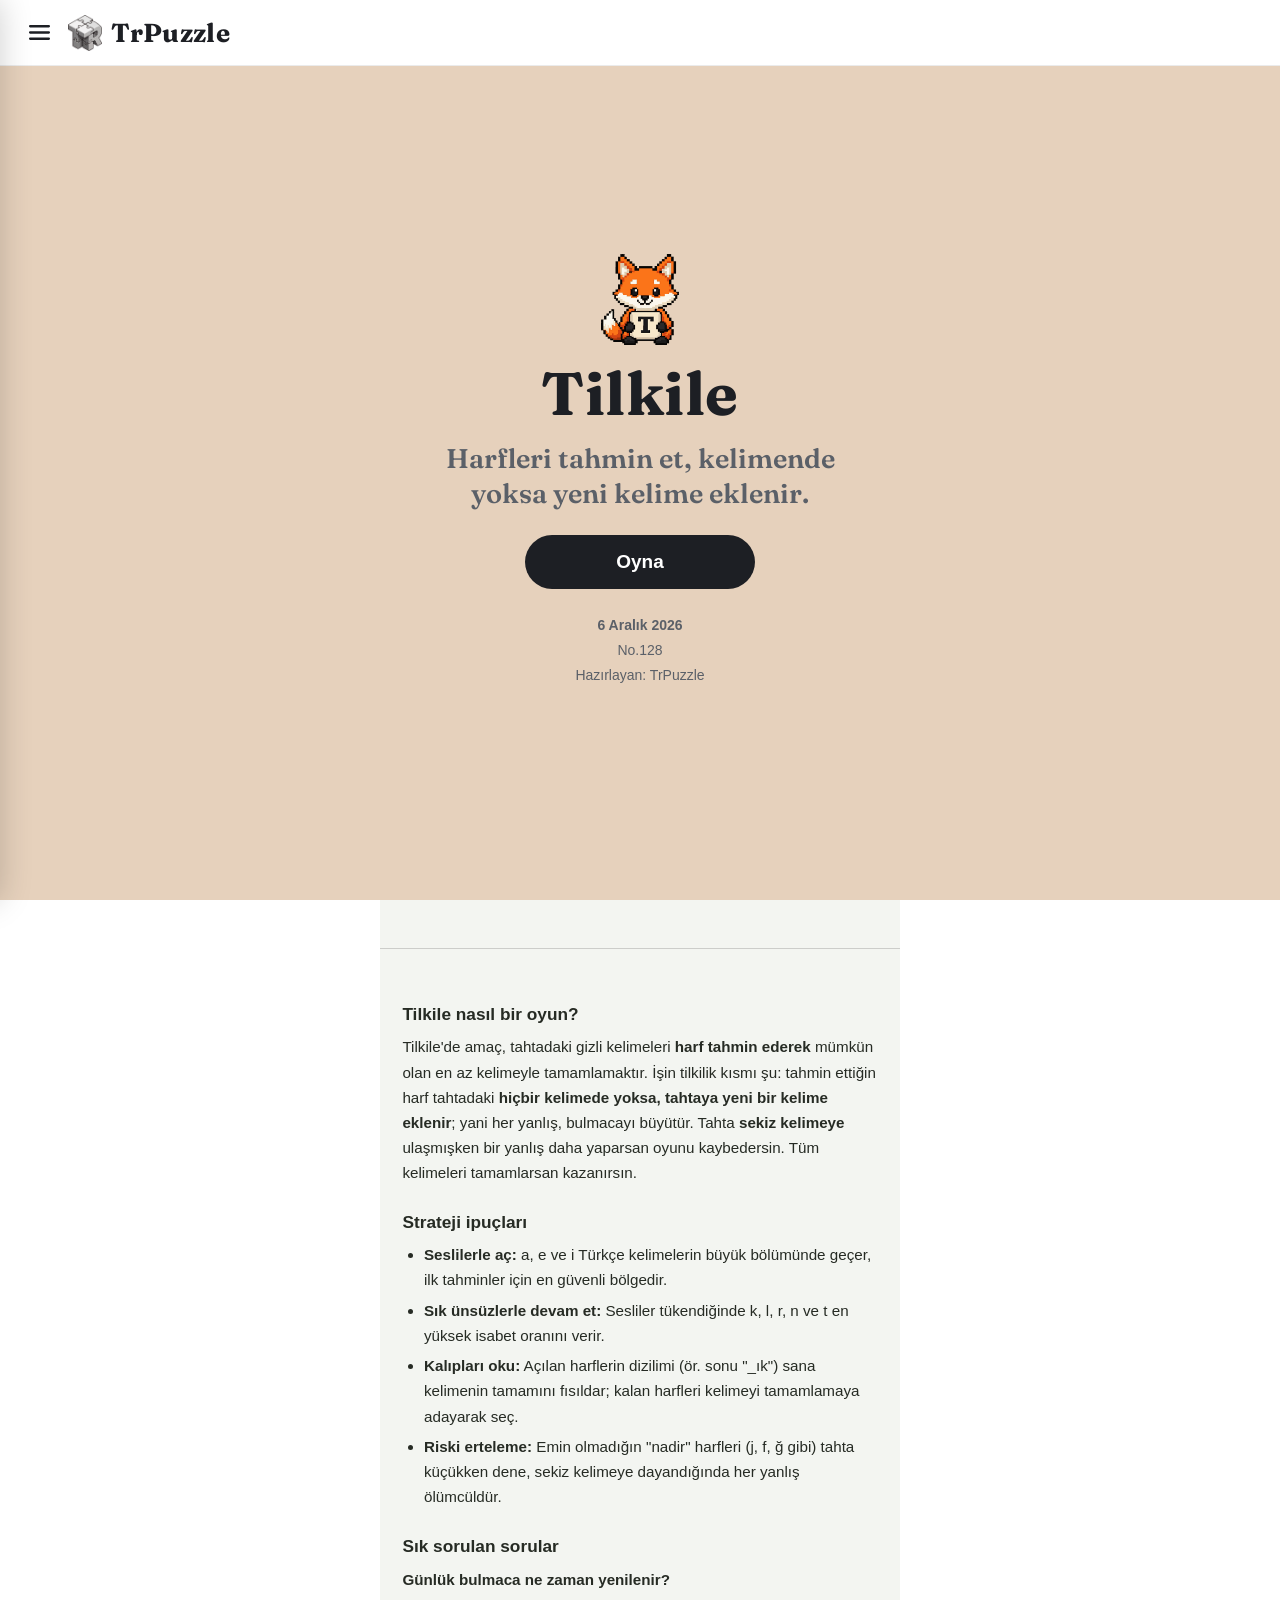
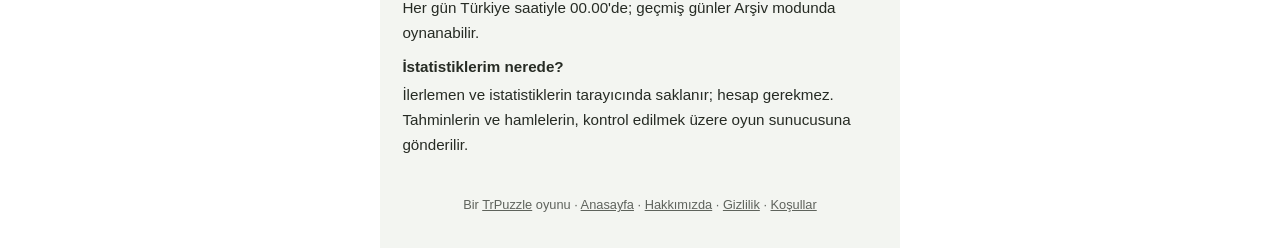
==== commit 2d6f61ed: "Secure game validation and consolidate tested UI improvements [skip netlify]" ====
--- a/index.html
+++ b/index.html
@@ -1,6 +1,56 @@
 <!DOCTYPE html>
 <html lang="tr">
 <head>
+<script>
+/* Shared transport: retain the last valid token after timeouts; no answer fallback. */
+(function(root){
+  'use strict';
+  const messages={PUZZLE_UNAVAILABLE:'Bu günün bulmacası henüz açılmadı.',INVALID_MOVE:'Bu hamle geçerli değil.',GAME_FINISHED:'Bu oyun zaten tamamlandı.',INVALID_SESSION:'Oyun kaydı doğrulanamadı. Kaydın silinmedi; lütfen yeniden dene.'};
+  async function request(body){
+    const controller=new AbortController(),timer=setTimeout(()=>controller.abort(),15000);
+    try{
+      const response=await fetch('/api/game',{method:'POST',headers:{'Content-Type':'application/json'},body:JSON.stringify(body),cache:'no-store',signal:controller.signal});
+      if(response.status===429)throw new Error('Çok hızlı işlem yapıldı. Biraz bekleyip yeniden dene.');
+      const data=await response.json();if(!response.ok||!data.token||!data.view)throw new Error(messages[data.error]||'Oyun sunucusuna ulaşılamadı. Tahminin kaybolmadı; yeniden dene.');
+      return data;
+    }catch(e){if(e.name==='AbortError'||e instanceof TypeError||e instanceof SyntaxError)throw new Error('Bağlantı kurulamadı. Tahminin kaybolmadı; yeniden dene.');throw e;}
+    finally{clearTimeout(timer);}
+  }
+  const pending=new WeakSet();
+  root.TrPuzzleRemote=Object.freeze({
+    async open(game,options={}){return request({action:options.token?'resume':'start',game,...options});},
+    async move(session,move){
+      if(pending.has(session))throw new Error('Önceki hamle kontrol ediliyor.');
+      pending.add(session);
+      try{const next=await request({action:'move',token:session.token,move});Object.assign(session,next);return next.view;}
+      finally{pending.delete(session);}
+    }
+  });
+})(window);
+
+</script>
+<!-- game-security-start -->
+<script>
+/* Kayıtlar güvenilir girdi değildir. Eski geçerli kayıtları koruyarak türleri doğrula. */
+(function () {
+  'use strict';
+  const object = value => value && typeof value === 'object' && !Array.isArray(value) ? value : {};
+  const count = value => Number.isSafeInteger(value) && value >= 0 ? value : 0;
+  const escape = value => String(value == null ? '' : value).replace(/[&<>"']/g, c => ({'&':'&amp;','<':'&lt;','>':'&gt;','"':'&quot;',"'":'&#39;'}[c]));
+  function stats(value, fields, buckets, distribution = 'dist') {
+    const result = {...object(value)};
+    fields.forEach(key => result[key] = count(result[key]));
+    if (buckets) {
+      const source = object(result[distribution]);
+      result[distribution] = Object.fromEntries(buckets.map(key => [key, count(source[key])]));
+    }
+    return result;
+  }
+  window.TrPuzzleSecurity = Object.freeze({object, count, escape, stats});
+})();
+</script>
+<!-- game-security-end -->
+
   <meta charset="UTF-8" />
   <meta name="viewport" content="width=device-width, initial-scale=1.0, maximum-scale=1.0, user-scalable=no, viewport-fit=cover" />
   <meta name="theme-color" content="#e8862a" />
@@ -718,6 +768,9 @@
 @media (min-width: 760px) {
   #help-modal .modal { max-width: 600px; }
 }
+
+#archive-modal { z-index:60; }
+#help-modal { z-index:70; }
 
 </style>
 <style>
@@ -831,6 +884,8 @@
 
 </script>
 <!-- game-clock-end -->
+<style>#tpPlay:not([data-progress-ready]){visibility:hidden}</style>
+<script async src="https://pagead2.googlesyndication.com/pagead/js/adsbygoogle.js?client=ca-pub-7993571496408496" crossorigin="anonymous"></script>
 </head>
 <body>
 <div id="tp-splash">
@@ -1054,6 +1109,107 @@
             <h1 class="tp-name">Tilkile</h1>
     <p class="tp-tag">Harfleri tahmin et, kelimende yoksa yeni kelime eklenir.</p>
     <button type="button" class="tp-play" id="tpPlay">Oyna</button>
+<!-- TRPUZZLE-PROGRESS-START -->
+<script>
+/* Üretilen dosya: trpuzzlemain/tools/sync_splash_progress.py */
+(function () {
+  "use strict";
+  function readProgress(key) {
+    try {
+      const value = JSON.parse(localStorage.getItem(key));
+      return value && typeof value === "object" && !Array.isArray(value) ? value : {};
+    } catch (e) { return {}; }
+  }
+
+  function hasGuesses(value) {
+    return Array.isArray(value) && value.length > 0;
+  }
+
+  function dailyProgress(now, selectedLevel) {
+    const tr = new Date(now.getTime() + 3 * 60 * 60 * 1000);
+    const year = tr.getUTCFullYear(), month = tr.getUTCMonth(), day = tr.getUTCDate();
+    const date = year + "-" + String(month + 1).padStart(2, "0") + "-" + String(day).padStart(2, "0");
+    const dayId = Math.floor(Date.UTC(year, month, day) / 86400000);
+    const puzzleNo = dayId - Date.UTC(2026, 9, 3) / 86400000 + 1;
+    const midnight = Date.UTC(year, month, day);
+    const foxNo = Math.floor((midnight - Date.UTC(2026, 7, 1)) / 86400000) + 1;
+    const aralaDay = Math.round((midnight - Date.UTC(2026, 0, 1)) / 86400000);
+
+    const harfle = readProgress("trw-" + date);
+    const settings = readProgress("word500tr.ayarlar");
+    if (selectedLevel) settings.seviye = selectedLevel;
+    const level = ["kolay", "standart", "zor"].includes(settings.seviye) ? settings.seviye : "standart";
+    // Harf500 açılışta son seçilen seviyeyi yükler.
+    const harf500 = readProgress("word500tr.oyun." + level + "." + date);
+    const baklava = readProgress("petek-progress-v1")[dayId] || {};
+    const tilkile = readProgress("foximax-daily-" + foxNo);
+    const bagla = puzzleNo >= 1 ? readProgress("baglantilar.2026-10-03.gunluk." + puzzleNo) : {};
+    const sehirle = readProgress("iller-globle:daily:" + date);
+    const oldArala = readProgress("aradle_day_v1");
+    const arala = readProgress("aradle_days_v2")[aralaDay] ||
+      (oldArala.day === aralaDay ? oldArala : {});
+
+    const started = {
+      Harfle: hasGuesses(harfle.guesses) && !harfle.done && !harfle.win,
+      Harf500: harf500.surum === 1 && hasGuesses(harf500.gecmis) && !harf500.bitti && !harf500.kazandi,
+      Baklava: baklava.phase === "play" && typeof baklava.swapsLeft === "number" &&
+        baklava.swapsLeft > 0 && baklava.swapsLeft < 15,
+      Arala: typeof arala.steps === "number" && arala.steps > 0 && !arala.done && !arala.lost && !arala.g,
+      Tilkile: tilkile.status === "playing" && hasGuesses(tilkile.guessed),
+      // Kesme tek hamlede biter; kaydedilmiş, yarım kalmış bir turu yoktur.
+      Kesme: false,
+      "Bağla": bagla.durum === "oyunda" && hasGuesses(bagla.tahminler),
+      "Şehirle": hasGuesses(sehirle.guesses) && !sehirle.won && !sehirle.gaveUp
+    };
+    // Tüm günlük kayıtlar Türkiye tarihini kullanır; Kesme tek hamlede biter.
+    const kesme = readProgress("kesme2-day-" + date);
+    const aralaResult = readProgress("aradle_result_v1")[aralaDay];
+    const completed = {
+      Harfle: harfle.done === true || harfle.win === true,
+      Harf500: harf500.surum === 1 && (harf500.bitti === true || harf500.kazandi === true),
+      Baklava: baklava.phase === "win" || baklava.phase === "lose",
+      Arala: arala.done === true || arala.lost === true || arala.g === true ||
+        (typeof aralaResult === "number" && (aralaResult === -1 || (aralaResult >= 1 && aralaResult <= 5))),
+      Tilkile: tilkile.status === "won" || tilkile.status === "lost",
+      Kesme: Array.isArray(kesme.cut) && kesme.cut.length === 4,
+      "Bağla": bagla.durum === "kazandi" || bagla.durum === "kaybetti",
+      "Şehirle": sehirle.won === true || sehirle.gaveUp === true
+    };
+    const states = {};
+    Object.keys(started).forEach(function (game) {
+      states[game] = completed[game] ? "completed" : started[game] ? "started" : "new";
+    });
+    return states;
+  }
+
+
+  window.TrPuzzleProgress = dailyProgress;
+  function refresh() {
+    const button = document.getElementById("tpPlay");
+    const title = document.querySelector("#tp-splash .tp-name");
+    if (!button || !title) return;
+    const selected = document.querySelector('#tpSeg [data-seviye][aria-checked="true"]');
+    const state = dailyProgress(new Date(), selected && selected.getAttribute("data-seviye"))[title.textContent.trim()];
+    button.textContent = state === "completed" ? "Sonucu Gör" : state === "started" ? "Devam Et" : "Oyna";
+    button.setAttribute("data-progress-ready", "");
+  }
+  refresh();
+  document.addEventListener("DOMContentLoaded", refresh);
+  window.addEventListener("pageshow", refresh);
+  window.addEventListener("storage", refresh);
+  window.addEventListener("focus", refresh);
+  document.addEventListener("visibilitychange", function () { if (!document.hidden) refresh(); });
+  const segment = document.getElementById("tpSeg");
+  if (segment) {
+    segment.addEventListener("click", refresh);
+    segment.addEventListener("keydown", refresh);
+  }
+  setInterval(function () { if (!document.hidden) refresh(); }, 60000);
+
+})();
+</script>
+<!-- TRPUZZLE-PROGRESS-END -->
+
     <div class="tp-meta">
       <span id="tpDate"></span><br>
       <span id="tpNo"></span>
@@ -1238,12 +1394,7 @@
   <div class="toast" id="toast" hidden></div>
 
   <script>
-// Türkçe 5 harfli kelime listesi (oyunun sorduğu cevap havuzu)
-// Kaynak: cevaplar.txt (senin sorabileceğin kelimeler)
-// Kabul edilen tüm tahminler ayrıca kelimehavuzu.txt dosyasındadır.
-// Kelimeler Türkçe kurallara göre büyük harfe çevrildi (i->İ, ı->I).
-const WORDS = ["ABACI","ABALI","ABAZA","ABBAS","ABDAL","ABİDE","ABİYE","ABONE","ACABA","ACELE","ACEMİ","ACILI","ACIMA","ADALE","ADALI","ADAMA","ADETA","ADRES","ADSIZ","AFAKİ","AFGAN","AFİFE","AFİLİ","AFİŞE","AFYON","AHALİ","AHBAP","AHENK","AHİZE","AHKAM","AHLAK","AHLAT","AHMAK","AHRAZ","AHVAL","AHŞAP","AİDAT","AJANS","AJİTE","AKBAŞ","AKBİL","AKİDE","AKLEN","AKLIK","AKMAK","AKMAN","AKMAZ","AKORT","AKRAN","AKREP","AKSAK","AKSAM","AKSAN","AKSON","AKTAR","AKTİF","AKTÖR","AKVAM","AKÇIL","AKICI","AKŞAM","ALACA","ALAKA","ALARM","ALBAY","ALBÜM","ALENİ","ALEVİ","ALEYH","ALGIN","ALKAN","ALKİL","ALKOL","ALKIŞ","ALLAH","ALLAK","ALLEM","ALLIK","ALMAK","ALMAN","ALMAÇ","ALTAY","ALTLI","ALTIN","ALYAN","ALÇAK","ALICI","AMADE","AMBAR","AMBER","AMELE","AMİGO","AMORF","AMPER","AMPİR","AMPUL","ANALI","ANANE","ANCAK","ANDAÇ","ANDIZ","ANDIÇ","ANEMİ","ANGUT","ANİME","ANKET","ANLAM","ANLIK","ANMAK","ANONS","ANSIZ","ANTEN","ANTİK","ANTRE","ANYON","ANZAK","APACI","APSİS","APTAL","ARABA","ARACI","ARALI","ARAMA","ARAZİ","ARDIÇ","ARENA","ARGON","ARİFE","ARMUT","AROMA","ARPEJ","ARSIZ","ARTER","ARTMA","ARTÇI","ARTIK","ARTIM","ARTIŞ","ARIZA","ARŞİV","ARŞIN","ASABİ","ASHAP","ASİST","ASKER","ASLAN","ASLEN","ASMAK","ASTAR","ASTIM","ASUDE","ASILI","ATAMA","ATARİ","ATAŞE","ATLAS","ATLET","ATMAK","ATICI","AVANS","AVARE","AVİZE","AVRAT","AVRET","AVUNÇ","AYDIN","AYGIN","AYGIR","AYGIT","AYLAK","AYLIK","AYMAK","AYNEN","AYRAN","AYRAÇ","AYRIK","AYRIM","AYRIT","AYRIÇ","AYYAŞ","AYIRT","AZADE","AZAMİ","AZERİ","AZGIN","AZİZE","AZLIK","AZMAN","AZILI","AÇGÖZ","AÇLIK","AÇMAZ","AÇICI","AĞLAK","AŞAMA","AŞAĞI","AŞEVİ","AŞİNA","AŞKIN","AŞLIK","AŞURE","AŞILI","AŞIRI","BABAÇ","BACAK","BADEM","BAGAJ","BAGET","BAHAR","BAHİS","BAHRİ","BAHÇE","BAKAN","BAKİR","BAKLA","BAKIM","BAKIR","BAKIŞ","BALAT","BALDO","BALET","BALON","BALTA","BALYA","BALIK","BAMBU","BAMYA","BANAL","BANDO","BANJO","BANKA","BANKO","BANYO","BARAJ","BARAN","BAREM","BARET","BARİZ","BAROK","BARON","BARUT","BARÇA","BARIŞ","BASAR","BASEN","BASİT","BASKI","BASMA","BASSO","BASTI","BASUR","BASIK","BASIM","BASIN","BASIŞ","BATAK","BATAR","BATİK","BATKI","BATON","BATUR","BATIK","BATIL","BATIN","BATIŞ","BAVUL","BAYAN","BAYAT","BAYIR","BAZAL","BAZEN","BAZİK","BAZİT","BAĞLI","BAĞIL","BAĞIM","BAĞIN","BAĞIT","BAĞIŞ","BAŞAK","BAŞKA","BEBEK","BEDEL","BEDEN","BEDİR","BEGÜM","BEHER","BEKAR","BEKÇİ","BELDE","BELEK","BELEŞ","BELGE","BELKİ","BELLİ","BEMOL","BENCE","BENCİ","BENDE","BENEK","BENGİ","BENİZ","BENLİ","BERAT","BERİL","BESİN","BESTE","BETER","BETON","BEYAN","BEYAZ","BEYİN","BEYİT","BEZİK","BEZİŞ","BEŞER","BEŞİK","BEŞİZ","BEŞLİ","BİBER","BİBLO","BİDAT","BİDON","BİLEK","BİLET","BİLGE","BİLGİ","BİLİM","BİLİR","BİLİŞ","BİLYE","BİNEK","BİNİŞ","BİRAZ","BİRER","BİREY","BİRİM","BİRLİ","BİTAP","BİTEK","BİTİK","BİTİM","BİTİŞ","BİTKİ","BİTLİ","BİTME","BİZON","BİÇEM","BİÇİM","BİÇİŞ","BİÇKİ","BLOKE","BOBİN","BODUR","BOHEM","BOHÇA","BOMBA","BOMBE","BORAN","BORDO","BORSA","BOYCA","BOYOZ","BOYUN","BOYUT","BOZCA","BOZUK","BOZUŞ","BOĞAZ","BOĞUK","BOĞUM","BRANŞ","BRAVO","BRONZ","BRONŞ","BUCAK","BUDAK","BUDUN","BUGÜN","BUHAR","BUKET","BUKLE","BULGU","BULUT","BULUŞ","BUNAK","BURCU","BURGU","BURMA","BURUK","BURUN","BUTİK","BUTON","BUZUL","BUÇUK","BUŞON","BÖBÜR","BÖCEK","BÖLEN","BÖLGE","BÖLME","BÖLÜK","BÖLÜM","BÖLÜŞ","BÖREK","BÖYLE","BÖĞÜR","BÜCÜR","BÜKÜK","BÜKÜM","BÜLUĞ","BÜNYE","BÜTAN","BÜTEN","BÜTÇE","BÜTÜN","BÜYÜK","BÜZGÜ","BÜZÜK","BICIL","BIDIK","BIKIŞ","BIYIK","BIÇAK","BIÇKI","CACIK","CADDE","CAHİL","CAMİA","CAMSI","CANAN","CANLI","CASUS","CAYMA","CAZİP","CEBEL","CEBİR","CEHİL","CEKET","CELAL","CELİL","CEMAL","CEMRE","CENAP","CEPHE","CEREN","CESET","CESUR","CEVAP","CEVİZ","CEZVE","CİDDİ","CİHAN","CİHAT","CİHAZ","CİLVE","CİMRİ","CİNAS","CİRİM","CİRİT","CİSİM","CİVAN","CİVAR","CİZRE","CİZYE","CİĞER","CONTA","COŞKU","COŞMA","CUKKA","CÜBBE","CÜCÜK","CÜLUS","CÜMLE","CÜNÜP","CÜRET","CÜSSE","CIBIL","CILIZ","CIVIK","DADAŞ","DAHİL","DAİMA","DAİMİ","DAİRE","DAKİK","DALAK","DALAŞ","DALGA","DALYA","DALIZ","DALIŞ","DAMAK","DAMAR","DAMAT","DAMGA","DAMLA","DANCA","DARBE","DAVET","DAVUL","DAYAK","DAĞCI","DAĞLI","DEFİN","DEFNE","DEGAJ","DEİST","DEİZM","DEKAN","DEKAR","DEKOR","DELGİ","DELİK","DELİL","DELTA","DEMET","DEMEÇ","DEMİN","DEMİR","DENEK","DENEY","DENGE","DENİM","DENİZ","DENYO","DEPAR","DERBİ","DERGİ","DERİN","DERYA","DESEN","DESTE","DETAY","DEVAM","DEVİR","DEVRE","DEYİM","DEYİŞ","DEĞER","DEĞİL","DEĞİN","DEĞİŞ","DEŞİK","DİBEK","DİKEN","DİKEY","DİKEÇ","DİKİM","DİKİT","DİKİZ","DİKİŞ","DİKME","DİKTA","DİKTE","DİLEK","DİLİM","DİNAR","DİNCİ","DİNGO","DİREK","DİSKO","DİYAR","DİYET","DİYEZ","DİYOT","DİZEL","DİZGE","DİZGİ","DİZİM","DİZİN","DİZİŞ","DİĞER","DİŞİL","DİŞÇİ","DOBRA","DOGMA","DOKUZ","DOLAP","DOLAR","DOLAY","DOLGU","DOLMA","DOLUM","DOLUŞ","DOMUZ","DONUK","DONÖR","DORSE","DORUK","DOSYA","DOYUM","DOZAJ","DOZER","DOĞAL","DOĞAN","DOĞAÇ","DOĞRU","DOĞUM","DOĞUŞ","DRAJE","DRAMA","DUACI","DUBLE","DUDAK","DUMAN","DURAK","DURUM","DURUŞ","DUVAK","DUVAR","DUYAR","DUYGU","DUYUM","DÖKÜK","DÖKÜM","DÖKÜŞ","DÖLEK","DÖNEK","DÖNEM","DÖNER","DÖNGÜ","DÖNME","DÖNÜM","DÖNÜT","DÖNÜŞ","DÖPER","DÖVİZ","DÖVME","DÖVÜŞ","DÖŞEK","DÜBEL","DÜDEN","DÜDÜK","DÜMEN","DÜNYA","DÜNÜR","DÜRTÜ","DÜRZÜ","DÜRÜM","DÜVEL","DÜZEN","DÜZEY","DÜĞME","DÜĞÜM","DÜĞÜN","DÜŞES","DÜŞEY","DÜŞEŞ","DÜŞÜK","DÜŞÜŞ","DIŞKI","EBEDİ","ECDAT","EDEBİ","EFEKT","EFKAR","EFLAK","EFSUN","EGALE","EGZOZ","EJDER","EKLEM","EKLER","EKMEK","EKRAN","EKSEN","EKSİK","EKÜRİ","ELBET","ELEME","ELİPS","ELMAS","ELVAN","ELYAF","ELZEM","EMARE","EMLAK","EMSAL","EMTİA","EMVAL","EMZİK","ENAYİ","ENDAM","ENDER","ENFES","ENGEL","ENGİN","ENKAZ","ENLEM","ENSAR","ENTEL","ENZİM","ERBAP","ERDEM","ERDEN","ERGEN","ERGİN","ERKAN","ERKEK","ERKEN","ERKİN","ERLİK","EROİN","ERZAK","ESAME","ESANS","ESKİZ","ESMER","ESNAF","ESNEK","ESPRİ","ESRAR","ESTER","ESVAP","ETKEN","ETKİN","ETLİK","ETMEN","ETNİK","ETRAF","ETÇİL","EVCİL","EVGİN","EVHAM","EVLAT","EVLİK","EVRAK","EVREN","EVRİM","EVSİZ","EVVEL","EYLEM","EYLÜL","EYVAH","EYYAM","EZBER","EZELİ","EZİCİ","EŞARP","EŞKAL","EŞLİK","EŞREF","EŞSİZ","FACİA","FAHİŞ","FAHRİ","FAKAT","FAKİR","FALAN","FALEZ","FALSO","FANUS","FARAŞ","FASIL","FATİH","FAYDA","FAZLA","FAZIL","FEDAİ","FEHİM","FELEK","FENER","FENOL","FERAH","FERDİ","FESAT","FESİH","FETİH","FETVA","FETÜS","FEVRİ","FİBER","FİDAN","FİDYE","FİGÜR","FİKİR","FİKRİ","FİLAN","FİLİZ","FİNAL","FİNCE","FİRAR","FİRMA","FİTİL","FİTNE","FİTRE","FİYAT","FİZİK","FİŞEK","FLAMA","FLORA","FLÖRT","FOKUS","FOLYO","FONDÜ","FORMA","FORSA","FORTE","FORUM","FOSİL","FRANK","FRAPE","FUAYE","FUHUŞ","FULAR","FULYA","FUNDA","FURYA","FÜSUN","FÜTUR","FIKRA","FIKIH","FIRKA","FIRÇA","FIRIN","FITRİ","FITIK","GAFİL","GALİP","GALON","GALOŞ","GAMET","GAMLI","GAMZE","GARAJ","GARİP","GASİL","GAVUR","GAYDA","GAYET","GAYRİ","GAYRI","GAZAP","GAZEL","GAZLI","GAZOZ","GEBEŞ","GEBZE","GEDİK","GELİN","GELİR","GELİŞ","GENEL","GENİZ","GENİŞ","GENOM","GEOİT","GEREK","GEREÇ","GETTO","GEVİŞ","GEYİK","GEZİŞ","GEÇER","GEÇİM","GEÇİT","GEÇİŞ","GİDER","GİDİŞ","GİRAY","GİRDİ","GİRİŞ","GİTAR","GİYİM","GİYSİ","GİZEM","GİZLİ","GOLCÜ","GONCA","GORİL","GOTİK","GUATR","GUGUK","GULAŞ","GURME","GURUP","GURUR","GUSÜL","GÖBEK","GÖKÇE","GÖLET","GÖLGE","GÖMME","GÖMÜT","GÖNYE","GÖNÜL","GÖREV","GÖRGÜ","GÖRÜŞ","GÖVDE","GÖZCÜ","GÖZDE","GÖĞÜS","GÜBRE","GÜDÜM","GÜFTE","GÜLEÇ","GÜLLE","GÜLÜŞ","GÜMÜŞ","GÜNAH","GÜNCE","GÜNEY","GÜNEŞ","GÜRCÜ","GÜREŞ","GÜRUH","GÜVEN","GÜVEÇ","GÜZEL","GÜÇLÜ","GICIK","GICIR","GIDIK","GIDIM","GIPTA","GIRLA","GIYAP","HABER","HACİM","HACİZ","HADDE","HADİS","HADIM","HAFİF","HAFIZ","HAKAN","HAKEM","HAKİM","HAKLI","HALAT","HALAY","HALEN","HALİS","HALİÇ","HALKA","HAMAK","HAMAL","HAMAM","HAMLE","HAMSİ","HAMUR","HANDE","HANGİ","HANIM","HAPİS","HARAM","HARAP","HARAÇ","HARBİ","HAREM","HARİÇ","HASAR","HASAT","HASET","HASIM","HASIR","HATİM","HATTA","HATUN","HATIR","HAVAN","HAVLU","HAVUZ","HAVUÇ","HAVZA","HAYAL","HAYAT","HAYDA","HAYDİ","HAYLİ","HAYTA","HAYIF","HAYIR","HAZAR","HAZNE","HAZIR","HAÇLI","HAŞAT","HAŞİN","HEDEF","HEKİM","HELAK","HELAL","HELVA","HEMEN","HENÜZ","HEPSİ","HERİF","HERTZ","HESAP","HEVES","HEYBE","HEYET","HİCAZ","HİCİV","HİCRİ","HİDRA","HİLAL","HİNDİ","HİNDU","HİPPİ","HİSAR","HİSSE","HİTAP","HİTİT","HODRİ","HOKEY","HORON","HOROZ","HOŞAF","HUDUT","HUKUK","HUMUS","HURDA","HURMA","HUSUS","HUTBE","HUZUR","HÖDÜK","HÜCRE","HÜCUM","HÜKÜM","HÜLYA","HÜNER","HÜZÜN","HIRKA","HISIM","HIZIR","HIŞIM","İBARE","İBLİS","İBRAZ","İBRET","İBRİK","İDADİ","İDAME","İDARE","İDARİ","İDDİA","İDEAL","İDMAN","İDRAK","İDRAR","İFADE","İFFET","İFLAS","İFTAR","İHALE","İHBAR","İHLAL","İHLAS","İHMAL","İHRAÇ","İHSAN","İHTAR","İKAME","İKBAL","İKLİM","İKMAL","İKRAM","İKRAR","İKSİR","İLAHİ","İLAVE","İLBAY","İLERİ","İLGEÇ","İLHAK","İLHAM","İLHAN","İLKEL","İLLET","İLMEK","İMALI","İMBİK","İMDAT","İMECE","İMKAN","İMLEÇ","İMSAK","İNANÇ","İNCİK","İNCİR","İNDİS","İNFAZ","İNKAR","İNMEK","İNSAF","İNSAN","İNTAK","İPTAL","İPUCU","İRADE","İRADİ","İRFAN","İRİTE","İRMİK","İRONİ","İSHAL","İSKAN","İSMET","İSPAT","İSRAF","İSTEK","İSTEM","İSTİF","İSTOP","İSYAN","İTAAT","İTHAF","İTHAL","İTHAM","İTİCİ","İVEDİ","İZLEM","İZOLE","İZZET","İÇERİ","İÇKİN","İÇLİK","İÇSEL","İÇTEN","İÇYÜZ","İŞGAL","İŞKİL","İŞLEK","İŞLEM","İŞLEV","İŞSİZ","İŞTAH","İŞTEŞ","JAPON","JETON","JİLET","JOKER","JOKEY","KABAK","KABAN","KABİL","KABİN","KABİR","KABLO","KABUK","KABUL","KABUS","KABZA","KABIZ","KADAR","KADEH","KADER","KADİM","KADİR","KADRO","KADIN","KAFES","KAFİR","KAHİN","KAHVE","KAHYA","KAHIR","KAİDE","KAKAO","KAKÜL","KALAN","KALAS","KALAY","KALEM","KALFA","KALÇA","KALIN","KALIP","KAMİL","KAMÇI","KAMIŞ","KANAL","KANAT","KANCA","KANİŞ","KANKA","KANUN","KANIT","KAPAK","KAPAN","KAPUT","KARAR","KARGA","KARGO","KARMA","KARNE","KARIN","KARIŞ","KARŞI","KASAP","KASET","KASİS","KASKO","KASTİ","KASIK","KASIM","KASIT","KATİL","KATİP","KATKI","KATOT","KATIR","KAVAK","KAVAL","KAVGA","KAVİM","KAVİS","KAVUK","KAVUN","KAYAK","KAYAÇ","KAYGI","KAYRA","KAYIK","KAYIN","KAYIP","KAYIT","KAYIŞ","KAZAK","KAZAN","KAZMA","KAZIK","KAZIM","KAÇAK","KAÇIK","KAÇIŞ","KAĞAN","KAĞNI","KAĞIT","KAŞAR","KAŞİF","KAŞIK","KEBAP","KEFAL","KEFEN","KEFİL","KEFİR","KEKİK","KELAM","KELEK","KELEŞ","KELLE","KEMAL","KEMAN","KEMER","KEMİK","KENAR","KENDİ","KEPEK","KEPÇE","KEREM","KERİM","KESAT","KESİK","KESİM","KESİN","KESİR","KESİT","KESİŞ","KESKİ","KESME","KETEN","KETON","KEYFİ","KEYİF","KEŞİF","KEŞİŞ","KEŞKE","KİBAR","KİBİR","KİLER","KİLİM","KİLİT","KİMSE","KİMYA","KİRAZ","KİREÇ","KİRİL","KİRİŞ","KİRPİ","KİRVE","KİTAP","KİTİN","KLİMA","KLİPS","KLİŞE","KOALA","KOBAY","KOBRA","KODES","KOFUL","KOKET","KOLAJ","KOLAY","KOLEJ","KOLON","KOLYE","KOMBİ","KOMİK","KOMUT","KOMÜN","KOMŞU","KONAK","KONUK","KONUM","KONUT","KOPYA","KOPÇA","KORKU","KORNA","KORSE","KOTON","KOVAN","KOVUK","KOYUN","KOÇAK","KOÇAN","KOĞUŞ","KOŞMA","KOŞUK","KOŞUL","KOŞUT","KRAMP","KREDİ","KREMA","KROKİ","KROŞE","KUBBE","KUCAK","KUDUZ","KUKLA","KULAK","KULAÇ","KULİS","KULÜP","KUMAR","KUMAŞ","KUMRU","KUMUL","KUPLE","KUPON","KUPÜR","KURAK","KURAL","KURAM","KURGU","KURUM","KURUŞ","KURYE","KUSUR","KUTUP","KUYTU","KUZEN","KUZEY","KUŞAK","KUŞKU","KÖFTE","KÖKEN","KÖKLÜ","KÖMBE","KÖMÜR","KÖPEK","KÖPRÜ","KÖPÜK","KÖRPE","KÖRÜK","KÖYLÜ","KÜBİK","KÜFÜR","KÜLAH","KÜLOT","KÜLÇE","KÜMES","KÜNYE","KÜREK","KÜRSÜ","KÜSUR","KÜTLE","KÜTÜK","KÜVET","KÜÇÜK","KIBLE","KIDEM","KILIF","KILIK","KILIÇ","KILIŞ","KIMIZ","KIRAÇ","KIRMA","KIRIK","KISAS","KISMİ","KISSA","KISIK","KISIM","KISIR","KISIT","KITIR","KIVAM","KIYAK","KIYAM","KIYAS","KIYMA","KIYIM","KIZAK","KIZIL","KIŞLA","LADES","LADİN","LAGÜN","LAKAP","LAKİN","LAMBA","LAMEL","LANET","LANSE","LARVA","LATİF","LATİN","LAVAŞ","LAVUK","LAYIK","LAZCA","LAZER","LAZIM","LAÇKA","LAĞIM","LEGAL","LEHİM","LEHÇE","LEVHA","LEVYE","LEYDİ","LEZİZ","LEĞEN","LİDER","LİKİT","LİKÖR","LİMAN","LİMİT","LİMON","LİPİT","LİRİK","LİSAN","LİSTE","LİTRE","LOBUT","LOKAL","LOKMA","LOKUM","LONCA","LOTUS","LÜFER","LÜGAT","LÜMEN","LÜTUF","LÜZUM","MACUN","MADAM","MADDE","MADDİ","MADEM","MADEN","MAFYA","MAGMA","MAHİR","MAJÖR","MAKAM","MAKAS","MAKAT","MAKET","MAKRO","MAKUL","MALUM","MAMUL","MAMUT","MANAS","MANAT","MANAV","MANCA","MANDA","MANGA","MANGO","MANTI","MAPUS","MARAL","MARAZ","MARKA","MARTI","MARUL","MARUZ","MASAJ","MASAL","MASİF","MASKE","MASON","MASUM","MASÖR","MASÖZ","MATAH","MATEM","MATİZ","MAVİŞ","MAYIN","MAYIS","MAZOT","MAZUR","MEBUS","MECAL","MECAZ","MECRA","MEDET","MEDYA","MEHDİ","MEKAN","MEKİK","MELEK","MELEZ","MELUN","MEMUR","MENFA","MENŞE","MERAK","MERAM","MERCİ","MERET","MERİÇ","MERMİ","MERSİ","MESAİ","MESAJ","MESİH","MESUL","MESUT","METAL","METAN","METİL","METİN","METOT","METRE","METRO","MEVKİ","MEVLA","MEVZİ","MEVZU","MEYAN","MEYİL","MEYVE","MEZAR","MEZAT","MEZON","MEZUN","MEĞER","MEŞİN","MEŞRU","MİDYE","MİKRO","MİLİM","MİLLİ","MİMAR","MİMİK","MİNİK","MİNÖR","MİRAS","MİRAÇ","MİSAL","MİTOZ","MİYAV","MİYOP","MİZAH","MİZAÇ","MOBİL","MODEL","MODEM","MODÜL","MOLOZ","MONTE","MORAL","MORUK","MOTEL","MOTİF","MOTOR","MOTTO","MUCİT","MUHİP","MUHİT","MUKUS","MUMYA","MUSKA","MUSON","MUTLU","MUŞTA","MÖSYÖ","MÜBAH","MÜDÜR","MÜFTÜ","MÜHİM","MÜHÜR","MÜJDE","MÜMİN","MÜRİT","MÜZİK","MISRA","MISIR","NABIZ","NADAS","NADİR","NAHOŞ","NAKİL","NAKIŞ","NAMAZ","NAMLU","NAMUS","NARİN","NASİP","NASIR","NAZAR","NAZİK","NAZLI","NAZIM","NAZIR","NAĞME","NEBZE","NECİP","NEDİM","NEFER","NEFES","NEFİS","NEHİR","NEMLİ","NESİH","NESİL","NESİM","NESİR","NESNE","NEZİH","NEZLE","NİCEL","NİHAİ","NİKAH","NİKEL","NİMET","NİNNİ","NİSAN","NİTEL","NİYAZ","NİYET","NİZAM","NİŞAN","NODÜL","NOHUT","NOKTA","NOTER","NUTUK","NÖBET","NÖRON","NÜANS","NÜFUS","NÜFUZ","NÜKTE","NÜSHA","OBRUK","OFANS","OKSİT","OKTAN","OKTAV","OLASI","OLGUN","OMLET","ONGEN","ONLUK","OOSİT","OPERA","OPTİK","ORGAN","ORMAN","ORTAK","ORTAY","ORTAÇ","OTİZM","OTLAK","OTSUZ","OTÇUL","OYNAK","OYNAŞ","OZMOZ","OĞLAK","OĞLAN","PABUÇ","PAGAN","PAKET","PALAS","PALET","PALTO","PAMUK","PANDA","PANEL","PANİK","PAPAZ","PAPEL","PARAF","PARKE","PARTİ","PARÇA","PASAJ","PASİF","PASLI","PASTA","PASÖR","PATAK","PATEN","PATİK","PATOZ","PAUNT","PAYDA","PAZAR","PAÇOZ","PEDAL","PEDER","PEMBE","PENSE","PENYE","PENÇE","PERDE","PERMA","PERON","PERUK","PERVA","PETEK","PEYDA","PEŞİN","PİKAP","PİLAV","PİLİÇ","PİLOT","PİNTİ","PİPET","PİSİK","PİTON","PİYAZ","PİYON","PİZZA","PİŞİK","PİŞTİ","PLAKA","PLASE","PLATO","PLAZA","POKER","POLAR","POLAT","POLEN","POLİS","POMPA","POPÇU","POSTA","POŞET","PRENS","PROJE","PROVA","PUDRA","PULCU","PULLU","PULSU","PUNTO","PUSAT","PUSET","PUSLU","PUSMA","PÜRÜZ","PÜTÜR","PIHTI","PINAR","PIRTI","RACON","RADAR","RADDE","RADYO","RAGBİ","RAHAT","RAHİM","RAHİP","RAKAM","RAKET","RAKİP","RAKUN","RAKIM","RALLİ","RAMAK","RAMBO","RAMPA","RANZA","RAPOR","RAUNT","RAYİÇ","REAYA","RECEP","REDİF","REFAH","REFİK","REFÜJ","REHİN","REJİM","REKAT","REKOR","REMİZ","RENDE","RESEN","RESİF","RESİM","RESMİ","RESUL","REVAN","REYON","REZİL","REÇEL","REŞİT","RİMEL","RİTİM","RİYAL","ROBOT","RODEO","ROKET","ROMAN","ROMEN","ROSTO","ROZET","RUBAİ","RUBLE","RULET","RUMCA","RUMEN","RUMUZ","RUSÇA","RUTİN","RÖGAR","RÖTAR","RÖTUŞ","RÜKÜŞ","RÜSVA","RÜTBE","RIZIK","SABAH","SABİT","SABUN","SABIK","SABIR","SADET","SADIK","SAFHA","SAFİR","SAFRA","SAHAF","SAHİH","SAHİL","SAHİP","SAHNE","SAHRA","SAHTE","SAHUR","SAKAL","SAKAR","SAKAT","SAKİN","SAKLI","SAKSI","SAKIN","SAKIZ","SALAK","SALAM","SALAŞ","SALEP","SALGI","SALİM","SALON","SALSA","SALVO","SALYA","SALÇA","SAMAN","SAMBA","SAMUR","SANAL","SANAT","SANCI","SANGI","SANKİ","SANRI","SANIK","SAPAK","SAPAN","SAPMA","SAPIK","SARAY","SARAÇ","SARGI","SARMA","SARIK","SARIM","SATEN","SATMA","SATIM","SATIR","SATIŞ","SAUNA","SAVAN","SAVAŞ","SAYAÇ","SAYFA","SAYGI","SAYMA","SAYIM","SAYIN","SAYIŞ","SAZAN","SAZCI","SAÇAK","SAÇMA","SAÇIK","SAĞCI","SAĞMA","SAĞIR","SEANS","SEBEP","SEBİL","SEBZE","SECDE","SEDEF","SEDİR","SEDYE","SEFER","SEFİL","SEFİR","SEHER","SEHPA","SEKİZ","SELAM","SELEF","SELEN","SELİM","SELVİ","SEMAİ","SEMER","SEMİH","SEMİZ","SENCE","SENDE","SENET","SEPET","SERAP","SERGİ","SERİN","SERUM","SERÇE","SESLİ","SEVAP","SEVDA","SEVGİ","SEVİM","SEVİŞ","SEYİR","SEYİS","SEYİT","SEZGİ","SEZON","SEÇİM","SEÇKİ","SİBOP","SİCİL","SİCİM","SİDİK","SİFON","SİHİR","SİKKE","SİLAH","SİLGİ","SİLİK","SİLLE","SİMGE","SİMİT","SİMYA","SİNEK","SİNİR","SİNSİ","SİNÜS","SİPER","SİPSİ","SİREN","SİRKE","SİROZ","SİSLİ","SİTEM","SİVİL","SİVRİ","SİYAH","SİĞİL","SKALA","SLAYT","SOFRA","SOKAK","SOLAK","SOLCU","SOLUK","SOMON","SOMUN","SOMUT","SONAR","SONRA","SONUÇ","SORGU","SORUN","SOSİS","SOYLU","SOYUT","SOĞAN","SOĞUK","SPAZM","SPERM","SPREY","STANT","STATÜ","STRES","STREÇ","SUBAY","SUCUK","SUCUL","SUFLE","SULUK","SUMAK","SUNTA","SUNUM","SURAT","SURET","SUSAM","SUSTA","SUSUZ","SUÇLU","SÖKÜK","SÖNÜK","SÖVÜŞ","SÖZCÜ","SÖZEL","SÖZLÜ","SÖĞÜT","SÖĞÜŞ","SÜKSE","SÜKUN","SÜKUT","SÜLÜK","SÜMÜK","SÜNNİ","SÜPER","SÜRAT","SÜREÇ","SÜRGÜ","SÜRME","SÜRÜM","SÜRÜŞ","SÜSLÜ","SÜTLÜ","SÜTUN","SÜTÇÜ","SÜZEK","SÜZME","SICAK","SIFAT","SIFIR","SIHHİ","SIKMA","SIKÇA","SIKIM","SINAV","SINIF","SINIR","SIRAT","SIRMA","SIRÇA","SIRIK","SISKA","SITMA","SIZMA","SIÇAN","SIĞIR","TABAK","TABAN","TABİP","TABİR","TABLA","TABLO","TABUR","TABUT","TACİR","TACİZ","TADİL","TADIM","TAFRA","TAHİN","TAHTA","TAHIL","TAKAS","TAKAT","TAKİP","TAKKE","TAKLA","TAKMA","TAKOZ","TAKSİ","TAKVA","TAKIK","TAKIM","TALAN","TALAS","TALAŞ","TALEP","TALİH","TALİM","TALİP","TAMAH","TAMAM","TANGO","TANRI","TANIK","TANIM","TANIŞ","TAPİR","TARAF","TARAK","TARET","TARİF","TARİH","TARLA","TARTI","TARIK","TARIM","TASMA","TATAR","TATİL","TATLI","TATMA","TAVAF","TAVAN","TAVİZ","TAVLA","TAVUK","TAVUS","TAVIR","TAYFA","TAYGA","TAYİN","TAZİM","TAZİP","TAÇLI","TAŞAK","TAŞLI","TAŞMA","TAŞRA","TAŞÇI","TAŞIL","TAŞIM","TAŞIT","TECİL","TEİST","TEİZM","TEKEL","TEKER","TEKİL","TEKİN","TEKİR","TEKKE","TEKLİ","TEKME","TEKNE","TEKST","TELAŞ","TELEF","TELEK","TELİF","TELLİ","TELVE","TEMAS","TEMEL","TEMİN","TEMİZ","TEMPO","TENHA","TENİS","TENOR","TENTE","TENYA","TEORİ","TEPİK","TEPKİ","TEPME","TEPSİ","TERAS","TERFİ","TERİM","TERLİ","TERZİ","TERÖR","TESİR","TESİS","TESTİ","TETİK","TEYİT","TEYZE","TEZAT","TEZEK","TEĞET","TİBET","TİKEL","TİLKİ","TİNER","TİPİK","TİRAJ","TİRAT","TİTAN","TİTİZ","TOHUM","TOKAT","TOMAR","TONAJ","TONGA","TONİK","TOPAK","TOPAL","TOPAÇ","TOPLU","TOPUK","TOPUZ","TOPÇU","TORBA","TORNA","TORTU","TORUN","TOSUN","TOTAL","TOTEM","TOYGA","TOZLU","TOZMA","TRAFO","TRAKE","TRANS","TRİKO","TUFAN","TUGAY","TUHAF","TULUM","TUNİK","TURAN","TURBO","TURNA","TURNE","TURTA","TURŞU","TUTAM","TUTAR","TUTAÇ","TUTKU","TUTUK","TUTUM","TUTUŞ","TUVAL","TUYUĞ","TUZAK","TUZLU","TUĞLA","TÖREN","TÖRPÜ","TÖVBE","TÖZEL","TÜFEK","TÜMEL","TÜMEN","TÜMÖR","TÜNEL","TÜPÇÜ","TÜRBE","TÜREV","TÜRKÜ","TÜRLÜ","TÜTSÜ","TÜTÜN","TÜYLÜ","TÜYME","TÜZEL","TÜZÜK","TIFIL","TIKAÇ","TIKIR","TIMAR","TIPKI","TIRAK","TIRAŞ","UCUBE","UKALA","ULEMA","ULUFE","UMUMİ","UNSUR","URBAN","USANÇ","UTANÇ","UYARI","UYGAR","UYGUN","UYGUR","UYLUK","UYRUK","UYSAL","UZMAN","UÇARI","UÇKUN","UÇKUR","UÇSUZ","UÇUCU","UĞRAK","UĞRAŞ","VACİP","VAGON","VAHİM","VAHİY","VAHŞİ","VAKİT","VAKUM","VAKIA","VAKIF","VALİZ","VAPUR","VARAK","VARİL","VARİS","VAROŞ","VARIŞ","VASAT","VASIF","VATAN","VATKA","VATOZ","VAŞAK","VEBAL","VEFAT","VEKİL","VELET","VELEV","VENÜS","VEREM","VERGİ","VERİM","VEZİN","VEZİR","VEZNE","VİDEO","VİLLA","VİRAJ","VİRAL","VİRAN","VİRÜS","VİSKİ","VİTES","VİYAK","VİZÖR","VİŞNE","VOKAL","VOLTA","VULVA","VURAÇ","VURGU","VURMA","VURUK","VURUŞ","VÜCUT","VICIK","YABAN","YAFTA","YAHNİ","YAHUT","YAHŞİ","YAKUT","YAKIM","YAKIN","YAKIT","YALAK","YALAN","YALIM","YALIN","YAMAK","YAMAN","YAMAÇ","YAMUK","YANAK","YANCI","YANGI","YANKI","YANLI","YANMA","YANIK","YANIT","YAPAY","YAPIM","YAPIT","YARAR","YAREN","YARGI","YARIK","YARIM","YARIN","YARIŞ","YASAK","YASAL","YASSI","YATAK","YATAY","YATIK","YATIŞ","YAVAN","YAVAŞ","YAVER","YAVRU","YAVUZ","YAYAN","YAYGI","YAYLA","YAYLI","YAYIK","YAYIM","YAYIN","YAYIŞ","YAZAR","YAZGI","YAZMA","YAZIK","YAZIM","YAZIN","YAZIT","YAĞCI","YAĞLI","YAĞMA","YAĞIZ","YAĞIŞ","YAŞAM","YAŞLI","YAŞIT","YEDEK","YEGAH","YEGAN","YEKTA","YEKUN","YELEK","YELLİ","YEMEK","YEMİN","YEMİŞ","YENGE","YENGİ","YENİK","YEREL","YERGİ","YERLİ","YERME","YETER","YETİM","YETKİ","YEĞEN","YEŞİL","YEŞİM","YİRMİ","YİTİK","YİTİM","YİTİŞ","YİYİŞ","YİĞİT","YOBAZ","YOKSA","YOKUŞ","YOLAK","YOLCU","YOLLU","YONCA","YONTU","YORUM","YOSMA","YOSUN","YOĞUN","YUDUM","YUFKA","YULAF","YUMAK","YUMRU","YUNAN","YUNUS","YUTAK","YÖRÜK","YÜKLÜ","YÜREK","YÜZDE","YÜZEY","YÜZME","YÜZÜK","YÜZÜŞ","YIKIK","YIKIM","YIKIŞ","YILAN","YIĞMA","YIĞIN","ZABİT","ZABIT","ZAFER","ZALİM","ZAMAN","ZAMİR","ZANLI","ZARAR","ZARİF","ZARSI","ZARTA","ZATEN","ZAYIF","ZEBRA","ZEBUR","ZEHİR","ZEKAT","ZEMİN","ZENCİ","ZENNE","ZERRE","ZEVAL","ZİFİR","ZİGOT","ZİHİN","ZİKİR","ZİLLİ","ZİNDE","ZİRAİ","ZİRVE","ZİYAN","ZOMBİ","ZORBA","ZORLU","ZUHUR","ZULÜM","ZURNA","ZÜHAL","ZÜMRE","ZÜPPE","ZIBIN","ZIMBA","ZIPIR","ZIRVA","ÇABUK","ÇADIR","ÇAKAL","ÇAKAR","ÇAKMA","ÇAKRA","ÇAKIL","ÇAKIM","ÇAKIR","ÇAKIŞ","ÇALAR","ÇALGI","ÇALKI","ÇALMA","ÇALIK","ÇALIM","ÇALIŞ","ÇAMUR","ÇANAK","ÇANTA","ÇAPAK","ÇAPLI","ÇARPI","ÇARIK","ÇARŞI","ÇATAK","ÇATIK","ÇAVUŞ","ÇAYCI","ÇAYIR","ÇAĞLA","ÇAĞRI","ÇEHRE","ÇEKER","ÇEKİK","ÇEKİM","ÇEKİÇ","ÇEKİŞ","ÇEKÇE","ÇELEN","ÇELGİ","ÇELİK","ÇELİM","ÇELLO","ÇELME","ÇEMEN","ÇENEK","ÇENET","ÇENGİ","ÇEPEL","ÇEPER","ÇEPNİ","ÇEREZ","ÇETİN","ÇEVİK","ÇEVRE","ÇEVRİ","ÇEYİZ","ÇEÇEN","ÇEŞİT","ÇEŞME","ÇEŞNİ","ÇİFTE","ÇİLEK","ÇİLLİ","ÇİMEN","ÇİNCE","ÇİNKO","ÇİTEN","ÇİTME","ÇİZER","ÇİZGE","ÇİZGİ","ÇİZİK","ÇİZİM","ÇİZİŞ","ÇİZME","ÇİÇEK","ÇİĞDE","ÇOBAN","ÇOCUK","ÇOKLU","ÇOKÇA","ÇOKÇU","ÇOLAK","ÇOMAK","ÇOMAR","ÇORAK","ÇORAP","ÇORBA","ÇOĞUL","ÇOĞUN","ÇUBUK","ÇUKUR","ÇUPRA","ÇUVAL","ÇÖKÜK","ÇÖKÜŞ","ÇÖMEZ","ÇÖPÇÜ","ÇÖREK","ÇÖZME","ÇÖZÜM","ÇÖZÜŞ","ÇÜNKÜ","ÇÜRÜK","ÇIBAN","ÇIKAR","ÇIKTI","ÇIKIK","ÇIKIN","ÇIKIŞ","ÇINAR","ÇIRAK","ÇIRAĞ","ÇIRPI","ÇITAK","ÇIYAN","ÇIĞIR","ÖDEME","ÖDLEK","ÖDÜNÇ","ÖKSÜZ","ÖLÇEK","ÖLÇÜM","ÖLÇÜT","ÖNCÜL","ÖNDER","ÖNERİ","ÖNLEM","ÖNLÜK","ÖRDEK","ÖRGÜN","ÖRGÜT","ÖRNEK","ÖVÜNÇ","ÖZBEK","ÖZDEN","ÖZDEŞ","ÖZENÇ","ÖZERK","ÖZGÜL","ÖZGÜN","ÖZGÜR","ÖZLEM","ÖZNEL","ÖZSEL","ÖĞLEN","ÜCRET","ÜLFET","ÜLSER","ÜMMET","ÜNİTE","ÜNLEM","ÜNSÜZ","ÜREME","ÜRKEK","ÜSLUP","ÜSTAT","ÜSTEL","ÜSTÜN","ÜZERİ","ÜZGÜN","ÜZÜCÜ","ÜZÜNÇ","ÜÇGEN","ÜÇKAT","ÜÇLÜK","ÜŞENÇ","ILGIN","ILICA","ILIMA","IRGAT","IRKÇI","IRMAK","ISLAH","ISLAK","ISLIK","ISRAR","ISSIZ","IŞIMA","ŞABAN","ŞAFAK","ŞAFİİ","ŞAHAP","ŞAHİN","ŞAHİT","ŞAHNE","ŞAHSİ","ŞAHIS","ŞAİBE","ŞAKAK","ŞAMAN","ŞAMAR","ŞAMİL","ŞANLI","ŞAPEL","ŞAPKA","ŞAPÇI","ŞARAP","ŞARKI","ŞAYET","ŞAŞAA","ŞEBEK","ŞEFİK","ŞEHİR","ŞEHİT","ŞEKER","ŞEKİL","ŞEMSİ","ŞEREF","ŞERİF","ŞERİT","ŞİFON","ŞİFRE","ŞİKAR","ŞİMDİ","ŞİRİN","ŞİŞİK","ŞİŞKO","ŞİŞLİ","ŞİŞME","ŞOFÖR","ŞOPAR","ŞUBAT","ŞURUP","ŞÖLEN","ŞÖYLE","ŞÜKÜR","ŞÜPHE","ŞINAV"];
-if (typeof module !== 'undefined') { module.exports = WORDS; }
+/* The private word pool is stored in the encrypted server catalog. */
 
 </script>
   <script>
@@ -1335,31 +1486,13 @@
   // Not: Yeni kelimeler önceden denenmiş (çıkmamış) harfleri içerebilir; bunlar
   // ızgarada doğrudan gri olarak gösterilir. Yalnızca yinelenen ya da tamamen
   // önceden tahmin edilmiş (eklenir eklenmez çözülmüş olacak) kelimeler atlanır.
-  function pickNextWord() {
-    const N = WORDS.length;
-    for (let scanned = 0; scanned < N; scanned++) {
-      const idx = state.order[state.ptr % N];
-      state.ptr++;
-      const w = WORDS[idx];
-      if (state.words.includes(w)) continue;
-      let allGuessed = true;
-      for (const ch of w) {
-        if (!state.guessed.has(ch)) { allGuessed = false; break; }
-      }
-      if (allGuessed) continue;
-      return w;
-    }
-    return null; // teorik olarak ulaşılmaz
-  }
-
   // ---- Kayıt/yükleme ----
   // Her bulmaca (bugünkü günlük veya arşivden bir gün) numarasına göre saklanır.
   function puzzleKey(pno) { return "foximax-daily-" + pno; }
 
   function saveGame() {
     const data = {
-      order: state.order,
-      ptr: state.ptr,
+      token: remoteSession && remoteSession.token,
       words: state.words,
       guessed: [...state.guessed],
       absent: [...state.absent],
@@ -1376,14 +1509,19 @@
     try {
       const raw = localStorage.getItem(key);
       if (!raw) return null;
-      return JSON.parse(raw);
+      const data = JSON.parse(raw);
+      if (!data || typeof data !== "object" || Array.isArray(data)) return null;
+      if (key.startsWith("foximax-daily-")) {
+        if (!Array.isArray(data.words) || !data.words.length || !data.words.every(w=>typeof w==="string"&&/^[A-ZÇĞİÖŞÜ_]{5}$/.test(w)) || !["guessed","absent"].every(k=>Array.isArray(data[k])&&data[k].length<=ALPHABET.size&&data[k].every(c=>ALPHABET.has(c))) || !Number.isInteger(data.wrong) || data.wrong<0 || data.wrong>MAX_WRONG || !["playing","won","lost"].includes(data.status)) return null;
+      }
+      return data;
     } catch (e) { return null; }
   }
 
   // ---- İstatistik (yalnızca günlük; arşiv oynayışları seriyi etkilemez) ----
   function getStats() {
     const def = { played: 0, wins: 0, currentStreak: 0, maxStreak: 0, lastWinNo: null, dist: {} };
-    const s = Object.assign(def, loadSaved("foximax-stats") || {});
+    const s = TrPuzzleSecurity.stats(Object.assign(def, loadSaved("foximax-stats") || {}), ["played","wins","currentStreak","maxStreak"], [1,2,3,4,5,6,7,8]);
     if (!s.dist) s.dist = {};
     return s;
   }
@@ -1411,30 +1549,24 @@
   // puzzleNo verilmezse bugünün günlük bulmacası oynanır. Geçmiş bir numara
   // verilirse "arşiv" modunda o gün oynanır. Her ikisi de aynı deterministik
   // tohumu ve numaraya göre kayıt anahtarını kullanır.
-  function startGame(puzzleNo, opts) {
-    opts = opts || {};
-    const todayNo = puzzleNumber(TrPuzzleClock.calendar());
-    if (puzzleNo == null) puzzleNo = todayNo;
-    state.puzzleNo = puzzleNo;
-    state.mode = puzzleNo === todayNo ? "daily" : "archive";
-
-    const saved = loadSaved(puzzleKey(puzzleNo));
-    if (saved && !opts.fresh) { restoreFrom(saved); return; }
-
-    state.seed = 0x9e3779b1 ^ puzzleNo;
-    const rng = mulberry32(state.seed);
-    state.order = shuffledIndices(WORDS.length, rng);
-    state.ptr = 0;
-    state.words = [];
-    state.guessed = new Set();
-    state.absent = new Set();
-    state.wrong = 0;
-    state.status = "playing";
-
-    const first = pickNextWord();
-    state.words.push(first);
-    saveGame();
-    render();
+  let remoteSession=null,remotePending=false,remoteRequest=0;
+  async function startGame(puzzleNo,opts){
+    opts=opts||{};const request=++remoteRequest;
+    const todayNo=puzzleNumber(TrPuzzleClock.calendar());
+    if(puzzleNo==null)puzzleNo=todayNo;
+    if(puzzleNo<1||puzzleNo>todayNo)return;
+    const mode=puzzleNo===todayNo?'daily':'archive';
+    const date=new Date(Date.UTC(2026,7,1)+(puzzleNo-1)*864e5).toISOString().slice(0,10);
+    const saved=loadSaved(puzzleKey(puzzleNo)),options={date,mode};
+    if(saved&&!opts.fresh){if(saved.token)options.token=saved.token;else if(saved.guessed.length)options.legacyMoves=saved.guessed;}
+    remotePending=true;
+    try{
+      const session=await TrPuzzleRemote.open('tilkile',options);
+      if(request!==remoteRequest)return;
+      remoteSession=session;state.puzzleNo=puzzleNo;state.mode=mode;
+      restoreFrom(session.view);saveGame();
+    }catch(e){if(request===remoteRequest)flashMessage(e.message);}
+    finally{if(request===remoteRequest)remotePending=false;}
   }
 
   function restoreFrom(saved) {
@@ -1448,7 +1580,8 @@
     state.seed = saved.seed;
     render();
     if (state.status !== "playing") {
-      setTimeout(() => showEndModal(state.status === "won"), 300);
+      const openedPuzzle=state.puzzleNo;
+      setTimeout(() => { if(state.puzzleNo===openedPuzzle && state.status!=="playing") showEndModal(state.status === "won"); }, 300);
     }
   }
 
@@ -1461,45 +1594,20 @@
     return state.words.every(isWordSolved);
   }
 
-  function guess(letter) {
-    if (state.status !== "playing") return;
-    if (!ALPHABET.has(letter)) return;
-    if (state.guessed.has(letter)) {
-      if (state.absent.has(letter)) {
-        flashMessage("'" + letter + "' harfi zaten denendi.");
-      } else {
-        flashMessage("'" + letter + "' harfi zaten bulunuyor.");
-      }
-      return;
-    }
-
-    state.guessed.add(letter);
-    const present = state.words.some((w) => w.includes(letter));
-
-    if (present) {
-      render({ flip: letter });
-      if (allSolved()) {
-        state.status = "won";
-        finishGame(true);
-        return;
-      }
-      flashMessage("'" + letter + "' harfini buldun!");
-    } else {
-      state.absent.add(letter);
-      state.wrong += 1;
-      if (state.wrong >= MAX_WRONG) {
-        state.status = "lost";
-        render();
-        finishGame(false);
-        return;
-      }
-      // yeni kelime ekle (önceden denenmiş harfleri gri içerebilir)
-      const w = pickNextWord();
-      if (w) state.words.push(w);
-      render({ dropLast: !!w });
-      flashMessage("'" + letter + "' harfi bulunmuyor - yeni kelime eklendi.");
-    }
-    saveGame();
+  async function guess(letter){
+    if(remotePending||!remoteSession||state.status!=='playing'||!ALPHABET.has(letter))return;
+    if(state.guessed.has(letter)){flashMessage("'"+letter+"' harfi zaten denendi.");return;}
+    const request=remoteRequest,session=remoteSession,oldWrong=state.wrong;
+    remotePending=true;
+    try{
+      const v=await TrPuzzleRemote.move(session,letter);
+      if(request!==remoteRequest)return;
+      state.words=v.words;state.guessed=new Set(v.guessed);state.absent=new Set(v.absent);state.wrong=v.wrong;state.status=v.status;
+      render(v.wrong>oldWrong?{dropLast:!v.done}:{flip:letter});saveGame();
+      if(v.done){finishGame(v.win);return;}
+      flashMessage(v.wrong>oldWrong?"'"+letter+"' harfi bulunmuyor - yeni kelime eklendi.":"'"+letter+"' harfini buldun!");
+    }catch(e){if(request===remoteRequest)flashMessage(e.message);}
+    finally{if(request===remoteRequest)remotePending=false;}
   }
 
   // ---- Harf onayı (ilk ziyaret) ----
@@ -1634,7 +1742,7 @@
     const winPct = s.played ? Math.round((s.wins / s.played) * 100) : 0;
     // Her istatistik kendi kutucugunda; dort kutu tek satirda.
     const kutu = (deger, etiket) =>
-      `<div class="stat-box"><div class="stat-num">${deger}</div><div class="stat-cap">${etiket}</div></div>`;
+      `<div class="stat-box"><div class="stat-num">${TrPuzzleSecurity.escape(deger)}</div><div class="stat-cap">${etiket}</div></div>`;
     return (
       '<div class="stats-lines">' +
       '<div class="stats-mode">GENEL İSTATİSTİKLER</div>' +
@@ -1743,7 +1851,7 @@
     const text = (customText || buildShareText()) + "\n\n" + PAYLAS_ADRES;
     try {
       if (navigator.share) {
-        await navigator.share({ title: "Tilkile", text });
+        await navigator.share({ text });
         return;
       }
     } catch (e) {
@@ -1852,9 +1960,13 @@
     grid.innerHTML = html;
     grid.querySelectorAll(".archive-item").forEach((b) =>
       b.addEventListener("click", () => {
+        closeModal($("#end-modal"));
         startGame(parseInt(b.dataset.pno, 10));
         syncModeUI();
         closeModal($("#archive-modal"));
+        let hideHelp=false;
+        try { hideHelp=localStorage.getItem("foximax-hide-help")==="1"; } catch(e) {}
+        if(state.status==="playing" && !hideHelp) openHelp(true);
       })
     );
     openModal("#archive-modal");
@@ -1978,7 +2090,7 @@
   </ul>
   <h2>Sık sorulan sorular</h2>
   <p class="tp-sss"><strong>Günlük bulmaca ne zaman yenilenir?</strong> Her gün Türkiye saatiyle 00.00'de; geçmiş günler Arşiv modunda oynanabilir.</p>
-  <p class="tp-sss"><strong>İstatistiklerim nerede?</strong> Serilerin ve oyun geçmişin yalnızca kendi cihazında saklanır. Üyelik yok, veri gönderimi yok.</p>
+  <p class="tp-sss"><strong>İstatistiklerim nerede?</strong> İlerlemen ve istatistiklerin tarayıcında saklanır; hesap gerekmez. Tahminlerin ve hamlelerin, kontrol edilmek üzere oyun sunucusuna gönderilir.</p>
 </section>
 
 <footer class="tp-footer">
@@ -2029,7 +2141,7 @@
     }
   }
   tpUstSerit(!s.hidden);
-  try{ if((location.hash||"")==="#arsiv"){ s.hidden=true; tpUstSerit(false); var _tpArsiv=function(){ var el=document.querySelector('[data-action="archive"]'); if(el){ el.click(); } }; if(document.readyState==="complete"){ setTimeout(_tpArsiv,50); } else { window.addEventListener("load",function(){ setTimeout(_tpArsiv,80); }); } } }catch(_e){}
+  try{ if((location.hash||"")==="#arsiv"){ s.hidden=true; tpUstSerit(false); var _tpArsiv=function(){ var el=document.querySelector('#mode-btn'); if(el){ el.click(); } }; if(document.readyState==="complete"){ setTimeout(_tpArsiv,50); } else { window.addEventListener("load",function(){ setTimeout(_tpArsiv,80); }); } } }catch(_e){}
   /* Ara ekranın kaydırılmasını engelle -- AMA ekranın sol/sağ kenarından
      başlayan hareketi serbest bırak: iOS'ta geri/ileri kaydırma jesti orada
      başlar ve touchmove'da preventDefault çağrılırsa iptal olur. */
@@ -2062,110 +2174,13 @@
   if(b) b.addEventListener("click",function(){ s.hidden=true; tpUstSerit(false); });
 })();
 </script>
-<!-- TRPUZZLE-PROGRESS-START -->
-<script>
-/* Üretilen dosya: trpuzzlemain/tools/sync_splash_progress.py */
-(function () {
-  "use strict";
-  function readProgress(key) {
-    try {
-      const value = JSON.parse(localStorage.getItem(key));
-      return value && typeof value === "object" && !Array.isArray(value) ? value : {};
-    } catch (e) { return {}; }
-  }
-
-  function hasGuesses(value) {
-    return Array.isArray(value) && value.length > 0;
-  }
-
-  function dailyProgress(now, selectedLevel) {
-    const tr = new Date(now.getTime() + 3 * 60 * 60 * 1000);
-    const year = tr.getUTCFullYear(), month = tr.getUTCMonth(), day = tr.getUTCDate();
-    const date = year + "-" + String(month + 1).padStart(2, "0") + "-" + String(day).padStart(2, "0");
-    const dayId = Math.floor(Date.UTC(year, month, day) / 86400000);
-    const puzzleNo = dayId - Date.UTC(2026, 7, 1) / 86400000 + 1;
-    const midnight = Date.UTC(year, month, day);
-    const foxNo = Math.floor((midnight - Date.UTC(2026, 7, 1)) / 86400000) + 1;
-    const aralaDay = Math.round((midnight - Date.UTC(2026, 0, 1)) / 86400000);
-
-    const harfle = readProgress("trw-" + date);
-    const settings = readProgress("word500tr.ayarlar");
-    if (selectedLevel) settings.seviye = selectedLevel;
-    const level = ["kolay", "standart", "zor"].includes(settings.seviye) ? settings.seviye : "standart";
-    // Harf500 açılışta son seçilen seviyeyi yükler.
-    const harf500 = readProgress("word500tr.oyun." + level + "." + date);
-    const baklava = readProgress("petek-progress-v1")[dayId] || {};
-    const tilkile = readProgress("foximax-daily-" + foxNo);
-    const bagla = readProgress("baglantilar.gunluk." + puzzleNo);
-    const sehirle = readProgress("iller-globle:daily:" + date);
-    const oldArala = readProgress("aradle_day_v1");
-    const arala = readProgress("aradle_days_v2")[aralaDay] ||
-      (oldArala.day === aralaDay ? oldArala : {});
-
-    const started = {
-      Harfle: hasGuesses(harfle.guesses) && !harfle.done && !harfle.win,
-      Harf500: harf500.surum === 1 && hasGuesses(harf500.gecmis) && !harf500.bitti && !harf500.kazandi,
-      Baklava: baklava.phase === "play" && typeof baklava.swapsLeft === "number" &&
-        baklava.swapsLeft > 0 && baklava.swapsLeft < 15,
-      Arala: typeof arala.steps === "number" && arala.steps > 0 && !arala.done && !arala.lost && !arala.g,
-      Tilkile: tilkile.status === "playing" && hasGuesses(tilkile.guessed),
-      // Kesme tek hamlede biter; kaydedilmiş, yarım kalmış bir turu yoktur.
-      Kesme: false,
-      "Bağla": bagla.durum === "oyunda" && hasGuesses(bagla.tahminler),
-      "Şehirle": hasGuesses(sehirle.guesses) && !sehirle.won && !sehirle.gaveUp
-    };
-    // Tüm günlük kayıtlar Türkiye tarihini kullanır; Kesme tek hamlede biter.
-    const kesme = readProgress("kesme2-day-" + date);
-    const aralaResult = readProgress("aradle_result_v1")[aralaDay];
-    const completed = {
-      Harfle: harfle.done === true || harfle.win === true,
-      Harf500: harf500.surum === 1 && (harf500.bitti === true || harf500.kazandi === true),
-      Baklava: baklava.phase === "win" || baklava.phase === "lose",
-      Arala: arala.done === true || arala.lost === true || arala.g === true ||
-        (typeof aralaResult === "number" && (aralaResult === -1 || (aralaResult >= 1 && aralaResult <= 5))),
-      Tilkile: tilkile.status === "won" || tilkile.status === "lost",
-      Kesme: Array.isArray(kesme.cut) && kesme.cut.length === 4,
-      "Bağla": bagla.durum === "kazandi" || bagla.durum === "kaybetti",
-      "Şehirle": sehirle.won === true || sehirle.gaveUp === true
-    };
-    const states = {};
-    Object.keys(started).forEach(function (game) {
-      states[game] = completed[game] ? "completed" : started[game] ? "started" : "new";
-    });
-    return states;
-  }
-
-
-  window.TrPuzzleProgress = dailyProgress;
-  function refresh() {
-    const button = document.getElementById("tpPlay");
-    const title = document.querySelector("#tp-splash .tp-name");
-    if (!button || !title) return;
-    const selected = document.querySelector('#tpSeg [data-seviye][aria-checked="true"]');
-    const state = dailyProgress(new Date(), selected && selected.getAttribute("data-seviye"))[title.textContent.trim()];
-    button.textContent = state === "completed" ? "Sonucu Gör" : state === "started" ? "Devam Et" : "Oyna";
-  }
-  refresh();
-  window.addEventListener("pageshow", refresh);
-  window.addEventListener("storage", refresh);
-  window.addEventListener("focus", refresh);
-  document.addEventListener("visibilitychange", function () { if (!document.hidden) refresh(); });
-  const segment = document.getElementById("tpSeg");
-  if (segment) {
-    segment.addEventListener("click", refresh);
-    segment.addEventListener("keydown", refresh);
-  }
-  setInterval(function () { if (!document.hidden) refresh(); }, 60000);
-
-})();
-</script>
-<!-- TRPUZZLE-PROGRESS-END -->
+
 <!-- game-experience-start -->
 <script>
 /* Oyunların ortak kısa anlatımı ve sonuçtan sonraki gezinme. */
 (function () {
-  const names = ['Harfle','Harf500','Baklava','Arala','Tilkile','Kesme','Bağla','Şehirle'];
-  const paths = ['harfle','harf500','baklava','arala','tilkile','kesme','bagla','sehirle'];
+  const names = ['Harfle','Baklava','Bağla','Kesme','Tilkile','Arala','Şehirle','Harf500'];
+  const paths = ['harfle','baklava','bagla','kesme','tilkile','arala','sehirle','harf500'];
   const title = document.querySelector('#tp-splash .tp-name');
   const game = title && title.textContent.trim();
   const configs = {
@@ -2177,8 +2192,34 @@
     Kesme: ['#helpModal .sheet', '#helpGotIt', ['Şeklin içinden geçen bir çizgi çek.','Hedef iki eşit parça: 50:50.','55:45 veya daha dengeli kesimler kazanır.'], '50 │ 50'],
     'Bağla': ['#perdeYardim .modal', '#btnYardimAnladim', ['Ortak bağı olan dört kelimeyi seç.','Onayla; doğru grup birlikte açılır.','Dört grubu bul, dört hata hakkını koru.'], 'ELMA · ARMUT · ERİK · NAR']
   };
+  // Only play surfaces suppress selection; instructions and text inputs remain selectable.
+  const playSurface = '#board, .board, #tahta, #izgara, #keyboard, .keyboard, #klavye, .alpha, .map-wrap, .dragclone, .tp-demo, button, [role="button"]';
+  function isPlayGesture(target) {
+    return target instanceof Element &&
+      !target.closest('input, textarea, [contenteditable]:not([contenteditable="false"])') &&
+      !!target.closest(playSurface);
+  }
+  // Native text/image dragging must not compete with tile pointer handlers.
+  ['selectstart', 'dragstart'].forEach(type => {
+    document.addEventListener(type, event => {
+      if (isPlayGesture(event.target)) event.preventDefault();
+    });
+  });
   const style = document.createElement('style');
   style.textContent = `
+    :is(${playSurface}), :is(${playSurface}) * {
+      -webkit-user-select: none;
+      user-select: none;
+      -webkit-touch-callout: none;
+    }
+    :is(${playSurface}) img, :is(${playSurface}) svg { -webkit-user-drag: none; }
+    :is(${playSurface}) input, :is(${playSurface}) textarea,
+    :is(${playSurface}) [contenteditable]:not([contenteditable="false"]) {
+      -webkit-user-select: text;
+      user-select: text;
+      -webkit-touch-callout: default;
+    }
+
     .tp-quick { text-align:left; font:15px/1.55 system-ui,sans-serif; color:inherit; }
     .tp-quick ol { padding-left:22px; margin:14px 0; }
     .tp-quick li { margin:8px 0; }
@@ -2283,7 +2324,8 @@
       const message=next?'Bugün bir bulmaca daha?':'Harika, bugünkü sekiz oyunu tamamladın!';
       if(section.firstChild.textContent!==message)section.firstChild.textContent=message;
       const link=section.querySelector('.tp-next-game');
-      if(link.hidden!==!next)link.hidden=!next;
+      link.hidden=false;
+      if(!next) { link.textContent='Arşivden oyna'; link.setAttribute('href','/'+(game==='Şehirle'?'harfle':paths[names.indexOf(game)])+'/#arsiv'); }
       if(next) { const label=next+' · '+(progress[next]==='started'?'Devam Et':'Oyna');if(link.textContent!==label)link.textContent=label;const href='/'+paths[names.indexOf(next)]+'/';if(link.getAttribute('href')!==href)link.setAttribute('href',href); }
     });
   }
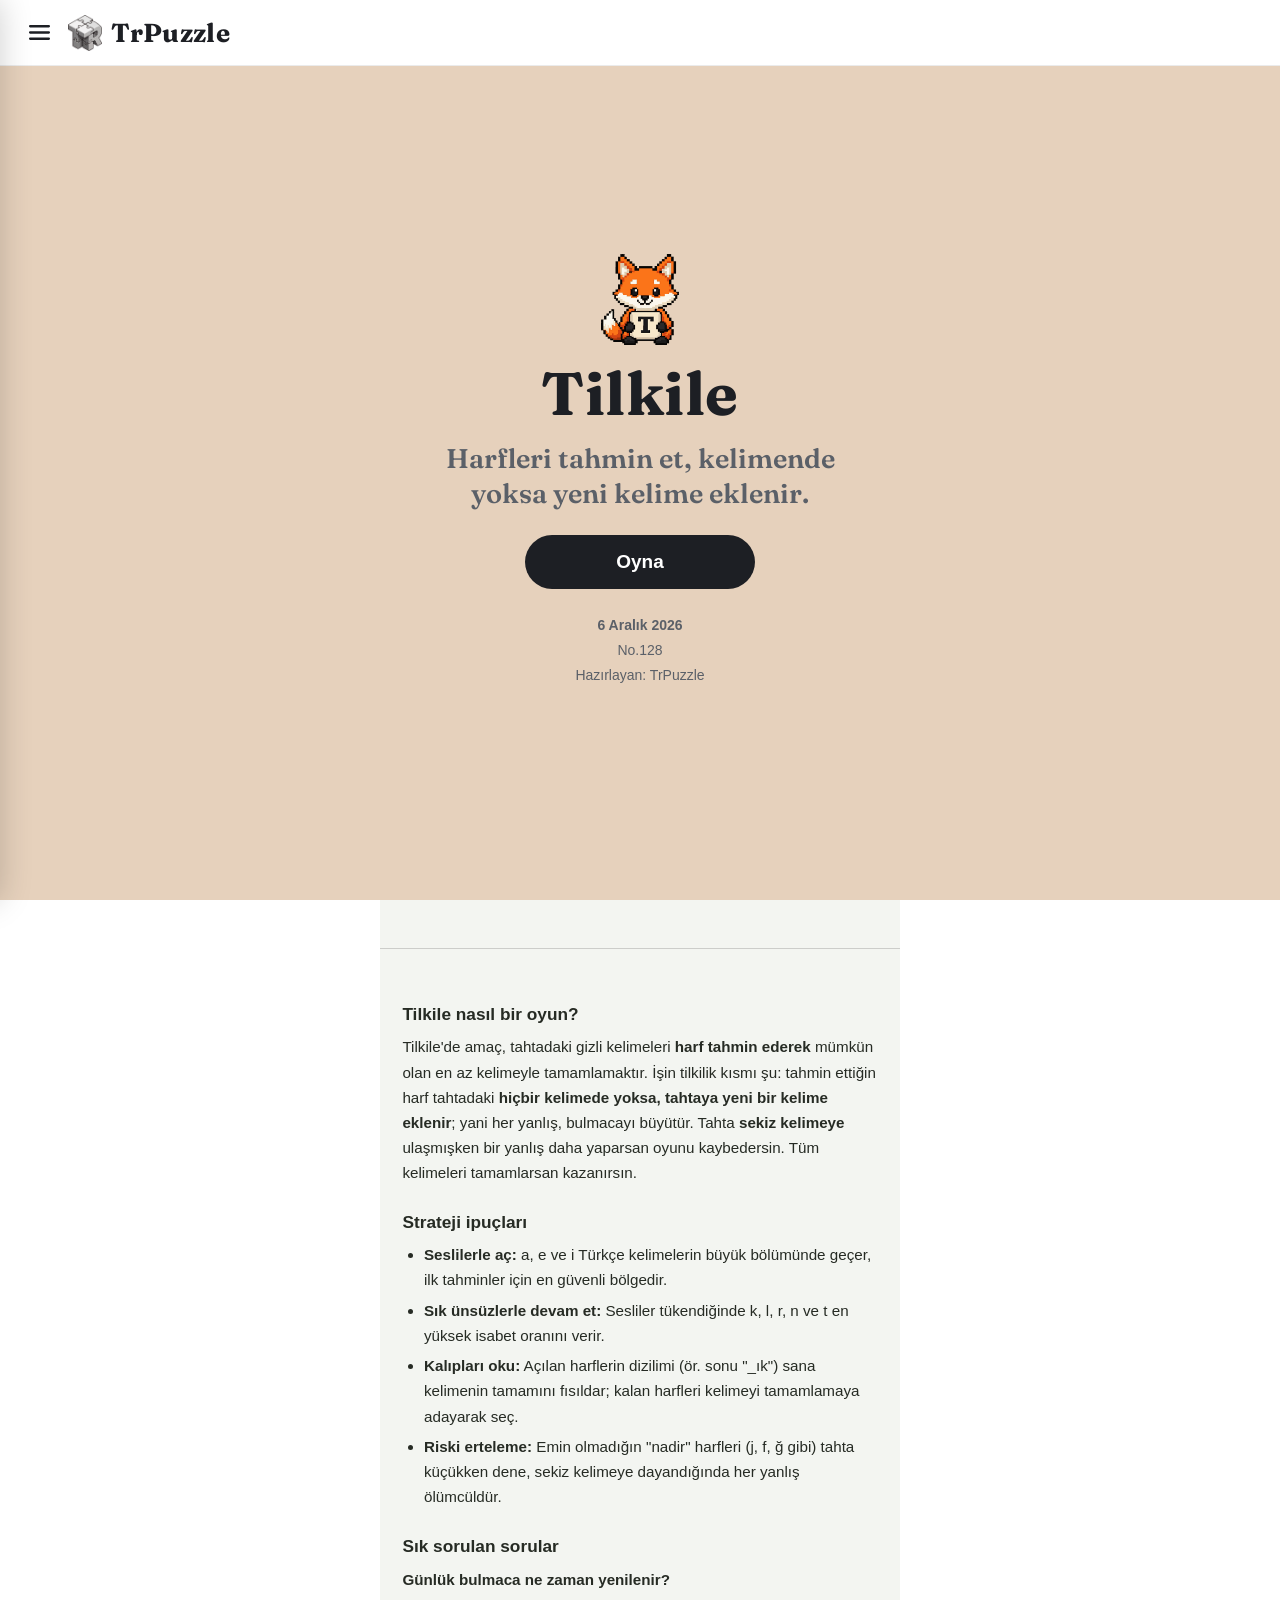
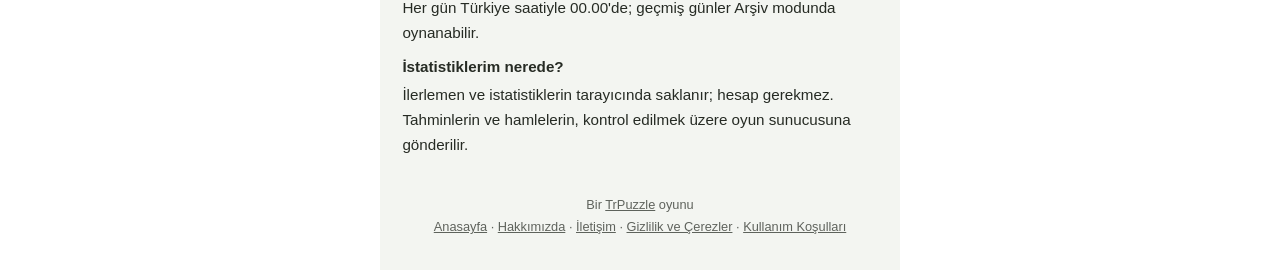
==== commit 237567ec: "Update archive dates, site information and game footers [skip netlify]" ====
--- a/index.html
+++ b/index.html
@@ -1331,7 +1331,7 @@
     <div class="modal">
       <button class="close-btn" data-close aria-label="Kapat">×</button>
       <h2>Arşiv</h2>
-      <p class="muted">Geçmiş günlük bulmacaları oyna (1 Ağustos 2026'dan bugüne).</p>
+      <p class="muted">Geçmiş günlük bulmacaları oyna (1 Ekim 2026'dan bugüne).</p>
       <div class="archive-grid" id="archive-grid"></div>
     </div>
   </div>
@@ -1945,7 +1945,7 @@
     const todayNo = puzzleNumber(TrPuzzleClock.calendar());
     const grid = $("#archive-grid");
     let html = "";
-    for (let n = todayNo; n >= 1; n--) {
+    for (let n = todayNo; n >= puzzleNumber(new Date(2026, 9, 1)); n--) {
       const saved = loadSaved(puzzleKey(n));
       let cls = "archive-item";
       if (saved && saved.status === "won") cls += " solved";
@@ -2094,8 +2094,10 @@
 </section>
 
 <footer class="tp-footer">
-  Bir <a href="https://trpuzzle.com/">TrPuzzle</a> oyunu ·
-  <a href="https://trpuzzle.com/">Anasayfa</a> · <a href="https://trpuzzle.com/hakkinda.html">Hakkımızda</a> · <a href="https://trpuzzle.com/gizlilik.html">Gizlilik</a> · <a href="https://trpuzzle.com/kosullar.html">Koşullar</a>
+  Bir <a href="/">TrPuzzle</a> oyunu
+  <nav aria-label="Site bilgileri">
+    <a href="/">Anasayfa</a> · <a href="/hakkinda.html">Hakkımızda</a> · <a href="/iletisim.html">İletişim</a> · <a href="/gizlilik.html">Gizlilik ve Çerezler</a> · <a href="/kosullar.html">Kullanım Koşulları</a>
+  </nav>
 </footer>
 <style>
 /* ── TrPuzzle bilgi bölümü ve mini footer ── */
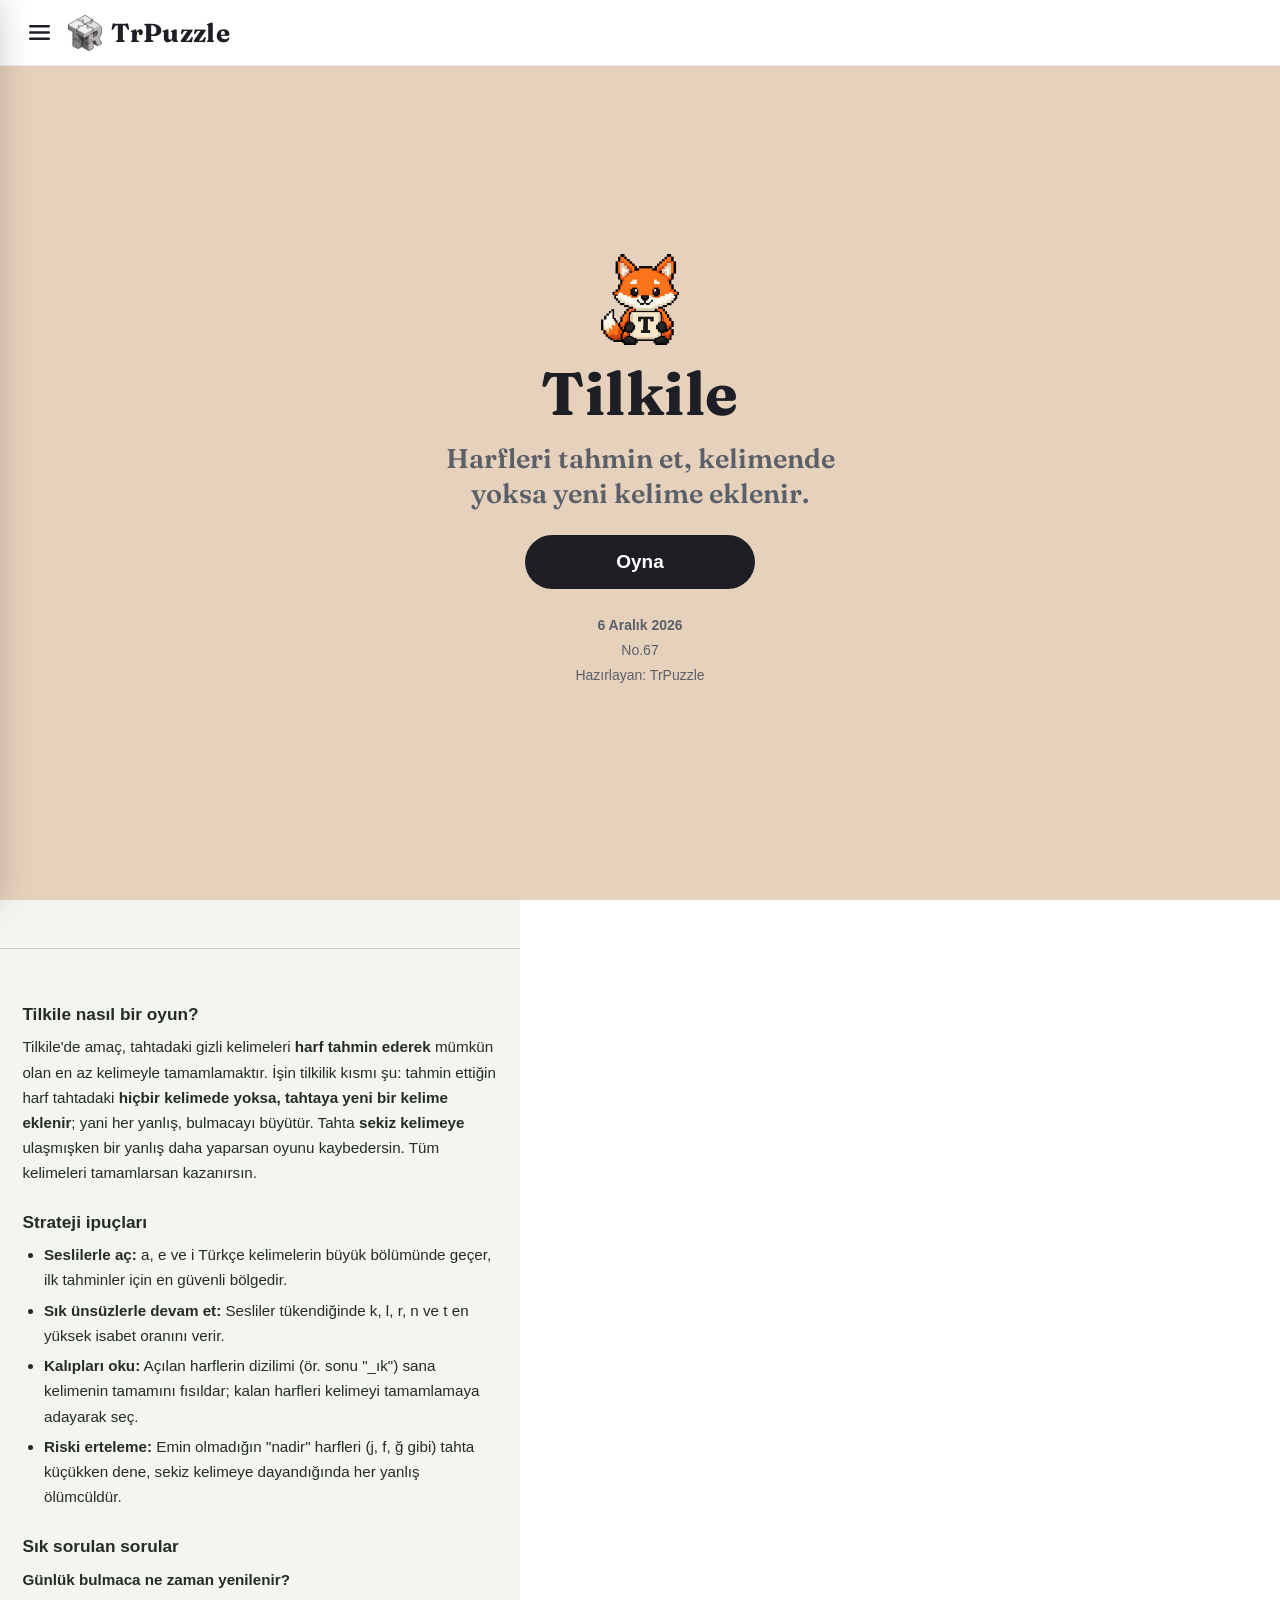
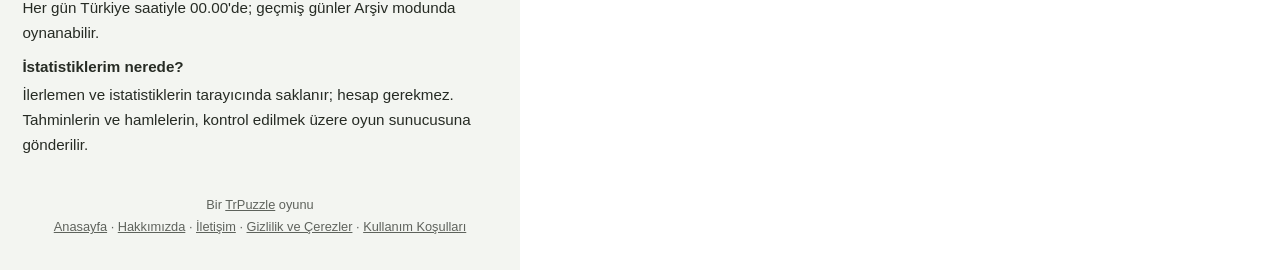
==== commit 9270e80b: "Finalize Google consent integration and requested game UI fixes [skip netlify]" ====
--- a/index.html
+++ b/index.html
@@ -1,6 +1,9 @@
 <!DOCTYPE html>
 <html lang="tr">
 <head>
+<script defer id="tp-privacy-script" src="/assets/privacy-controls.js?v=consent-v1"></script>
+<meta name="google-adsense-account" content="ca-pub-7993571496408496">
+
 <script>
 /* Shared transport: retain the last valid token after timeouts; no answer fallback. */
 (function(root){
@@ -27,6 +30,16 @@
     }
   });
 })(window);
+
+// Canonical /assets path is shared by the games on trpuzzle.com.
+(function () {
+  if (document.getElementById('tp-privacy-script')) return;
+  const script = document.createElement('script');
+  script.id = 'tp-privacy-script';
+  script.src = '/assets/privacy-controls.js';
+  script.defer = true;
+  document.head.append(script);
+})();
 
 </script>
 <!-- game-security-start -->
@@ -885,7 +898,7 @@
 </script>
 <!-- game-clock-end -->
 <style>#tpPlay:not([data-progress-ready]){visibility:hidden}</style>
-<script async src="https://pagead2.googlesyndication.com/pagead/js/adsbygoogle.js?client=ca-pub-7993571496408496" crossorigin="anonymous"></script>
+
 </head>
 <body>
 <div id="tp-splash">
@@ -1410,6 +1423,7 @@
   // ---- Sabitler ----
   const MAX_WRONG = 8;
   const WORD_LEN = 5;
+  // Display numbering starts October 1 (61 days after the legacy storage epoch). Keep stored IDs and streaks unchanged.
   const LAUNCH = new Date(2026, 7, 1); // 1 Ağustos 2026 = #1 günü
   const KEY_ROWS = [
     ["E", "R", "T", "Y", "U", "I", "O", "P", "Ğ", "Ü"],
@@ -1783,16 +1797,16 @@
     // Bugünkü (günlük) sonuç
     let today = '<div class="today-result"><div class="stats-mode">BUGÜNKÜ SONUÇ</div>';
     if (daily && daily.status === "won") {
-      today += `<div class="today-line">Bulmaca #${pno} · <b class="win">Kazandın</b></div>`;
+      today += `<div class="today-line">Bulmaca #${pno - 61} · <b class="win">Kazandın</b></div>`;
       today += `<div class="today-sub muted">${daily.words.length} kelime · ${daily.wrong} yanlış</div>`;
     } else if (daily && daily.status === "lost") {
-      today += `<div class="today-line">Bulmaca #${pno} · <b class="lose">Kaybettin</b></div>`;
+      today += `<div class="today-line">Bulmaca #${pno - 61} · <b class="lose">Kaybettin</b></div>`;
       today += `<div class="today-sub muted">${daily.words.length} kelime açıldı</div>`;
     } else if (daily && daily.status === "playing") {
-      today += `<div class="today-line">Bulmaca #${pno} · Devam ediyor</div>`;
+      today += `<div class="today-line">Bulmaca #${pno - 61} · Devam ediyor</div>`;
       today += `<div class="today-sub muted">${daily.words.length} kelime · ${daily.wrong} yanlış</div>`;
     } else {
-      today += `<div class="today-line">Bulmaca #${pno}</div>`;
+      today += `<div class="today-line">Bulmaca #${pno - 61}</div>`;
       today += `<div class="today-sub muted">Bugün henüz oynamadın.</div>`;
     }
     today += "</div>";
@@ -1804,7 +1818,7 @@
     if (daily && daily.status !== "playing") {
       shareArea.innerHTML = '<button class="primary-btn" id="stats-share-btn">Sonucu Paylaş</button>';
       $("#stats-share-btn").onclick = () =>
-        share(buildShareTextFrom(`Tilkile #${pno}`, daily.status, daily.words.length, daily.wrong));
+        share(buildShareTextFrom(`Tilkile #${pno - 61}`, daily.status, daily.words.length, daily.wrong));
     } else {
       shareArea.innerHTML = "";
     }
@@ -1842,7 +1856,7 @@
     return `${title}\n${wordCount} kelime · ${wrong}/${MAX_WRONG} yanlış\n${bar}`;
   }
   function buildShareText() {
-    return buildShareTextFrom(`Tilkile #${state.puzzleNo}`, state.status, state.words.length, state.wrong);
+    return buildShareTextFrom(`Tilkile #${state.puzzleNo - 61}`, state.status, state.words.length, state.wrong);
   }
 
   const PAYLAS_ADRES = "https://trpuzzle.com/tilkile/";
@@ -1954,7 +1968,7 @@
       const d = dateForPuzzle(n);
       html +=
         `<button class="${cls}" data-pno="${n}">` +
-        `<span class="ar-no">#${n}</span>` +
+        `<span class="ar-no">#${n - 61}</span>` +
         `<span class="ar-date">${d.getDate()} ${TR_MONTHS[d.getMonth()].slice(0, 3)}</span></button>`;
     }
     grid.innerHTML = html;
@@ -2166,7 +2180,7 @@
     var ay=["Ocak","Şubat","Mart","Nisan","Mayıs","Haziran","Temmuz","Ağustos","Eylül","Ekim","Kasım","Aralık"];
     var de=document.getElementById("tpDate");
     if(de) de.textContent=d.getDate()+" "+ay[d.getMonth()]+" "+d.getFullYear();
-    var LAUNCH=new Date(2026,7,1); /* 1 Ağustos 2026 = bulmaca #1 (game.js ile aynı) */
+    var LAUNCH=new Date(2026,9,1); /* 1 Ağustos 2026 = bulmaca #1 (game.js ile aynı) */
     function lm(x){return new Date(x.getFullYear(),x.getMonth(),x.getDate()).getTime();}
     var no=Math.floor((lm(d)-lm(LAUNCH))/86400000)+1;
     var ne=document.getElementById("tpNo");
@@ -2312,7 +2326,66 @@
     Baklava:['#endOverlay .modal'], Arala:['#statsModal .modal'],
     Tilkile:['#end-modal .modal','#stats-modal .modal'], Kesme:['#statsModal .sheet'], 'Bağla':['#perdeSonuc .modal','#perdeIst .modal']
   };
+  // Result panels keep sharing focused; next-puzzle countdowns are hidden.
+  const resultClockStyle=document.createElement('style');
+  resultClockStyle.textContent='#overlay .geri-sayim,#perde-sonuc .geri-sayim,#perde-istatistik .geri-sayim,#endOverlay #endCd,#end-modal #countdown{display:none!important}';
+  document.head.append(resultClockStyle);
+  // Keep the page anchored while any dialog is open, including stacked dialogs.
+  const dialogSelector='.perde,.modal-overlay,.overlay,#howto,#settings,.modal:has(> .sheet)';
+  let scrollLock=null, touchY=null;
+  function visibleDialogs(){
+    return Array.from(document.querySelectorAll(dialogSelector)).filter(el=>{
+      const css=getComputedStyle(el);
+      return el.getClientRects().length && css.display!=='none' && css.visibility!=='hidden';
+    });
+  }
+  function saveStyles(el,props){return props.map(p=>[p,el.style.getPropertyValue(p),el.style.getPropertyPriority(p)]);}
+  function restoreStyles(el,saved){saved.forEach(([p,v,priority])=>v?el.style.setProperty(p,v,priority):el.style.removeProperty(p));}
+  function syncDialogScroll(){
+    const open=visibleDialogs().length>0;
+    if(open&&!scrollLock){
+      const body=document.body,html=document.documentElement;
+      scrollLock={x:window.scrollX,y:window.scrollY,body:saveStyles(body,['position','top','left','width','overflow']),html:saveStyles(html,['overflow','scroll-behavior'])};
+      body.style.setProperty('position','fixed','important');
+      body.style.setProperty('top',-scrollLock.y+'px','important');
+      body.style.setProperty('left',-scrollLock.x+'px','important');
+      body.style.setProperty('width','100%','important');
+      body.style.setProperty('overflow','hidden','important');
+      html.style.setProperty('overflow','hidden','important');
+    }else if(!open&&scrollLock){
+      const saved=scrollLock;scrollLock=null;
+      restoreStyles(document.body,saved.body);
+      restoreStyles(document.documentElement,saved.html);
+      document.documentElement.style.setProperty('scroll-behavior','auto','important');
+      window.scrollTo(saved.x,saved.y);
+      const behavior=saved.html.filter(([p])=>p==='scroll-behavior');
+      restoreStyles(document.documentElement,behavior);
+    }
+  }
+  const scrollStyle=document.createElement('style');
+  scrollStyle.textContent=`${dialogSelector}{overscroll-behavior:contain} .perde>.kutu,.perde>.modal,.overlay>.modal,.modal-overlay>.modal,.modal-overlay>.modal-card,.modal>.sheet{overscroll-behavior-y:contain;-webkit-overflow-scrolling:touch}`;
+  document.head.append(scrollStyle);
+  document.addEventListener('touchstart',e=>{touchY=e.touches.length===1?e.touches[0].clientY:null;},{passive:true});
+  document.addEventListener('touchmove',e=>{
+    if(!scrollLock||touchY===null||e.touches.length!==1)return;
+    const y=e.touches[0].clientY,delta=touchY-y;touchY=y;
+    if(!delta)return;
+    const dialogs=visibleDialogs();
+    let el=e.target instanceof Element?e.target:null;
+    if(el&&dialogs.some(d=>d.contains(el))){
+      while(el&&el!==document.body){
+        const css=getComputedStyle(el),max=el.scrollHeight-el.clientHeight;
+        if(/auto|scroll/.test(css.overflowY)&&max>1&&((delta>0&&el.scrollTop<max-1)||(delta<0&&el.scrollTop>1)))return;
+        el=el.parentElement;
+      }
+    }
+    if(e.cancelable)e.preventDefault();
+  },{passive:false});
+  document.addEventListener('touchend',()=>{touchY=null;},{passive:true});
+  document.addEventListener('touchcancel',()=>{touchY=null;},{passive:true});
+
   function refreshNext() {
+    syncDialogScroll();
     if(!window.TrPuzzleProgress) return;
     const progress=window.TrPuzzleProgress(new Date());
     const current=progress[game];
@@ -2332,7 +2405,7 @@
     });
   }
   let queued=false;
-  new MutationObserver(()=>{if(queued)return;queued=true;requestAnimationFrame(()=>{queued=false;refreshNext();});}).observe(document.body,{subtree:true,childList:true,attributes:true,attributeFilter:['hidden','class']});
+  new MutationObserver(records=>{if(records.every(r=>r.type==='attributes'&&r.attributeName==='style'&&!r.target.matches(dialogSelector)))return;if(queued)return;queued=true;requestAnimationFrame(()=>{queued=false;refreshNext();});}).observe(document.body,{subtree:true,childList:true,attributes:true,attributeFilter:['hidden','class','style']});
   refreshNext();
 })();
 
